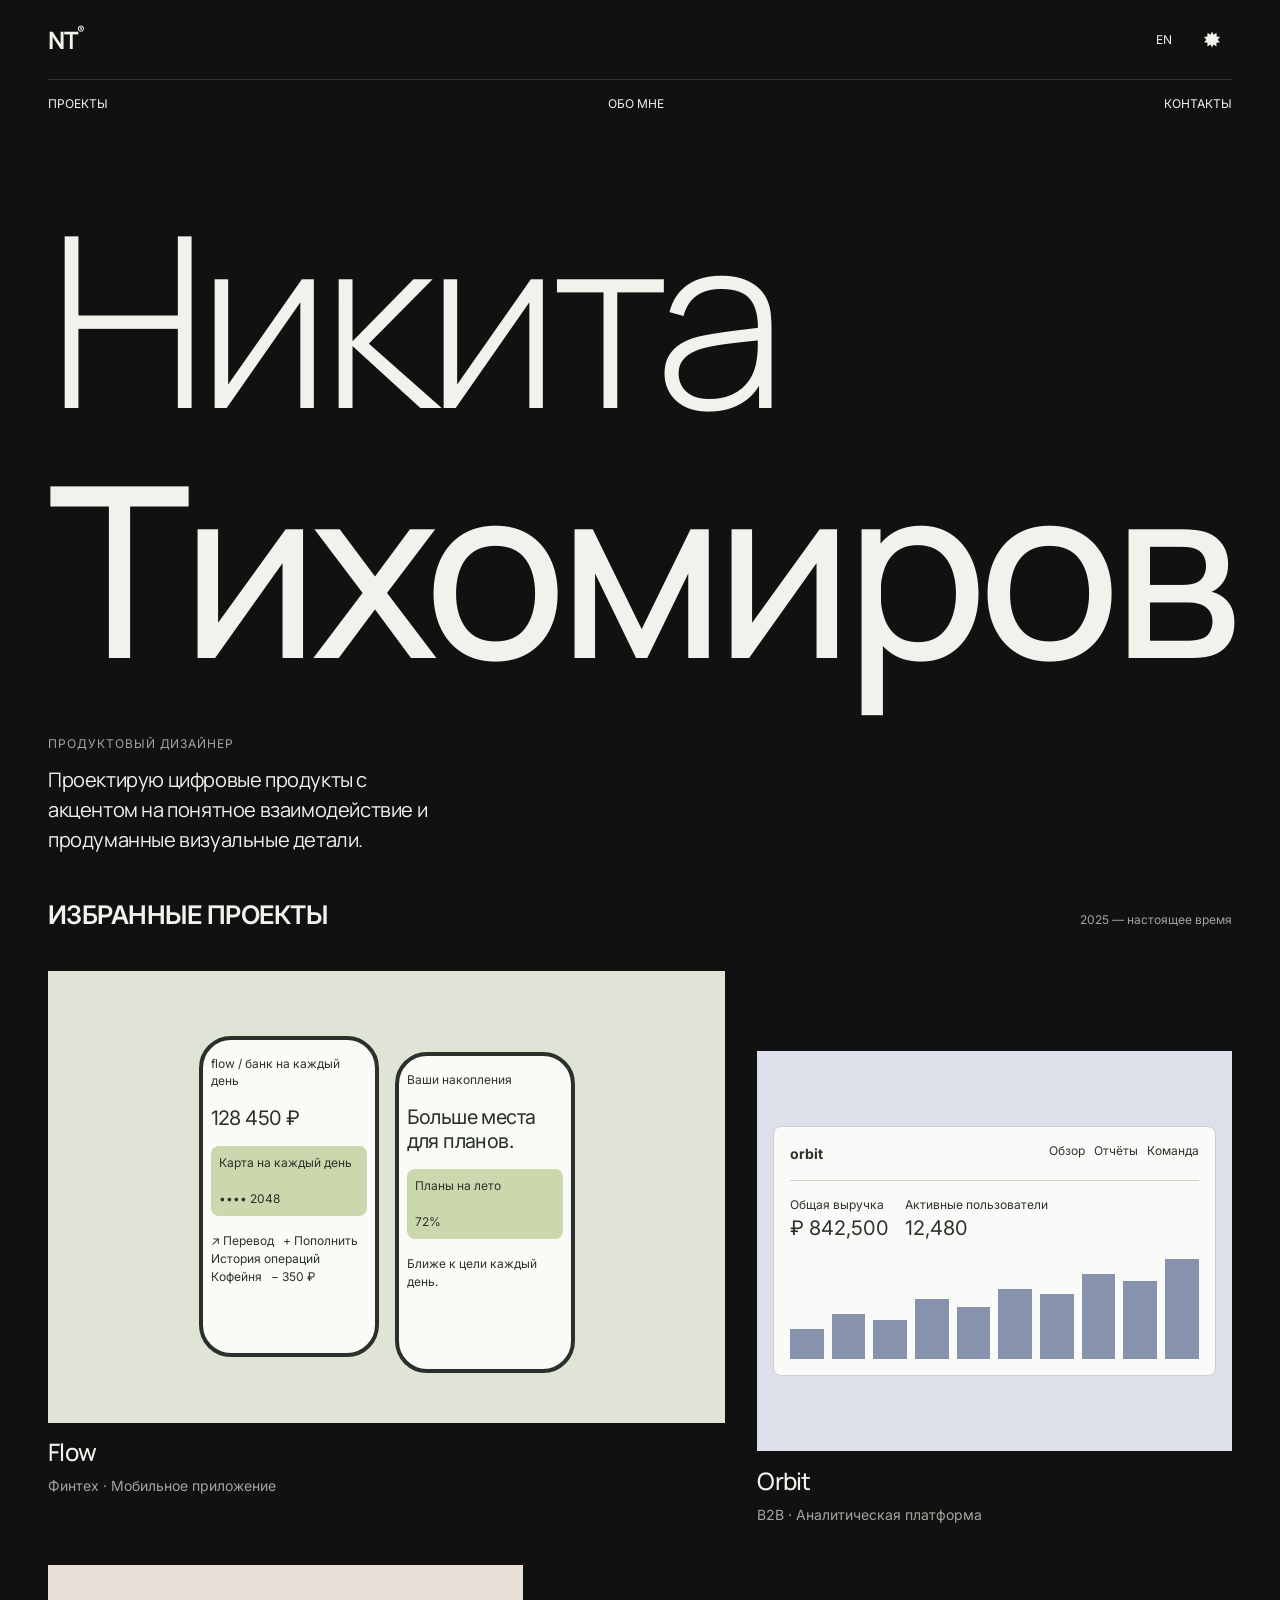
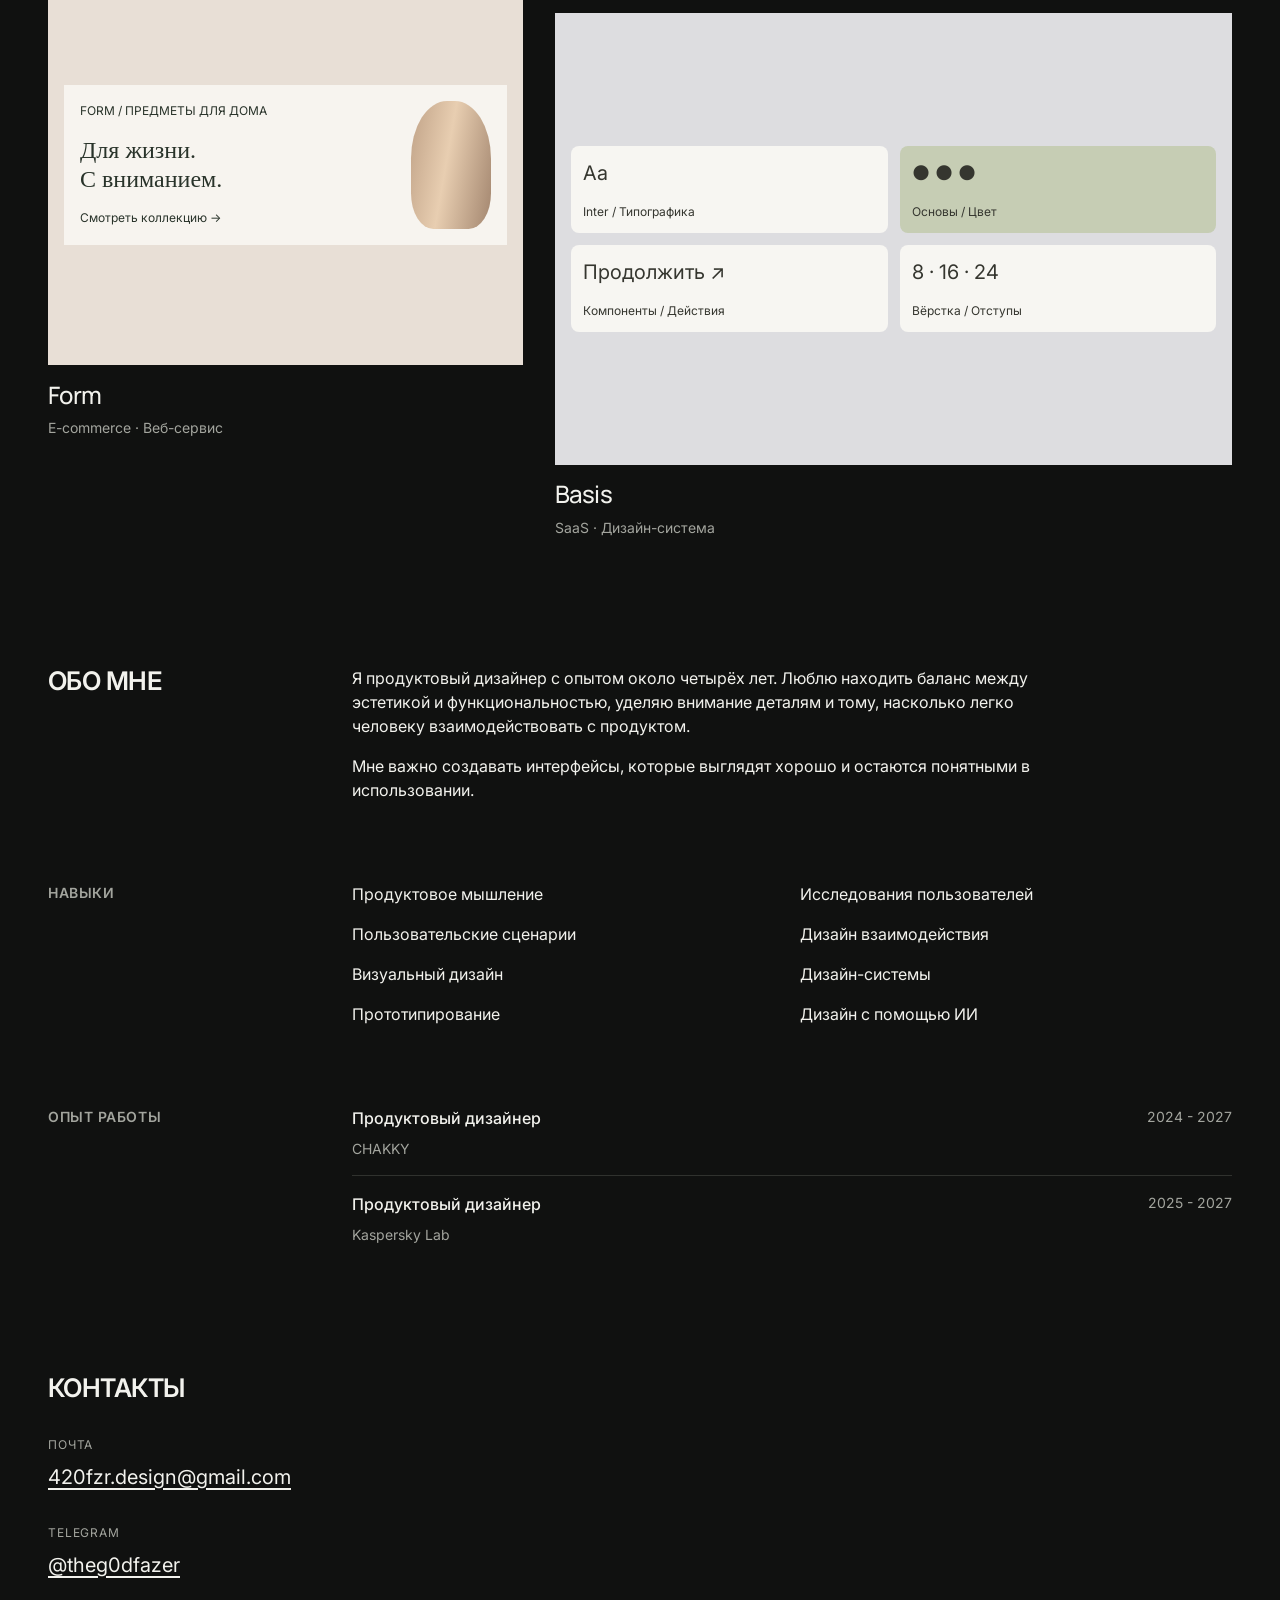
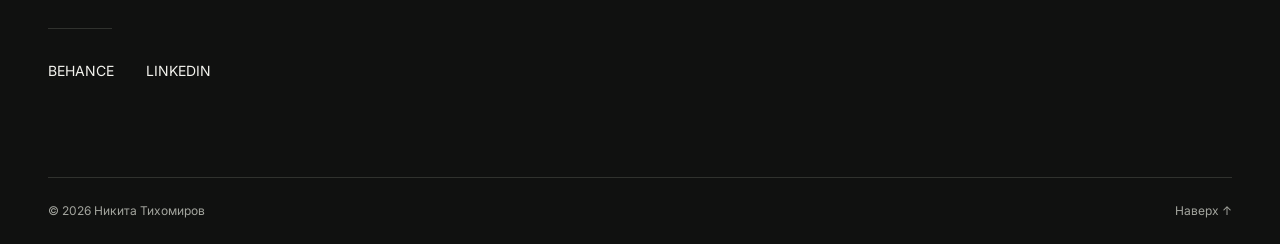
==== index.html @ 6fc98779 "Make portfolio hero fill first screen" ====
<!doctype html>
<html lang="ru" data-theme="dark"><head><meta charset="UTF-8"><meta name="viewport" content="width=device-width,initial-scale=1"><title>Никита Тихомиров — продуктовый дизайнер</title><link href="https://fonts.googleapis.com/css2?family=Inter:wght@400;500;600&family=Manrope:wght@300;400;500;600;700&display=swap" rel="stylesheet"><link rel="stylesheet" href="refinement.css"></head><body><div class="wrap"><header><div class="header-top"><a href="#" class="logo" aria-label="На главную">NT<sup>®</sup></a><div class="tools"><button id="language" aria-label="Switch language">EN</button><button id="theme" class="theme-toggle" type="button" aria-label="Включить светлую тему">
<span class="theme-icon theme-icon-sun" aria-hidden="true"></span>
<span class="theme-icon theme-icon-moon" aria-hidden="true"></span>
</button></div></div><nav aria-label="Navigation"><a href="#work" data-ru="Проекты" data-en="Work">Проекты</a><a href="#about" data-ru="Обо мне" data-en="About">Обо мне</a><a href="#contact" data-ru="Контакты" data-en="Contact">Контакты</a></nav></header>
<main><section class="hero"><h1><span class="hero-first-name" data-ru="Никита" data-en="Nikita">Никита</span><span class="hero-last-name" data-ru="Тихомиров" data-en="Tikhomirov">Тихомиров</span></h1><div class="intro"><span class="intro-label" data-ru="Продуктовый дизайнер" data-en="Product designer">Продуктовый дизайнер</span><p class="intro-desktop" data-ru="Проектирую цифровые продукты с акцентом на понятное взаимодействие и продуманные визуальные детали." data-en="I design digital products with a focus on clear interactions and thoughtful visual details.">Проектирую цифровые продукты с акцентом на понятное взаимодействие и продуманные визуальные детали.</p><p class="intro-mobile" data-ru="Создаю продуманный цифровой опыт." data-en="Designing thoughtful digital experiences.">Создаю продуманный цифровой опыт.</p></div></section>
<section id="work"><div class="section-head"><h2 data-ru="Избранные проекты" data-en="Selected work">Избранные проекты</h2><span class="work-count" data-ru="2025 — настоящее время" data-en="2025 - nowadays">2025 — настоящее время</span></div>
<article class="project"><div class="cover" aria-hidden="true"><div class="phone"><small data-ru="flow / банк на каждый день" data-en="flow / everyday banking">flow / банк на каждый день</small><div class="balance">128 450 ₽</div><div class="bank" data-ru="Карта на каждый день<br><br>•••• 2048" data-en="Your everyday card<br><br>•••• 2048">Карта на каждый день<br><br>•••• 2048</div><div class="rows" data-ru="↗ Перевод &nbsp; + Пополнить<br>История операций<br>Кофейня &nbsp; − 350 ₽" data-en="↗ Transfer &nbsp; + Add money<br>Recent activity<br>Coffee shop &nbsp; − 350 ₽">↗ Перевод &nbsp; + Пополнить<br>История операций<br>Кофейня &nbsp; − 350 ₽</div></div><div class="phone second"><small data-ru="Ваши накопления" data-en="Your savings">Ваши накопления</small><div class="balance" data-ru="Больше места<br>для планов." data-en="Make room<br>for more.">Больше места<br>для планов.</div><div class="bank" data-ru="Планы на лето<br><br>72%" data-en="Summer plans<br><br>72%">Планы на лето<br><br>72%</div><div class="rows" data-ru="Ближе к цели каждый день." data-en="A little closer, every day.">Ближе к цели каждый день.</div></div></div><div class="caption"><div><h3>Flow</h3><p data-ru="Финтех · Мобильное приложение" data-en="Fintech · Mobile app">Финтех · Мобильное приложение</p></div></div></article>
<article class="project"><div class="cover" aria-hidden="true"><div class="dashboard"><div class="dash-title"><b>orbit</b><small data-ru="Обзор &nbsp; Отчёты &nbsp; Команда" data-en="Overview &nbsp; Reports &nbsp; Workspace">Обзор &nbsp; Отчёты &nbsp; Команда</small></div><div class="stats"><div><small data-ru="Общая выручка" data-en="Total revenue">Общая выручка</small>₽ 842,500</div><div><small data-ru="Активные пользователи" data-en="Active users">Активные пользователи</small>12,480</div></div><div class="chart"><i style="height:30%"></i><i style="height:45%"></i><i style="height:39%"></i><i style="height:60%"></i><i style="height:52%"></i><i style="height:70%"></i><i style="height:65%"></i><i style="height:85%"></i><i style="height:78%"></i><i style="height:100%"></i></div></div></div><div class="caption"><div><h3>Orbit</h3><p data-ru="B2B · Аналитическая платформа" data-en="B2B · Analytics platform">B2B · Аналитическая платформа</p></div></div></article>
<article class="project"><div class="cover" aria-hidden="true"><div class="shop"><div><small data-ru="FORM / ПРЕДМЕТЫ ДЛЯ ДОМА" data-en="FORM / OBJECTS FOR LIVING">FORM / ПРЕДМЕТЫ ДЛЯ ДОМА</small><p><strong data-ru="Для жизни.<br>С вниманием." data-en="Everyday,<br>considered.">Для жизни.<br>С вниманием.</strong></p><small data-ru="Смотреть коллекцию →" data-en="Discover the collection →">Смотреть коллекцию →</small></div><div class="vase"></div></div></div><div class="caption"><div><h3>Form</h3><p data-ru="E-commerce · Веб-сервис" data-en="E-commerce · Web experience">E-commerce · Веб-сервис</p></div></div></article>
<article class="project"><div class="cover" aria-hidden="true"><div class="system"><div class="tile">Aa<small data-ru="Inter / Типографика" data-en="Inter / Typography">Inter / Типографика</small></div><div class="tile">● ● ●<small data-ru="Основы / Цвет" data-en="Foundation / Color">Основы / Цвет</small></div><div class="tile"><span data-ru="Продолжить ↗" data-en="Continue ↗">Продолжить ↗</span><small data-ru="Компоненты / Действия" data-en="Components / Actions">Компоненты / Действия</small></div><div class="tile">8 · 16 · 24<small data-ru="Вёрстка / Отступы" data-en="Layout / Spacing">Вёрстка / Отступы</small></div></div></div><div class="caption"><div><h3>Basis</h3><p data-ru="SaaS · Дизайн-система" data-en="SaaS · Design system">SaaS · Дизайн-система</p></div></div></article></section>
<section id="about" class="about"><h2 data-ru="Обо мне" data-en="About me">Обо мне</h2><div><p data-ru="Я продуктовый дизайнер с опытом около четырёх лет. Люблю находить баланс между эстетикой и функциональностью, уделяю внимание деталям и тому, насколько легко человеку взаимодействовать с продуктом." data-en="I’m a product designer with around four years of experience. I enjoy finding a balance between aesthetics and functionality, paying attention to details and how easily people can interact with a product.">Я продуктовый дизайнер с опытом около четырёх лет. Люблю находить баланс между эстетикой и функциональностью, уделяю внимание деталям и тому, насколько легко человеку взаимодействовать с продуктом.</p><p data-ru="Мне важно создавать интерфейсы, которые выглядят хорошо и остаются понятными в использовании." data-en="I care about creating interfaces that look good and remain easy to use.">Мне важно создавать интерфейсы, которые выглядят хорошо и остаются понятными в использовании.</p></div></section><section class="profile-section" id="skills">
  <h2 data-ru="Навыки" data-en="Skills">Навыки</h2>
  <div>
    
    <ul class="skills-list">
      <li data-ru="Продуктовое мышление" data-en="Product thinking">Продуктовое мышление</li>
      <li data-ru="Исследования пользователей" data-en="User research">Исследования пользователей</li>
      <li data-ru="Пользовательские сценарии" data-en="User flows">Пользовательские сценарии</li>
      <li data-ru="Дизайн взаимодействия" data-en="Interaction design">Дизайн взаимодействия</li>
      <li data-ru="Визуальный дизайн" data-en="Visual design">Визуальный дизайн</li>
      <li data-ru="Дизайн-системы" data-en="Design systems">Дизайн-системы</li>
      <li data-ru="Прототипирование" data-en="Prototyping">Прототипирование</li>
      <li data-ru="Дизайн с помощью ИИ" data-en="AI-assisted design">Дизайн с помощью ИИ</li>
    </ul>
  </div>
</section>
<section class="profile-section" id="experience">
  <h2 data-ru="Опыт работы" data-en="Experience">Опыт работы</h2>
  <div>
    
    <ul class="experience-list"><li class="experience-row">
      <div><h3 data-ru="Продуктовый дизайнер" data-en="Product designer">Продуктовый дизайнер</h3><p><a class="company-link" role="link" aria-disabled="true">CHAKKY</a></p></div>
      <span>2024 - 2027</span>
      
    </li>
    <li class="experience-row">
      <div><h3 data-ru="Продуктовый дизайнер" data-en="Product Designer">Продуктовый дизайнер</h3><p><a class="company-link" href="https://www.kaspersky.ru/" target="_blank" rel="noopener noreferrer">Kaspersky Lab</a></p></div>
      <span>2025 - 2027</span>
      
    </li></ul>
  </div>
</section>
<section class="contact" id="contact"><h2 data-ru="Контакты" data-en="Contacts">Контакты</h2><div class="contact-actions">
  <div class="copy-contacts">
    <button type="button" class="copy-contact" data-copy="420fzr.design@gmail.com"><span class="contact-value"><span class="contact-label" data-ru="Почта" data-en="Email">Почта</span><span class="contact-address">420fzr.design@gmail.com</span></span></button>
    <button type="button" class="copy-contact" data-copy="@theg0dfazer"><span class="contact-value"><span class="contact-label">Telegram</span><span class="contact-address">@theg0dfazer</span></span></button>
    <p id="copy-status" role="status" aria-live="polite"></p>
  </div>
  <div class="social-placeholders"><a href="https://www.behance.net/fb0db44a" target="_blank" rel="noopener noreferrer">BEHANCE</a><a href="https://www.linkedin.com/in/nikita-tikhomirov-3a6376386/" target="_blank" rel="noopener noreferrer">LINKEDIN</a></div>
</div></section></main><footer><span data-ru="© 2026 Никита Тихомиров" data-en="© 2026 Nikita Tikhomirov">© 2026 Никита Тихомиров</span><a href="#" data-ru="Наверх ↑" data-en="Back to top ↑">Наверх ↑</a></footer></div><script>const siteHeader = document.querySelector('header');
function updateHeaderSurface() { siteHeader.classList.toggle('is-scrolled', window.scrollY >= siteHeader.querySelector('.header-top').offsetHeight); }
window.addEventListener('scroll', updateHeaderSurface, { passive: true });
window.addEventListener('resize', updateHeaderSurface);
updateHeaderSurface();
const languageButton = document.getElementById('language');
const themeButton = document.getElementById('theme');
const heroName = document.querySelector('.hero h1');
const heroSurname = heroName.querySelector('.hero-last-name');
let language = 'ru';

function fitHeroName() {
  heroName.style.removeProperty('--hero-name-size');
  const surnameWidth = heroSurname.getBoundingClientRect().width;
  if (!surnameWidth) return;
  const fontSize = parseFloat(getComputedStyle(heroName).fontSize);
  const fittedSize = Math.floor(fontSize * heroName.clientWidth / surnameWidth * 100) / 100;
  heroName.style.setProperty('--hero-name-size', `${fittedSize}px`);
}
window.addEventListener('resize', fitHeroName);
document.fonts.ready.then(fitHeroName);

function readPreference(key, fallback) {
  try { return localStorage.getItem(key) || fallback; }
  catch { return fallback; }
}
function savePreference(key, value) {
  try { localStorage.setItem(key, value); }
  catch { /* Preferences remain usable for this visit. */ }
}
function updateThemeLabel() {
  const isDark = document.documentElement.dataset.theme === 'dark';
  const label = language === 'ru'
    ? (isDark ? 'Включить светлую тему' : 'Включить тёмную тему')
    : (isDark ? 'Switch to light theme' : 'Switch to dark theme');
  themeButton.setAttribute('aria-label', label);
  themeButton.title = label;
}
function setTheme(value) {
  document.documentElement.dataset.theme = value;
  updateThemeLabel();
  savePreference('portfolio-theme', value);
}

function updateCopyFeedback() {
  document.querySelectorAll('[data-copy]').forEach(button => {
    const address = button.querySelector('.contact-address');
    address.textContent = button.classList.contains('is-copied')
      ? (language === 'ru' ? 'скопировано' : 'copied')
      : button.dataset.copy;
    const action = language === 'ru' ? 'Скопировать' : 'Copy';
    button.setAttribute('aria-label', action + ' ' + button.dataset.copy);
  });
}

function setLanguage(value) {
  language = value;
  document.documentElement.lang = value;
  document.querySelectorAll('[data-ru]').forEach(element => {
    element.innerHTML = element.dataset[value];
  });
  fitHeroName();
  languageButton.textContent = value === 'ru' ? 'EN' : 'RU';
  languageButton.setAttribute('aria-label', value === 'ru' ? 'Switch to English' : 'Переключить на русский');
  document.title = value === 'ru' ? 'Никита Тихомиров — продуктовый дизайнер' : 'Nikita Tikhomirov — Product designer';
  updateThemeLabel();
  updateCopyFeedback();
  document.querySelector('header nav').setAttribute('aria-label', value === 'ru' ? 'Навигация' : 'Navigation');
  document.querySelector('.logo').setAttribute('aria-label', value === 'ru' ? 'На главную' : 'Home');
  savePreference('portfolio-language', value);
}
languageButton.addEventListener('click', () => setLanguage(language === 'ru' ? 'en' : 'ru'));
themeButton.addEventListener('click', () => {
  setTheme(document.documentElement.dataset.theme === 'dark' ? 'light' : 'dark');
});
setLanguage(readPreference('portfolio-language', 'ru') === 'en' ? 'en' : 'ru');
setTheme(readPreference('portfolio-theme', 'dark') === 'light' ? 'light' : 'dark');
const copyStatus = document.getElementById('copy-status');

async function copyContact(value) {
  try {
    await navigator.clipboard.writeText(value);
    return true;
  } catch {
    const field = document.createElement('textarea');
    field.value = value;
    field.readOnly = true;
    field.style.cssText = 'position:fixed;top:0;left:-9999px';
    document.body.append(field);
    field.select();
    let copied = false;
    try { copied = document.execCommand('copy'); }
    catch { copied = false; }
    field.remove();
    return copied;
  }
}
document.querySelectorAll('[data-copy]').forEach(button => {

  let resetTimer;
  button.addEventListener('click', async () => {
    const address = button.querySelector('.contact-address');
    if (!button.classList.contains('is-copied')) address.style.minWidth = address.getBoundingClientRect().width + 'px';
    button.disabled = true;
    const copied = await copyContact(button.dataset.copy);
    button.disabled = false;
    button.focus({ preventScroll: true });
    clearTimeout(resetTimer);
    button.classList.toggle('copy-failed', !copied);
    button.classList.toggle('is-copied', copied);
    updateCopyFeedback();
    button.title = copied
      ? (language === 'ru' ? 'скопировано' : 'copied')
      : (language === 'ru' ? 'Не удалось скопировать. Попробуйте ещё раз.' : 'Could not copy. Please try again.');
    copyStatus.textContent = button.title;
    resetTimer = setTimeout(() => {
      button.classList.remove('copy-failed');
      button.classList.remove('is-copied');
      updateCopyFeedback();
      address.style.minWidth = '';
      button.removeAttribute('title');
      copyStatus.textContent = '';
    }, 2200);
  });
});
// Reveal at the lower viewport edge and reverse only at that same edge.
const revealTargets = document.querySelectorAll(
  '#work > .section-head, .project, .about, .profile-section, .contact'
);
const reducedMotion = window.matchMedia('(prefers-reduced-motion: reduce)');
let revealObserver;

function configureScrollReveal() {
  revealObserver?.disconnect();
  revealTargets.forEach(element => {
    element.classList.remove('scroll-reveal', 'is-revealed');
  });
  if (reducedMotion.matches || !('IntersectionObserver' in window)) return;

  const revealBoundary = window.innerHeight - 36;
  revealTargets.forEach(element => {
    // Set initial state before enabling transitions, including restored scroll positions.
    element.classList.toggle('is-revealed', element.getBoundingClientRect().top < revealBoundary);
    element.classList.add('scroll-reveal');
  });

  revealObserver = new IntersectionObserver(entries => {
    entries.forEach(entry => {
      const boundary = entry.rootBounds?.bottom ?? window.innerHeight - 36;
      // An element above the viewport stays revealed even when no longer intersecting.
      entry.target.classList.toggle('is-revealed', entry.boundingClientRect.top < boundary);
    });
  }, { rootMargin: '0px 0px -36px 0px', threshold: 0 });

  revealTargets.forEach(element => revealObserver.observe(element));
}
configureScrollReveal();
reducedMotion.addEventListener('change', configureScrollReveal);
window.addEventListener('pageshow', configureScrollReveal);
// Smooth wheel input while leaving touch, keyboard and browser zoom native.
let scrollFrame = 0;
let scrollTarget = window.scrollY;
let previousScrollTime = 0;

function stopSmoothScroll() {
  cancelAnimationFrame(scrollFrame);
  scrollFrame = 0;
  previousScrollTime = 0;
  scrollTarget = window.scrollY;
}

function animateWheelScroll(time) {
  const elapsed = previousScrollTime ? Math.min(time - previousScrollTime, 50) : 16;
  previousScrollTime = time;
  const maximum = Math.max(0, document.documentElement.scrollHeight - window.innerHeight);
  scrollTarget = Math.max(0, Math.min(scrollTarget, maximum));
  const distance = scrollTarget - window.scrollY;
  if (Math.abs(distance) < 0.5) {
    window.scrollTo({ top: scrollTarget, behavior: 'instant' });
    stopSmoothScroll();
    return;
  }
  const easing = 1 - Math.exp(-elapsed / 85);
  window.scrollTo({ top: window.scrollY + distance * easing, behavior: 'instant' });
  scrollFrame = requestAnimationFrame(animateWheelScroll);
}

window.addEventListener('wheel', event => {
  if (event.defaultPrevented || !event.cancelable || reducedMotion.matches ||
      event.ctrlKey || event.metaKey || event.shiftKey ||
      Math.abs(event.deltaX) > Math.abs(event.deltaY)) return;

  // Preserve scrolling inside any independently scrollable control or panel.
  let element = event.target instanceof Element ? event.target : null;
  while (element && element !== document.body) {
    const overflow = getComputedStyle(element).overflowY;
    if (element.scrollHeight > element.clientHeight && /auto|scroll/.test(overflow)) return;
    element = element.parentElement;
  }

  const unit = event.deltaMode === 1 ? 18 : event.deltaMode === 2 ? window.innerHeight : 1;
  const delta = event.deltaY * unit;
  if (!delta) return;
  const maximum = Math.max(0, document.documentElement.scrollHeight - window.innerHeight);
  if (!scrollFrame) scrollTarget = window.scrollY;
  // Reverse direction immediately rather than completing the previous movement.
  if ((scrollTarget - window.scrollY) * delta < 0) scrollTarget = window.scrollY;
  const nextTarget = Math.max(0, Math.min(scrollTarget + delta, maximum));
  if (nextTarget === window.scrollY && !scrollFrame) return;
  event.preventDefault();
  scrollTarget = nextTarget;
  if (!scrollFrame) scrollFrame = requestAnimationFrame(animateWheelScroll);
}, { passive: false });

window.addEventListener('pointerdown', stopSmoothScroll, { passive: true });
window.addEventListener('touchstart', stopSmoothScroll, { passive: true });
window.addEventListener('keydown', event => {
  if (['ArrowUp', 'ArrowDown', 'PageUp', 'PageDown', 'Home', 'End', ' '].includes(event.key)) {
    stopSmoothScroll();
  }
});
window.addEventListener('resize', stopSmoothScroll);
window.addEventListener('pagehide', stopSmoothScroll);
reducedMotion.addEventListener('change', stopSmoothScroll);</script></body></html>
---- refinement.css ----
:root {
  --space-1: 4px;
  --space-2: 8px;
  --space-3: 12px;
  --space-4: 16px;
  --space-5: 20px;
  --space-6: 24px;
  --space-8: 32px;
  --space-10: 40px;
  --space-12: 48px;
  --space-16: 64px;
  --space-20: 80px;
  --space-24: 96px;
  --space-32: 128px;
  --gutter: var(--space-4);
  --columns: 4;
  --grid-gap: var(--space-4);
  --section-space: var(--space-12);
  --header-top-height: 64px;
  --header-nav-height: 48px;
  --caption-size: 12px;
  --small-size: 14px;
  --body-size: 16px;
  --large-size: 20px;
  --h3-size: 24px;
  --h2-size: clamp(32px, 3vw, 40px);
  --h1-size: clamp(48px, 5.5vw, 72px);
  --radius-small: 8px;
  --radius-medium: 16px;
  --radius-device: 32px;
  --bg: #f5f4f0;
  --fg: #242521;
  --muted: #66695f;
  --line: #d1d3ca;
  --panel: #e9eae4;
  color-scheme: light;
}
html[data-theme="dark"] {
  --bg: #101110;
  --fg: #f2f2ed;
  --muted: #a3a59e;
  --line: #30322e;
  --panel: #1c1e1b;
  color-scheme: dark;
}
* { box-sizing: border-box; }
html { scroll-behavior: smooth; scroll-padding-top: var(--space-20); }
body {
  margin: 0;
  background: var(--bg);
  color: var(--fg);
  font-family: Inter, Arial, sans-serif;
  font-size: var(--body-size);
  line-height: 1.5;
  transition: background-color 400ms ease, color 400ms ease;
}
a { color: inherit; text-decoration: none; }
button { font: inherit; color: inherit; background: none; border: 0; cursor: pointer; }
button:disabled { cursor: wait; }
a:focus-visible, button:focus-visible { outline: 2px solid currentColor; outline-offset: 4px; }
h1, h2, h3, p { margin: 0; }
h1, h2, h3, .logo, .intro p { font-family: Manrope, Inter, sans-serif; }
h1, h2, h3 { font-weight: 500; }
h1 { font-size: var(--h1-size); line-height: 1.05; letter-spacing: -.04em; }
.hero h1 { font-size: var(--hero-name-size, 16vw); }
.hero-first-name, .hero-last-name { display: block; width: max-content; white-space: nowrap; }
.hero-first-name { font-weight: 300; }
h2 { font-size: clamp(24px, 2vw, 28px); font-weight: 600; line-height: 1.15; letter-spacing: -.04em; text-transform: uppercase; }
h3 { font-size: var(--h3-size); line-height: 1.2; letter-spacing: -.03em; }
.wrap { width: calc(100% - 2 * var(--gutter)); margin-inline: auto; }
header {
  position: sticky;
  top: calc(-1 * var(--header-top-height));
  z-index: 20;
  color: var(--fg);
  pointer-events: none;
  text-transform: uppercase;
}
header a, header button { pointer-events: auto; }
.header-top {
  display: flex;
  align-items: center;
  justify-content: space-between;
  height: var(--header-top-height);
  border-bottom: 1px solid var(--line);
}
.logo { font-size: var(--h3-size); font-weight: 700; letter-spacing: -.06em; }
.logo sup { font-size: var(--caption-size); vertical-align: top; letter-spacing: 0; }
.tools { display: flex; align-items: center; gap: var(--space-2); }
#language, .theme-toggle { width: 40px; height: 40px; padding: 0; font-size: var(--caption-size); }
.theme-toggle { display: grid; place-items: center; }
.theme-icon { grid-area: 1 / 1; width: 16px; height: 16px; background: currentColor; }
.theme-icon-sun { clip-path: polygon(50% 0%,60% 20%,78% 8%,79% 31%,100% 35%,85% 51%,100% 67%,78% 71%,78% 94%,59% 82%,50% 100%,40% 82%,21% 94%,22% 71%,0% 67%,15% 51%,0% 35%,21% 31%,22% 8%,40% 20%); }
.theme-icon-moon { border-radius: 50%; mask-image: radial-gradient(circle at 75% 25%, transparent 0 7px, #000 7.5px); }
html[data-theme="dark"] .theme-icon-moon, html[data-theme="light"] .theme-icon-sun { display: none; }
header nav { display: flex; justify-content: space-between; align-items: center; gap: var(--space-4); min-height: var(--header-nav-height); font-size: var(--caption-size); }
header.is-scrolled { mix-blend-mode: difference; }
header.is-scrolled nav { color: #fff; }
header nav a { padding-block: var(--space-3); text-decoration: underline; text-decoration-color: transparent; text-underline-offset: 4px; }
header nav a:hover { text-decoration-color: currentColor; }
.hero, #work, .about, .profile-section {
  display: grid;
  grid-template-columns: repeat(var(--columns), minmax(0, 1fr));
  column-gap: var(--grid-gap);
}
.hero {
  min-height: calc(100vh - var(--header-top-height) - var(--header-nav-height));
  min-height: calc(100svh - var(--header-top-height) - var(--header-nav-height));
  padding-block: clamp(var(--space-6), 5svh, var(--space-12));
  grid-template-rows: 1fr auto;
  row-gap: var(--space-6);
}
.hero h1, .hero .intro { grid-column: 1 / -1; min-width: 0; }
.hero h1 { align-self: center; }
.intro p { font-size: var(--body-size); line-height: 1.5; letter-spacing: -.02em; }
.intro-desktop { display: none; }
.intro { max-width: 400px; align-self: end; }
.intro-label { display: block; margin-bottom: var(--space-3); font-size: var(--caption-size); color: var(--muted); letter-spacing: .08em; text-transform: uppercase; }
.about > div { max-width: 68ch; }
.about p + p { margin-top: var(--space-4); }
.intro br { display: none; }
#work { row-gap: var(--space-8); }
.project + .project { margin-top: var(--space-8); }
.section-head { grid-column: 1 / -1; display: flex; align-items: baseline; justify-content: space-between; flex-wrap: wrap; gap: var(--space-4); }
.work-count { font-size: var(--caption-size); color: var(--muted); }
.project { grid-column: 1 / -1; min-width: 0; align-self: start; }
.cover {
  width: 100%;
  display: flex;
  align-items: center;
  justify-content: center;
  gap: var(--space-4);
  min-height: 320px;
  padding: var(--space-4);
  overflow: hidden;
  background: #dfe4d6;
  color: #29332a;
  container-type: inline-size;
}
.project:nth-of-type(2) .cover { background: #dddfea; }
.project:nth-of-type(3) .cover { background: #e8dfd6; }
.project:nth-of-type(4) .cover { background: #dddde0; }
.cover > * { transition: transform 400ms ease; }
@media (hover: hover) {
  .cover:hover > * { transform: translateY(-4px); }
}
.caption { margin-top: var(--space-4); }
.caption h3 { margin-bottom: var(--space-2); }
.caption p { font-size: var(--small-size); color: var(--muted); line-height: 1.5; }
/* Demonstration product screens are flexible within each cover. */
.phone {
  width: 50%;
  max-width: clamp(180px, 26cqi, 300px);
  min-width: 0;
  min-height: 260px;
  aspect-ratio: 0.56;
  padding: var(--space-4) var(--space-2);
  border: 4px solid #29312a;
  border-radius: var(--radius-device);
  background: #fafbf6;
  font-size: var(--caption-size);
}
.phone.second { margin-top: var(--space-8); }
.phone small, .dashboard small, .shop small, .tile small { display: block; font-size: var(--caption-size); line-height: 1.4; }
.balance { font-size: var(--large-size); line-height: 1.2; margin-block: var(--space-4); letter-spacing: -.03em; overflow-wrap: anywhere; }
.bank { background: #cbd8ae; border-radius: var(--radius-small); padding: var(--space-2); }
.rows { font-size: var(--caption-size); margin-top: var(--space-4); line-height: 1.5; }
.dashboard { width: 100%; max-width: 880px; background: #fafbf9; border: 1px solid #ccd1cb; padding: var(--space-4); border-radius: var(--radius-small); }
.dash-title { display: flex; flex-wrap: wrap; gap: var(--space-2); justify-content: space-between; padding-bottom: var(--space-4); border-bottom: 1px solid #d1d3ca; font-size: var(--small-size); }
.stats { display: flex; flex-wrap: wrap; gap: var(--space-4); padding-block: var(--space-4); font-size: var(--large-size); }
.chart { height: 100px; display: flex; align-items: end; gap: var(--space-2); }
.chart i { flex: 1; min-width: 0; background: #8793ad; }
.shop { display: flex; flex-wrap: wrap; justify-content: center; align-items: center; gap: var(--space-4); width: 100%; padding: var(--space-4); background: #f7f4ef; }
.shop > div:first-child { flex: 1 1 128px; }
.shop p { margin-block: var(--space-4); }
.shop strong { font-family: Georgia, serif; font-size: var(--h3-size); line-height: 1.2; font-weight: 400; }
.vase { width: 80px; height: 128px; flex-shrink: 0; border-radius: 45% 45% 28% 28%; background: linear-gradient(100deg,#c0a287,#e8ceb1 45%,#a3866f); }
.system { width: 100%; display: grid; grid-template-columns: repeat(2, minmax(0, 1fr)); gap: var(--space-3); }
.tile { padding: var(--space-3); border-radius: var(--radius-small); background: #f7f6f2; color: #35362f; font-size: var(--large-size); overflow-wrap: anywhere; }
.tile:nth-child(2) { background: #c6cdb4; }
.tile small { margin-top: var(--space-4); }
.about, .contact { margin-top: var(--space-16); }
.about, .profile-section { row-gap: var(--space-6); }
.profile-section { margin-top: var(--space-10); }
.about > *, .profile-section > * { grid-column: 1 / -1; min-width: 0; }
.section-head > h2, .about > h2, .contact > h2 { font-family: Inter, sans-serif; color: var(--fg); font-size: clamp(24px, 2vw, 28px); font-weight: 600; line-height: 1.2; letter-spacing: -.02em; }
.profile-section > h2 { font-family: Inter, sans-serif; color: var(--muted); font-size: var(--small-size); font-weight: 600; line-height: 1.5; letter-spacing: .04em; }
.skills-list, .experience-list { list-style: none; padding: 0; margin: 0; }
.skills-list { display: grid; grid-template-columns: minmax(0, 1fr); gap: var(--space-4); }
.about p, .skills-list li, .experience-row h3 { font-family: Inter, sans-serif; font-size: var(--body-size); font-weight: 400; line-height: 1.5; letter-spacing: normal; }
.experience-row { display: grid; grid-template-columns: 1fr; gap: var(--space-2); padding-block: var(--space-4); }
.experience-row:first-child { padding-top: 0; }
.experience-row:last-child { padding-bottom: 0; }
.experience-row + .experience-row { border-top: 1px solid var(--line); }
.experience-row h3 { margin-bottom: var(--space-2); font-weight: 500; }
.experience-row p, .experience-row > span { color: var(--muted); font-size: var(--small-size); line-height: 1.5; }
.company-link, .social-placeholders a { text-decoration: underline; text-decoration-color: transparent; text-underline-offset: 4px; transition: color 180ms ease, text-decoration-color 180ms ease; }
.company-link:hover, .company-link:focus-visible, .social-placeholders a:hover, .social-placeholders a:focus-visible { color: var(--fg); text-decoration-color: currentColor; }
.contact { padding-bottom: var(--section-space); }
.contact-actions { display: flex; flex-direction: column; align-items: flex-start; gap: var(--space-10); margin-top: var(--space-6); }
.copy-contacts { display: grid; gap: var(--space-4); max-width: 100%; }
.copy-contact { padding: var(--space-2) 0; text-align: left; min-height: 48px; max-width: 100%; font-size: var(--large-size); }
.contact-value { display: flex; flex-direction: column; gap: var(--space-2); min-width: 0; }
.contact-label { font-size: var(--caption-size); color: var(--muted); line-height: 1.5; text-transform: uppercase; letter-spacing: .07em; }
.contact-address { display: inline-flex; align-items: center; min-height: 30px; max-width: 100%; overflow-wrap: anywhere; text-decoration: underline; text-decoration-color: currentColor; text-underline-offset: 4px; transition: color 180ms ease, background-color 180ms ease, box-shadow 180ms ease, text-decoration-color 180ms ease; }
.copy-contact:hover .contact-address, .copy-contact:focus-visible .contact-address { text-decoration-color: currentColor; }
.copy-contact.is-copied .contact-address { font-size: var(--body-size); justify-content: center; color: var(--bg); background: var(--fg); box-shadow: 0 0 0 4px var(--fg); text-decoration-color: transparent; }
.copy-contact.copy-failed .contact-address { text-decoration-style: wavy; text-decoration-color: currentColor; }
/* The live announcement is deliberately visually hidden, not a layout spacer. */
#copy-status { position: absolute; width: 1px; height: 1px; padding: 0; margin: 0; overflow: hidden; clip-path: inset(50%); white-space: nowrap; }
.social-placeholders { display: flex; flex-wrap: wrap; gap: var(--space-8); position: relative; padding-top: var(--space-8); font-size: var(--small-size); }
.social-placeholders::before { content: ''; position: absolute; top: 0; left: 0; width: 64px; height: 1px; background: var(--line); }
footer { display: flex; flex-wrap: wrap; justify-content: space-between; gap: var(--space-4); padding-block: var(--space-6); border-top: 1px solid var(--line); color: var(--muted); font-size: var(--caption-size); }
.scroll-reveal { opacity: 0; transform: translateY(24px); transition: opacity 520ms ease, transform 620ms cubic-bezier(.22,1,.36,1), border-color 400ms ease; }
.scroll-reveal.is-revealed, .scroll-reveal:focus-within { opacity: 1; transform: translateY(0); }
.caption p, .profile-section > h2, .work-count, .contact-label, .experience-row p, .experience-row > span, footer { transition: color 400ms ease; }

@media (min-width: 768px) {
  .intro p { font-size: var(--large-size); }
  .intro-desktop { display: block; }
  .intro-mobile { display: none; }
  :root { --gutter: var(--space-8); --columns: 8; --grid-gap: var(--space-6); --section-space: var(--space-20); }
  #work { row-gap: var(--space-10); }
  .project + .project { margin-top: 0; }
  .about, .contact { margin-top: var(--space-24); }
  .profile-section { margin-top: var(--space-16); }
  .skills-list { grid-template-columns: repeat(2, minmax(0, 1fr)); }
  .project:nth-of-type(odd) { grid-column: 1 / 5; }
  .project:nth-of-type(even) { grid-column: 5 / 9; margin-top: var(--space-12); }
  .cover { min-height: 360px; }
  .about > h2, .profile-section > h2 { grid-column: 1 / 3; }
  .about > div, .profile-section > div { grid-column: 3 / -1; }
  .experience-row { grid-template-columns: minmax(0, 1fr) auto; gap: var(--space-4); }
}
@media (min-width: 1024px) {
  :root { --gutter: var(--space-12); --columns: 12; --grid-gap: var(--space-8); --section-space: var(--space-24); --header-top-height: 80px; }
  .about, .contact { margin-top: var(--space-32); }
  .profile-section { margin-top: var(--space-20); }
  .project:nth-of-type(1) { grid-column: 1 / 8; }
  .project:nth-of-type(2) { grid-column: 8 / 13; margin-top: var(--space-20); }
  .project:nth-of-type(3) { grid-column: 1 / 6; }
  .project:nth-of-type(4) { grid-column: 6 / 13; margin-top: var(--space-12); }
  .cover { min-height: 400px; }
  .project:nth-of-type(1) .cover, .project:nth-of-type(4) .cover { aspect-ratio: 1.5; }
  .about > h2, .profile-section > h2 { grid-column: 1 / 4; }
  .about > div, .profile-section > div { grid-column: 4 / -1; }
}
@media (prefers-reduced-motion: reduce) {
  html { scroll-behavior: auto; }
  *, *::before, *::after { transition: none !important; }
  .scroll-reveal { opacity: 1; transform: none; }
}
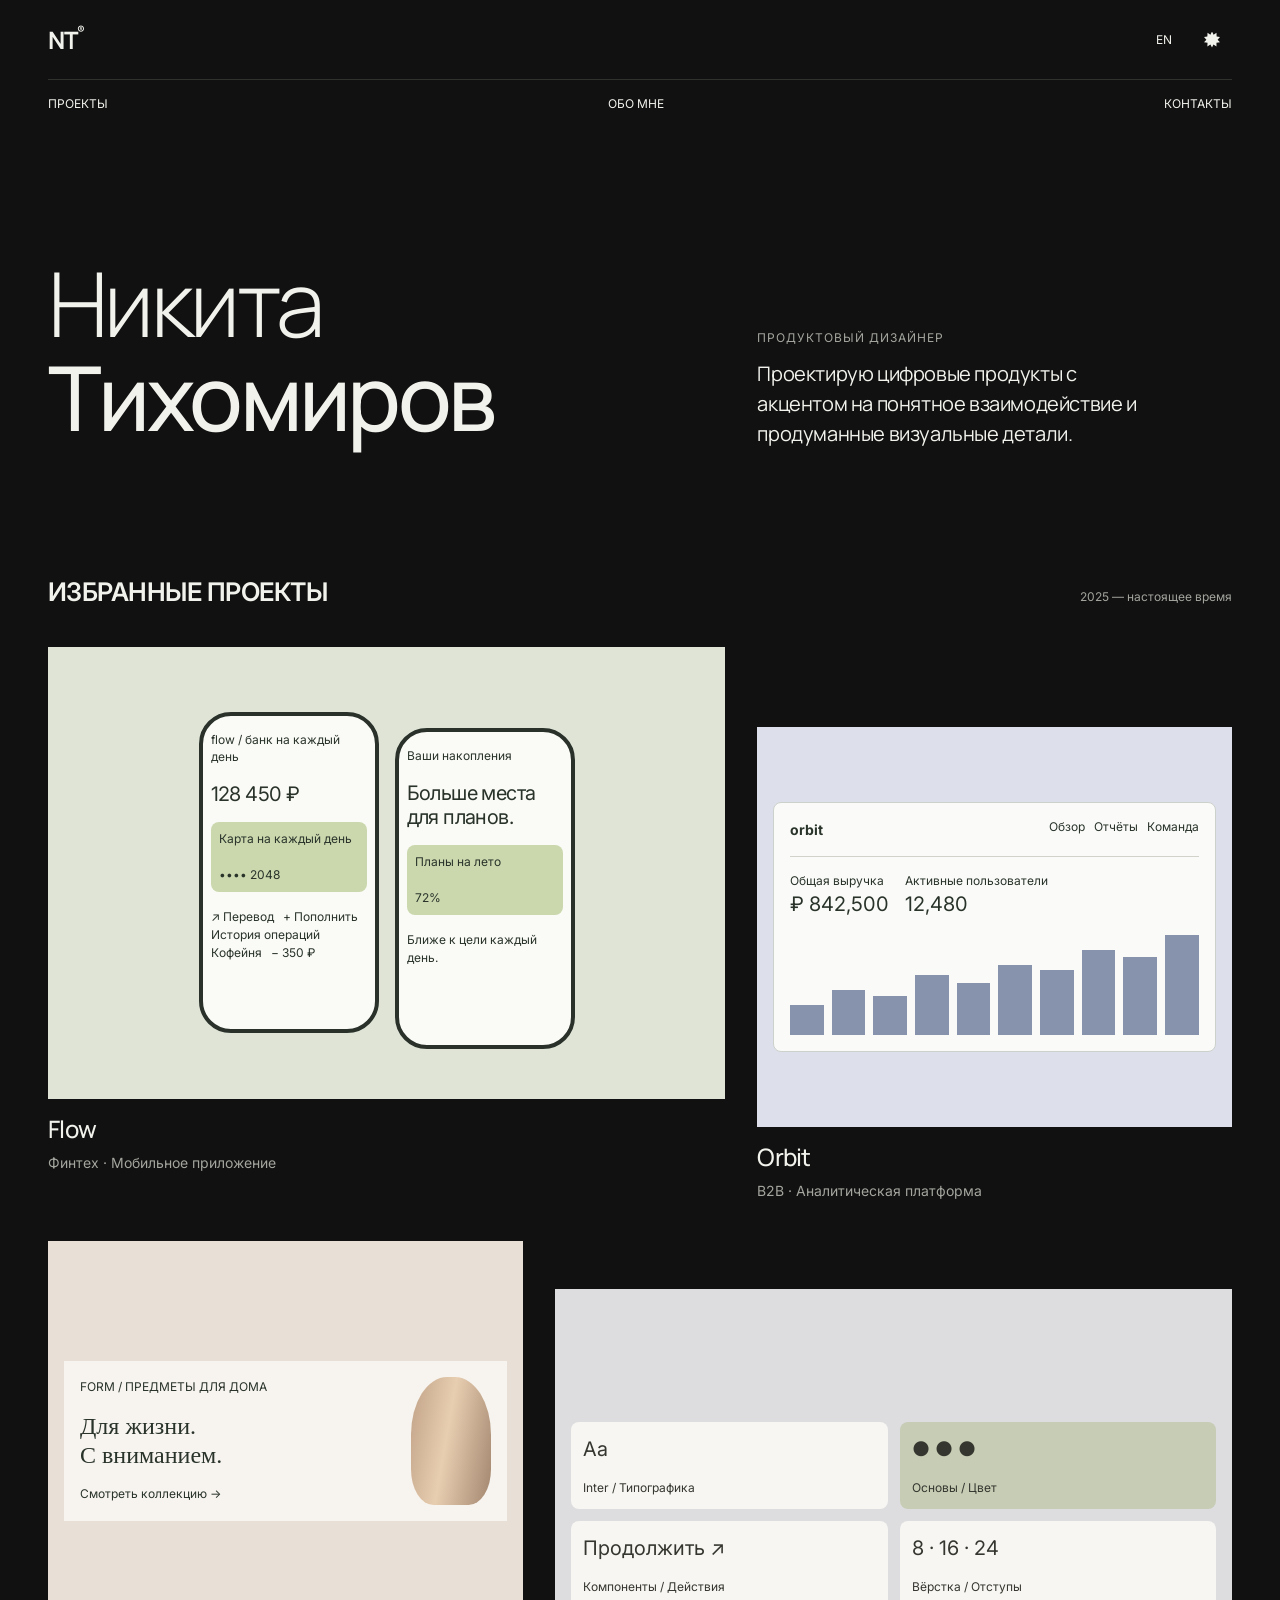
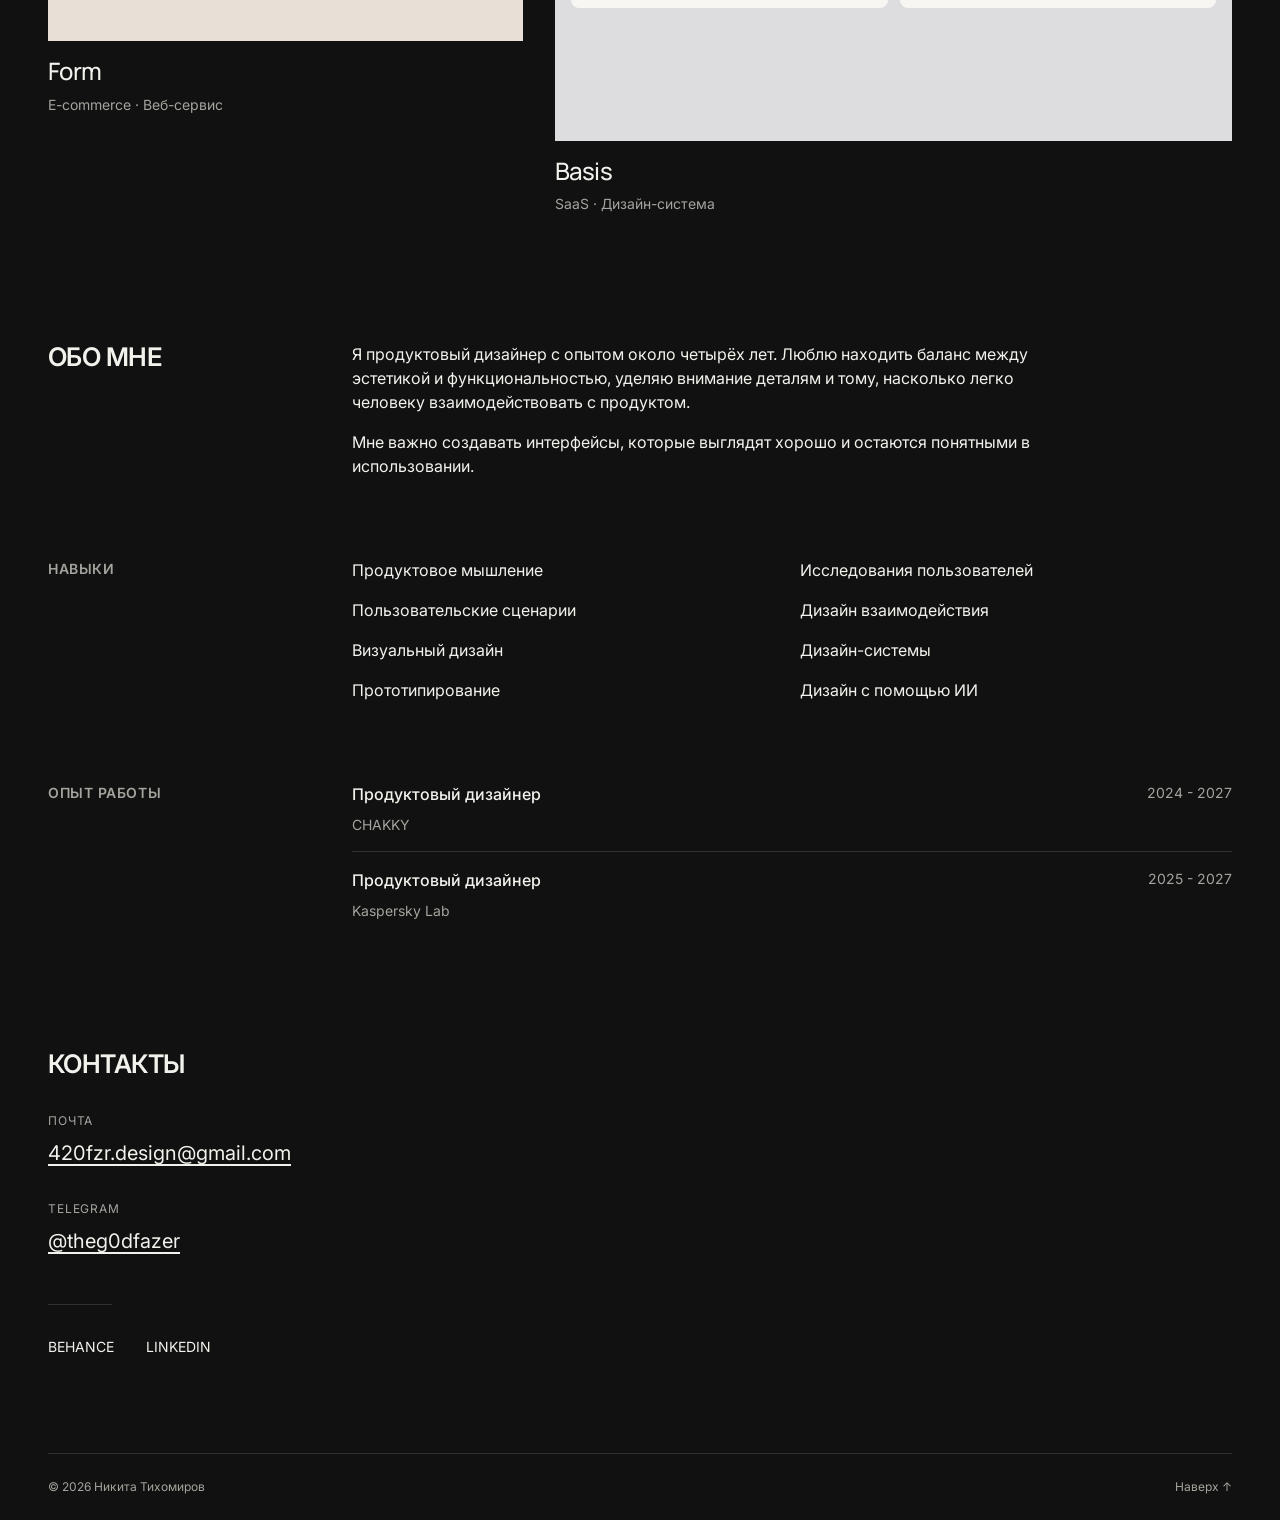
==== commit 2b77dd56: "Restore previous compact hero" ====
--- a/index.html
+++ b/index.html
@@ -55,20 +55,7 @@
 updateHeaderSurface();
 const languageButton = document.getElementById('language');
 const themeButton = document.getElementById('theme');
-const heroName = document.querySelector('.hero h1');
-const heroSurname = heroName.querySelector('.hero-last-name');
 let language = 'ru';
-
-function fitHeroName() {
-  heroName.style.removeProperty('--hero-name-size');
-  const surnameWidth = heroSurname.getBoundingClientRect().width;
-  if (!surnameWidth) return;
-  const fontSize = parseFloat(getComputedStyle(heroName).fontSize);
-  const fittedSize = Math.floor(fontSize * heroName.clientWidth / surnameWidth * 100) / 100;
-  heroName.style.setProperty('--hero-name-size', `${fittedSize}px`);
-}
-window.addEventListener('resize', fitHeroName);
-document.fonts.ready.then(fitHeroName);
 
 function readPreference(key, fallback) {
   try { return localStorage.getItem(key) || fallback; }
@@ -109,7 +96,6 @@
   document.querySelectorAll('[data-ru]').forEach(element => {
     element.innerHTML = element.dataset[value];
   });
-  fitHeroName();
   languageButton.textContent = value === 'ru' ? 'EN' : 'RU';
   languageButton.setAttribute('aria-label', value === 'ru' ? 'Switch to English' : 'Переключить на русский');
   document.title = value === 'ru' ? 'Никита Тихомиров — продуктовый дизайнер' : 'Nikita Tikhomirov — Product designer';
--- a/refinement.css
+++ b/refinement.css
@@ -17,7 +17,6 @@
   --grid-gap: var(--space-4);
   --section-space: var(--space-12);
   --header-top-height: 64px;
-  --header-nav-height: 48px;
   --caption-size: 12px;
   --small-size: 14px;
   --body-size: 16px;
@@ -62,9 +61,10 @@
 h1, h2, h3, .logo, .intro p { font-family: Manrope, Inter, sans-serif; }
 h1, h2, h3 { font-weight: 500; }
 h1 { font-size: var(--h1-size); line-height: 1.05; letter-spacing: -.04em; }
-.hero h1 { font-size: var(--hero-name-size, 16vw); }
-.hero-first-name, .hero-last-name { display: block; width: max-content; white-space: nowrap; }
+.hero h1 { font-size: clamp(40px, 9.5vw, 72px); }
+.hero-first-name, .hero-last-name { display: block; }
 .hero-first-name { font-weight: 300; }
+.hero-last-name { height: 1.1em; white-space: nowrap; }
 h2 { font-size: clamp(24px, 2vw, 28px); font-weight: 600; line-height: 1.15; letter-spacing: -.04em; text-transform: uppercase; }
 h3 { font-size: var(--h3-size); line-height: 1.2; letter-spacing: -.03em; }
 .wrap { width: calc(100% - 2 * var(--gutter)); margin-inline: auto; }
@@ -93,7 +93,7 @@
 .theme-icon-sun { clip-path: polygon(50% 0%,60% 20%,78% 8%,79% 31%,100% 35%,85% 51%,100% 67%,78% 71%,78% 94%,59% 82%,50% 100%,40% 82%,21% 94%,22% 71%,0% 67%,15% 51%,0% 35%,21% 31%,22% 8%,40% 20%); }
 .theme-icon-moon { border-radius: 50%; mask-image: radial-gradient(circle at 75% 25%, transparent 0 7px, #000 7.5px); }
 html[data-theme="dark"] .theme-icon-moon, html[data-theme="light"] .theme-icon-sun { display: none; }
-header nav { display: flex; justify-content: space-between; align-items: center; gap: var(--space-4); min-height: var(--header-nav-height); font-size: var(--caption-size); }
+header nav { display: flex; justify-content: space-between; align-items: center; gap: var(--space-4); min-height: 48px; font-size: var(--caption-size); }
 header.is-scrolled { mix-blend-mode: difference; }
 header.is-scrolled nav { color: #fff; }
 header nav a { padding-block: var(--space-3); text-decoration: underline; text-decoration-color: transparent; text-underline-offset: 4px; }
@@ -103,15 +103,8 @@
   grid-template-columns: repeat(var(--columns), minmax(0, 1fr));
   column-gap: var(--grid-gap);
 }
-.hero {
-  min-height: calc(100vh - var(--header-top-height) - var(--header-nav-height));
-  min-height: calc(100svh - var(--header-top-height) - var(--header-nav-height));
-  padding-block: clamp(var(--space-6), 5svh, var(--space-12));
-  grid-template-rows: 1fr auto;
-  row-gap: var(--space-6);
-}
+.hero { padding-top: var(--space-12); padding-bottom: var(--space-16); row-gap: var(--space-8); align-items: end; }
 .hero h1, .hero .intro { grid-column: 1 / -1; min-width: 0; }
-.hero h1 { align-self: center; }
 .intro p { font-size: var(--body-size); line-height: 1.5; letter-spacing: -.02em; }
 .intro-desktop { display: none; }
 .intro { max-width: 400px; align-self: end; }
@@ -124,7 +117,7 @@
 .section-head { grid-column: 1 / -1; display: flex; align-items: baseline; justify-content: space-between; flex-wrap: wrap; gap: var(--space-4); }
 .work-count { font-size: var(--caption-size); color: var(--muted); }
 .project { grid-column: 1 / -1; min-width: 0; align-self: start; }
-.cover {
+.cover {
   width: 100%;
   display: flex;
   align-items: center;
@@ -216,6 +209,7 @@
 .caption p, .profile-section > h2, .work-count, .contact-label, .experience-row p, .experience-row > span, footer { transition: color 400ms ease; }
 
 @media (min-width: 768px) {
+  .hero { padding-block: var(--section-space); row-gap: var(--space-6); }
   .intro p { font-size: var(--large-size); }
   .intro-desktop { display: block; }
   .intro-mobile { display: none; }
@@ -223,7 +217,7 @@
   #work { row-gap: var(--space-10); }
   .project + .project { margin-top: 0; }
   .about, .contact { margin-top: var(--space-24); }
-  .profile-section { margin-top: var(--space-16); }
+  .profile-section { margin-top: var(--space-16); }
   .skills-list { grid-template-columns: repeat(2, minmax(0, 1fr)); }
   .project:nth-of-type(odd) { grid-column: 1 / 5; }
   .project:nth-of-type(even) { grid-column: 5 / 9; margin-top: var(--space-12); }
@@ -234,8 +228,11 @@
 }
 @media (min-width: 1024px) {
   :root { --gutter: var(--space-12); --columns: 12; --grid-gap: var(--space-8); --section-space: var(--space-24); --header-top-height: 80px; }
+  .hero { padding-block: var(--space-32); }
   .about, .contact { margin-top: var(--space-32); }
   .profile-section { margin-top: var(--space-20); }
+  .hero h1 { grid-column: 1 / 8; font-size: clamp(72px, 7vw, 112px); }
+  .hero .intro { grid-column: 8 / 13; }
   .project:nth-of-type(1) { grid-column: 1 / 8; }
   .project:nth-of-type(2) { grid-column: 8 / 13; margin-top: var(--space-20); }
   .project:nth-of-type(3) { grid-column: 1 / 6; }
@@ -249,4 +246,4 @@
   html { scroll-behavior: auto; }
   *, *::before, *::after { transition: none !important; }
   .scroll-reveal { opacity: 1; transform: none; }
-}
+}
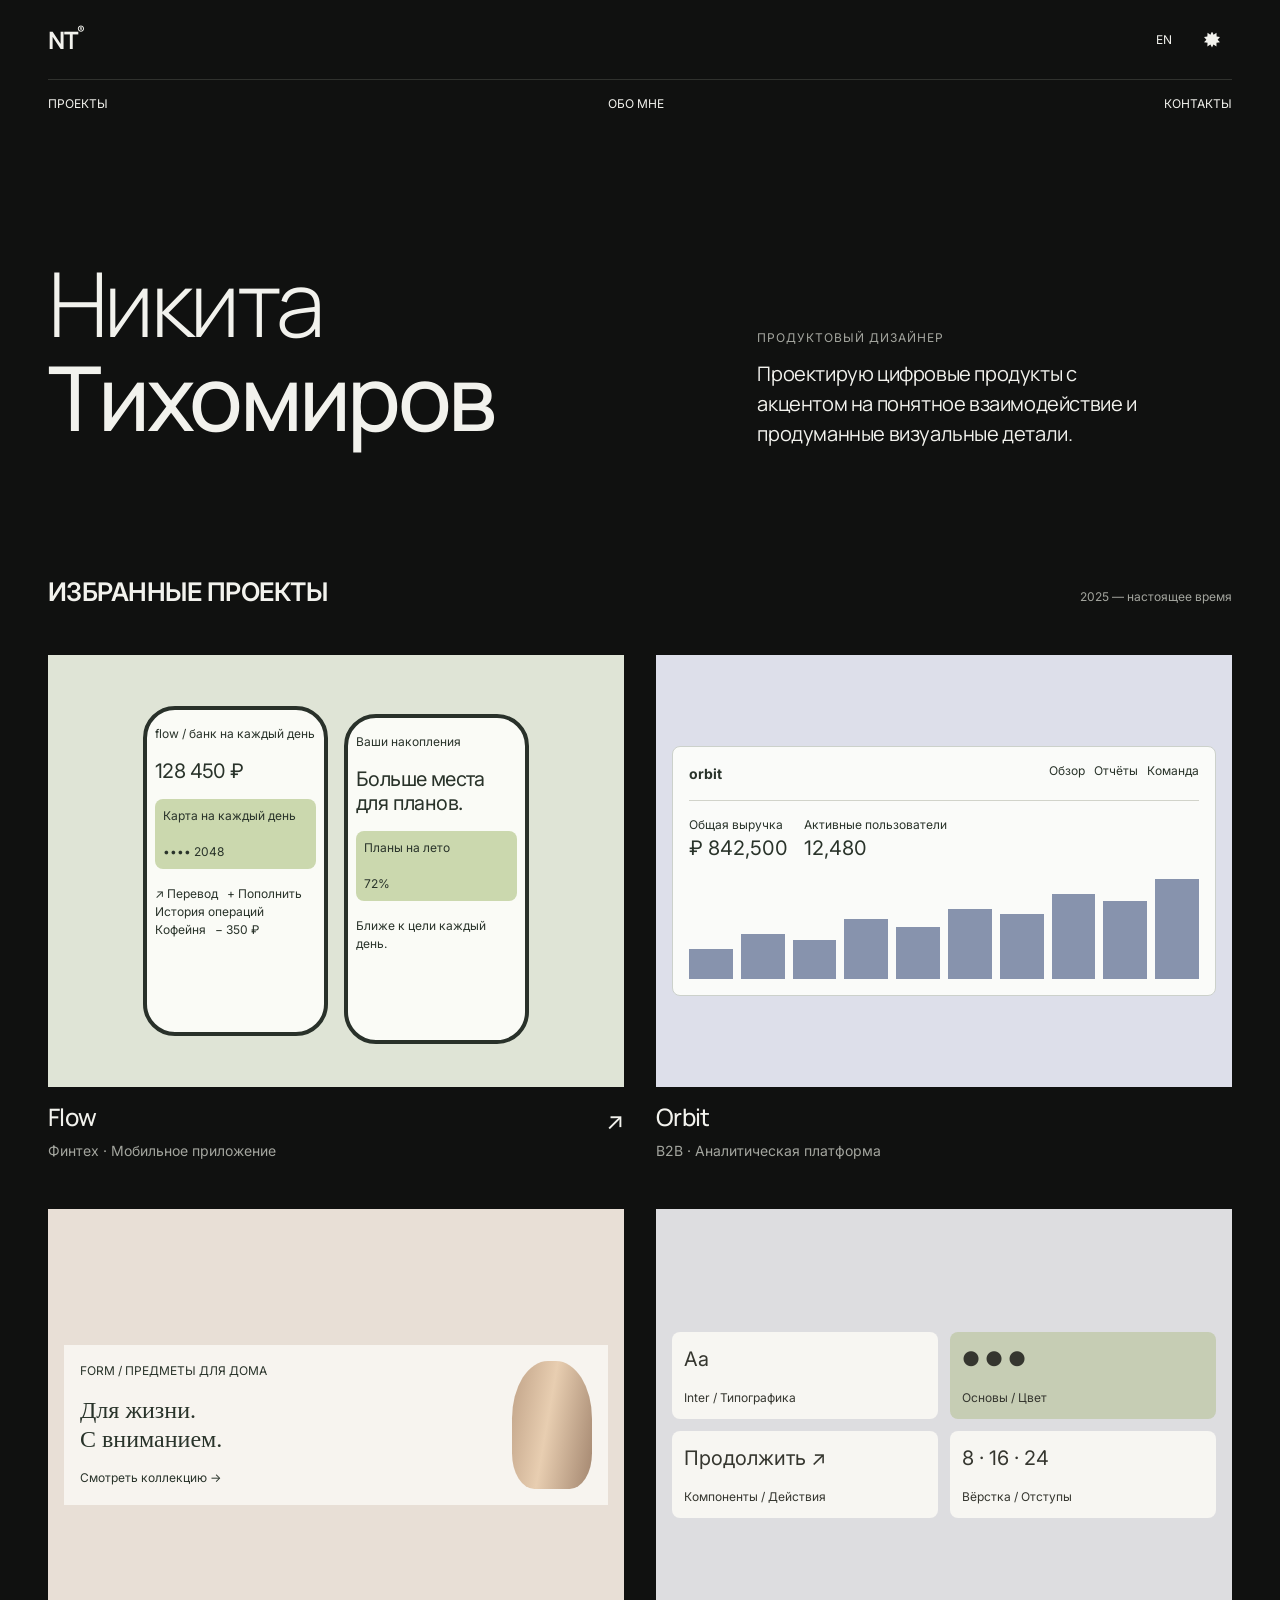
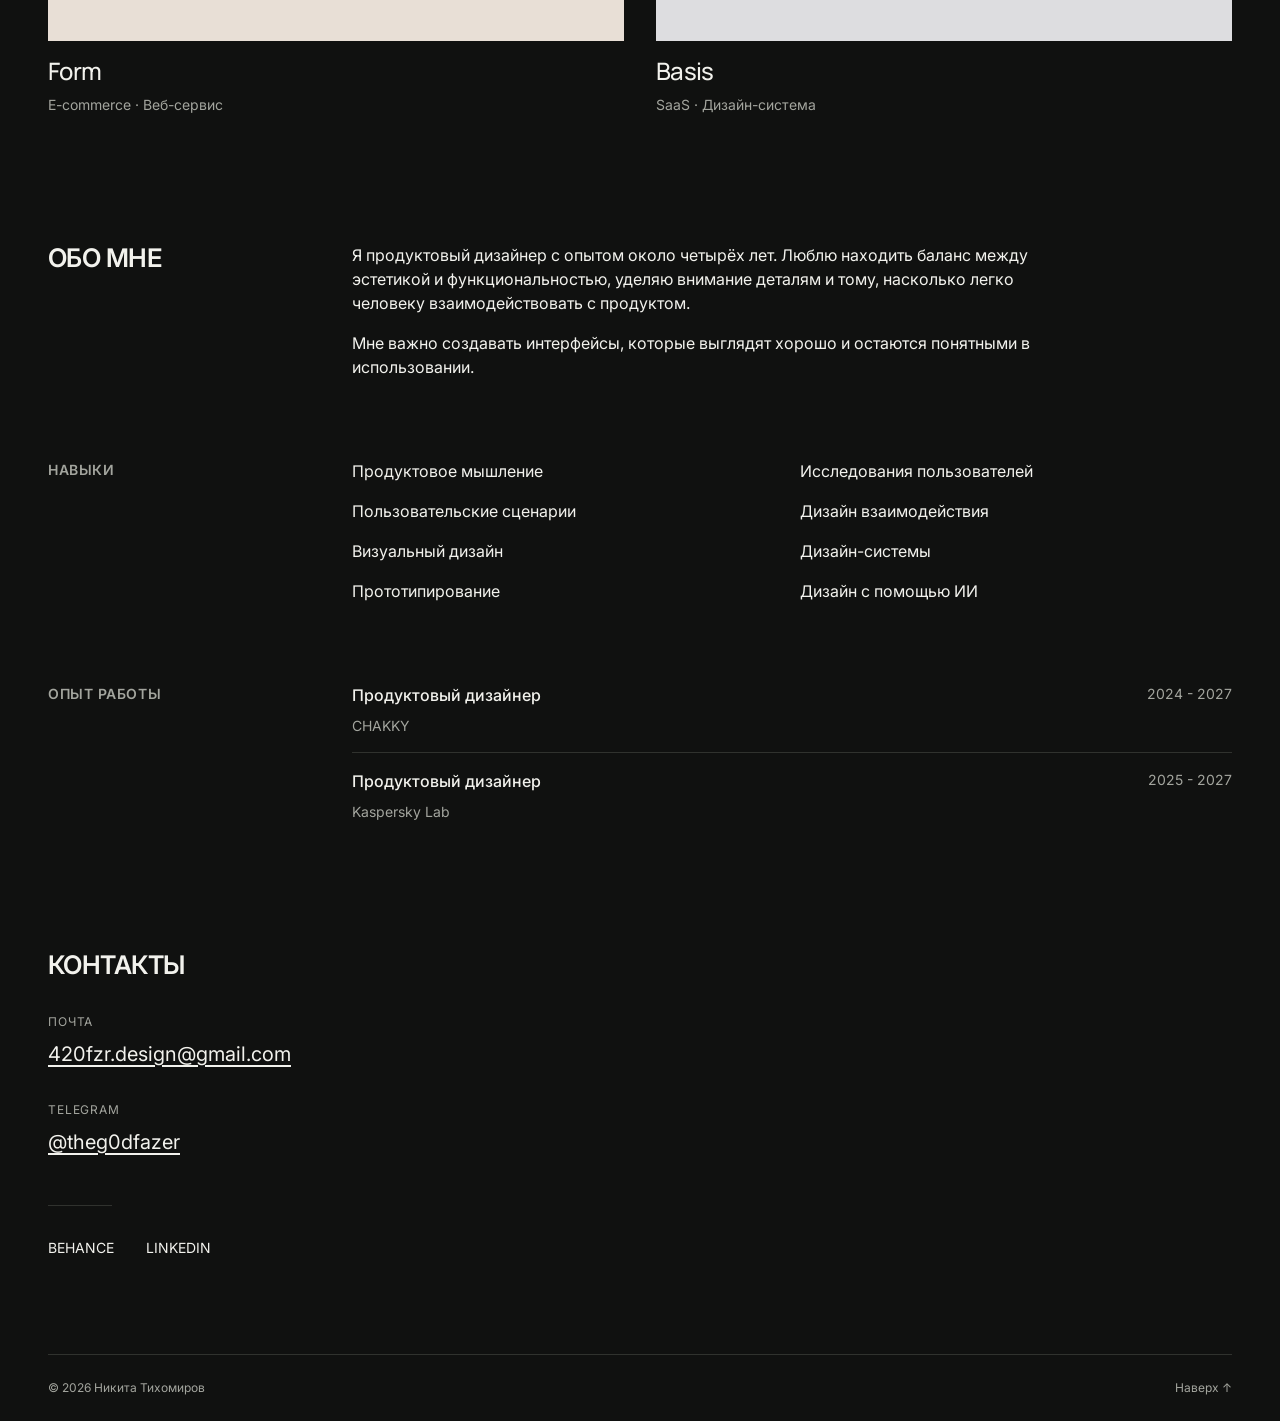
==== commit 507f21c5: "Add Flow case study template and project navigation" ====
--- a/index.html
+++ b/index.html
@@ -1,11 +1,11 @@
 <!doctype html>
-<html lang="ru" data-theme="dark"><head><meta charset="UTF-8"><meta name="viewport" content="width=device-width,initial-scale=1"><title>Никита Тихомиров — продуктовый дизайнер</title><link href="https://fonts.googleapis.com/css2?family=Inter:wght@400;500;600&family=Manrope:wght@300;400;500;600;700&display=swap" rel="stylesheet"><link rel="stylesheet" href="refinement.css"></head><body><div class="wrap"><header><div class="header-top"><a href="#" class="logo" aria-label="На главную">NT<sup>®</sup></a><div class="tools"><button id="language" aria-label="Switch language">EN</button><button id="theme" class="theme-toggle" type="button" aria-label="Включить светлую тему">
+<html lang="ru" data-theme="dark"><head><meta charset="UTF-8"><meta name="viewport" content="width=device-width,initial-scale=1"><title>Никита Тихомиров — продуктовый дизайнер</title><link href="https://fonts.googleapis.com/css2?family=Inter:wght@400;500;600&family=Manrope:wght@300;400;500;600;700&display=swap" rel="stylesheet"><link rel="stylesheet" href="style.css"><link rel="icon" type="image/svg+xml" href="favicon.svg"></head><body><div class="wrap"><header><div class="header-top"><a href="#" class="logo" aria-label="На главную">NT<sup>®</sup></a><div class="tools"><button id="language" aria-label="Switch language">EN</button><button id="theme" class="theme-toggle" type="button" aria-label="Включить светлую тему">
 <span class="theme-icon theme-icon-sun" aria-hidden="true"></span>
 <span class="theme-icon theme-icon-moon" aria-hidden="true"></span>
 </button></div></div><nav aria-label="Navigation"><a href="#work" data-ru="Проекты" data-en="Work">Проекты</a><a href="#about" data-ru="Обо мне" data-en="About">Обо мне</a><a href="#contact" data-ru="Контакты" data-en="Contact">Контакты</a></nav></header>
 <main><section class="hero"><h1><span class="hero-first-name" data-ru="Никита" data-en="Nikita">Никита</span><span class="hero-last-name" data-ru="Тихомиров" data-en="Tikhomirov">Тихомиров</span></h1><div class="intro"><span class="intro-label" data-ru="Продуктовый дизайнер" data-en="Product designer">Продуктовый дизайнер</span><p class="intro-desktop" data-ru="Проектирую цифровые продукты с акцентом на понятное взаимодействие и продуманные визуальные детали." data-en="I design digital products with a focus on clear interactions and thoughtful visual details.">Проектирую цифровые продукты с акцентом на понятное взаимодействие и продуманные визуальные детали.</p><p class="intro-mobile" data-ru="Создаю продуманный цифровой опыт." data-en="Designing thoughtful digital experiences.">Создаю продуманный цифровой опыт.</p></div></section>
 <section id="work"><div class="section-head"><h2 data-ru="Избранные проекты" data-en="Selected work">Избранные проекты</h2><span class="work-count" data-ru="2025 — настоящее время" data-en="2025 - nowadays">2025 — настоящее время</span></div>
-<article class="project"><div class="cover" aria-hidden="true"><div class="phone"><small data-ru="flow / банк на каждый день" data-en="flow / everyday banking">flow / банк на каждый день</small><div class="balance">128 450 ₽</div><div class="bank" data-ru="Карта на каждый день<br><br>•••• 2048" data-en="Your everyday card<br><br>•••• 2048">Карта на каждый день<br><br>•••• 2048</div><div class="rows" data-ru="↗ Перевод &nbsp; + Пополнить<br>История операций<br>Кофейня &nbsp; − 350 ₽" data-en="↗ Transfer &nbsp; + Add money<br>Recent activity<br>Coffee shop &nbsp; − 350 ₽">↗ Перевод &nbsp; + Пополнить<br>История операций<br>Кофейня &nbsp; − 350 ₽</div></div><div class="phone second"><small data-ru="Ваши накопления" data-en="Your savings">Ваши накопления</small><div class="balance" data-ru="Больше места<br>для планов." data-en="Make room<br>for more.">Больше места<br>для планов.</div><div class="bank" data-ru="Планы на лето<br><br>72%" data-en="Summer plans<br><br>72%">Планы на лето<br><br>72%</div><div class="rows" data-ru="Ближе к цели каждый день." data-en="A little closer, every day.">Ближе к цели каждый день.</div></div></div><div class="caption"><div><h3>Flow</h3><p data-ru="Финтех · Мобильное приложение" data-en="Fintech · Mobile app">Финтех · Мобильное приложение</p></div></div></article>
+<article class="project"><a class="project-link" href="projects/flow/" aria-label="Flow"><div class="cover" aria-hidden="true"><div class="phone"><small data-ru="flow / банк на каждый день" data-en="flow / everyday banking">flow / банк на каждый день</small><div class="balance">128 450 ₽</div><div class="bank" data-ru="Карта на каждый день<br><br>•••• 2048" data-en="Your everyday card<br><br>•••• 2048">Карта на каждый день<br><br>•••• 2048</div><div class="rows" data-ru="↗ Перевод &nbsp; + Пополнить<br>История операций<br>Кофейня &nbsp; − 350 ₽" data-en="↗ Transfer &nbsp; + Add money<br>Recent activity<br>Coffee shop &nbsp; − 350 ₽">↗ Перевод &nbsp; + Пополнить<br>История операций<br>Кофейня &nbsp; − 350 ₽</div></div><div class="phone second"><small data-ru="Ваши накопления" data-en="Your savings">Ваши накопления</small><div class="balance" data-ru="Больше места<br>для планов." data-en="Make room<br>for more.">Больше места<br>для планов.</div><div class="bank" data-ru="Планы на лето<br><br>72%" data-en="Summer plans<br><br>72%">Планы на лето<br><br>72%</div><div class="rows" data-ru="Ближе к цели каждый день." data-en="A little closer, every day.">Ближе к цели каждый день.</div></div></div><div class="caption"><div><h3>Flow</h3><p data-ru="Финтех · Мобильное приложение" data-en="Fintech · Mobile app">Финтех · Мобильное приложение</p></div><span class="project-arrow" aria-hidden="true">↗</span></div></a></article>
 <article class="project"><div class="cover" aria-hidden="true"><div class="dashboard"><div class="dash-title"><b>orbit</b><small data-ru="Обзор &nbsp; Отчёты &nbsp; Команда" data-en="Overview &nbsp; Reports &nbsp; Workspace">Обзор &nbsp; Отчёты &nbsp; Команда</small></div><div class="stats"><div><small data-ru="Общая выручка" data-en="Total revenue">Общая выручка</small>₽ 842,500</div><div><small data-ru="Активные пользователи" data-en="Active users">Активные пользователи</small>12,480</div></div><div class="chart"><i style="height:30%"></i><i style="height:45%"></i><i style="height:39%"></i><i style="height:60%"></i><i style="height:52%"></i><i style="height:70%"></i><i style="height:65%"></i><i style="height:85%"></i><i style="height:78%"></i><i style="height:100%"></i></div></div></div><div class="caption"><div><h3>Orbit</h3><p data-ru="B2B · Аналитическая платформа" data-en="B2B · Analytics platform">B2B · Аналитическая платформа</p></div></div></article>
 <article class="project"><div class="cover" aria-hidden="true"><div class="shop"><div><small data-ru="FORM / ПРЕДМЕТЫ ДЛЯ ДОМА" data-en="FORM / OBJECTS FOR LIVING">FORM / ПРЕДМЕТЫ ДЛЯ ДОМА</small><p><strong data-ru="Для жизни.<br>С вниманием." data-en="Everyday,<br>considered.">Для жизни.<br>С вниманием.</strong></p><small data-ru="Смотреть коллекцию →" data-en="Discover the collection →">Смотреть коллекцию →</small></div><div class="vase"></div></div></div><div class="caption"><div><h3>Form</h3><p data-ru="E-commerce · Веб-сервис" data-en="E-commerce · Web experience">E-commerce · Веб-сервис</p></div></div></article>
 <article class="project"><div class="cover" aria-hidden="true"><div class="system"><div class="tile">Aa<small data-ru="Inter / Типографика" data-en="Inter / Typography">Inter / Типографика</small></div><div class="tile">● ● ●<small data-ru="Основы / Цвет" data-en="Foundation / Color">Основы / Цвет</small></div><div class="tile"><span data-ru="Продолжить ↗" data-en="Continue ↗">Продолжить ↗</span><small data-ru="Компоненты / Действия" data-en="Components / Actions">Компоненты / Действия</small></div><div class="tile">8 · 16 · 24<small data-ru="Вёрстка / Отступы" data-en="Layout / Spacing">Вёрстка / Отступы</small></div></div></div><div class="caption"><div><h3>Basis</h3><p data-ru="SaaS · Дизайн-система" data-en="SaaS · Design system">SaaS · Дизайн-система</p></div></div></article></section>
@@ -48,213 +48,4 @@
     <p id="copy-status" role="status" aria-live="polite"></p>
   </div>
   <div class="social-placeholders"><a href="https://www.behance.net/fb0db44a" target="_blank" rel="noopener noreferrer">BEHANCE</a><a href="https://www.linkedin.com/in/nikita-tikhomirov-3a6376386/" target="_blank" rel="noopener noreferrer">LINKEDIN</a></div>
-</div></section></main><footer><span data-ru="© 2026 Никита Тихомиров" data-en="© 2026 Nikita Tikhomirov">© 2026 Никита Тихомиров</span><a href="#" data-ru="Наверх ↑" data-en="Back to top ↑">Наверх ↑</a></footer></div><script>const siteHeader = document.querySelector('header');
-function updateHeaderSurface() { siteHeader.classList.toggle('is-scrolled', window.scrollY >= siteHeader.querySelector('.header-top').offsetHeight); }
-window.addEventListener('scroll', updateHeaderSurface, { passive: true });
-window.addEventListener('resize', updateHeaderSurface);
-updateHeaderSurface();
-const languageButton = document.getElementById('language');
-const themeButton = document.getElementById('theme');
-let language = 'ru';
-
-function readPreference(key, fallback) {
-  try { return localStorage.getItem(key) || fallback; }
-  catch { return fallback; }
-}
-function savePreference(key, value) {
-  try { localStorage.setItem(key, value); }
-  catch { /* Preferences remain usable for this visit. */ }
-}
-function updateThemeLabel() {
-  const isDark = document.documentElement.dataset.theme === 'dark';
-  const label = language === 'ru'
-    ? (isDark ? 'Включить светлую тему' : 'Включить тёмную тему')
-    : (isDark ? 'Switch to light theme' : 'Switch to dark theme');
-  themeButton.setAttribute('aria-label', label);
-  themeButton.title = label;
-}
-function setTheme(value) {
-  document.documentElement.dataset.theme = value;
-  updateThemeLabel();
-  savePreference('portfolio-theme', value);
-}
-
-function updateCopyFeedback() {
-  document.querySelectorAll('[data-copy]').forEach(button => {
-    const address = button.querySelector('.contact-address');
-    address.textContent = button.classList.contains('is-copied')
-      ? (language === 'ru' ? 'скопировано' : 'copied')
-      : button.dataset.copy;
-    const action = language === 'ru' ? 'Скопировать' : 'Copy';
-    button.setAttribute('aria-label', action + ' ' + button.dataset.copy);
-  });
-}
-
-function setLanguage(value) {
-  language = value;
-  document.documentElement.lang = value;
-  document.querySelectorAll('[data-ru]').forEach(element => {
-    element.innerHTML = element.dataset[value];
-  });
-  languageButton.textContent = value === 'ru' ? 'EN' : 'RU';
-  languageButton.setAttribute('aria-label', value === 'ru' ? 'Switch to English' : 'Переключить на русский');
-  document.title = value === 'ru' ? 'Никита Тихомиров — продуктовый дизайнер' : 'Nikita Tikhomirov — Product designer';
-  updateThemeLabel();
-  updateCopyFeedback();
-  document.querySelector('header nav').setAttribute('aria-label', value === 'ru' ? 'Навигация' : 'Navigation');
-  document.querySelector('.logo').setAttribute('aria-label', value === 'ru' ? 'На главную' : 'Home');
-  savePreference('portfolio-language', value);
-}
-languageButton.addEventListener('click', () => setLanguage(language === 'ru' ? 'en' : 'ru'));
-themeButton.addEventListener('click', () => {
-  setTheme(document.documentElement.dataset.theme === 'dark' ? 'light' : 'dark');
-});
-setLanguage(readPreference('portfolio-language', 'ru') === 'en' ? 'en' : 'ru');
-setTheme(readPreference('portfolio-theme', 'dark') === 'light' ? 'light' : 'dark');
-const copyStatus = document.getElementById('copy-status');
-
-async function copyContact(value) {
-  try {
-    await navigator.clipboard.writeText(value);
-    return true;
-  } catch {
-    const field = document.createElement('textarea');
-    field.value = value;
-    field.readOnly = true;
-    field.style.cssText = 'position:fixed;top:0;left:-9999px';
-    document.body.append(field);
-    field.select();
-    let copied = false;
-    try { copied = document.execCommand('copy'); }
-    catch { copied = false; }
-    field.remove();
-    return copied;
-  }
-}
-document.querySelectorAll('[data-copy]').forEach(button => {
-
-  let resetTimer;
-  button.addEventListener('click', async () => {
-    const address = button.querySelector('.contact-address');
-    if (!button.classList.contains('is-copied')) address.style.minWidth = address.getBoundingClientRect().width + 'px';
-    button.disabled = true;
-    const copied = await copyContact(button.dataset.copy);
-    button.disabled = false;
-    button.focus({ preventScroll: true });
-    clearTimeout(resetTimer);
-    button.classList.toggle('copy-failed', !copied);
-    button.classList.toggle('is-copied', copied);
-    updateCopyFeedback();
-    button.title = copied
-      ? (language === 'ru' ? 'скопировано' : 'copied')
-      : (language === 'ru' ? 'Не удалось скопировать. Попробуйте ещё раз.' : 'Could not copy. Please try again.');
-    copyStatus.textContent = button.title;
-    resetTimer = setTimeout(() => {
-      button.classList.remove('copy-failed');
-      button.classList.remove('is-copied');
-      updateCopyFeedback();
-      address.style.minWidth = '';
-      button.removeAttribute('title');
-      copyStatus.textContent = '';
-    }, 2200);
-  });
-});
-// Reveal at the lower viewport edge and reverse only at that same edge.
-const revealTargets = document.querySelectorAll(
-  '#work > .section-head, .project, .about, .profile-section, .contact'
-);
-const reducedMotion = window.matchMedia('(prefers-reduced-motion: reduce)');
-let revealObserver;
-
-function configureScrollReveal() {
-  revealObserver?.disconnect();
-  revealTargets.forEach(element => {
-    element.classList.remove('scroll-reveal', 'is-revealed');
-  });
-  if (reducedMotion.matches || !('IntersectionObserver' in window)) return;
-
-  const revealBoundary = window.innerHeight - 36;
-  revealTargets.forEach(element => {
-    // Set initial state before enabling transitions, including restored scroll positions.
-    element.classList.toggle('is-revealed', element.getBoundingClientRect().top < revealBoundary);
-    element.classList.add('scroll-reveal');
-  });
-
-  revealObserver = new IntersectionObserver(entries => {
-    entries.forEach(entry => {
-      const boundary = entry.rootBounds?.bottom ?? window.innerHeight - 36;
-      // An element above the viewport stays revealed even when no longer intersecting.
-      entry.target.classList.toggle('is-revealed', entry.boundingClientRect.top < boundary);
-    });
-  }, { rootMargin: '0px 0px -36px 0px', threshold: 0 });
-
-  revealTargets.forEach(element => revealObserver.observe(element));
-}
-configureScrollReveal();
-reducedMotion.addEventListener('change', configureScrollReveal);
-window.addEventListener('pageshow', configureScrollReveal);
-// Smooth wheel input while leaving touch, keyboard and browser zoom native.
-let scrollFrame = 0;
-let scrollTarget = window.scrollY;
-let previousScrollTime = 0;
-
-function stopSmoothScroll() {
-  cancelAnimationFrame(scrollFrame);
-  scrollFrame = 0;
-  previousScrollTime = 0;
-  scrollTarget = window.scrollY;
-}
-
-function animateWheelScroll(time) {
-  const elapsed = previousScrollTime ? Math.min(time - previousScrollTime, 50) : 16;
-  previousScrollTime = time;
-  const maximum = Math.max(0, document.documentElement.scrollHeight - window.innerHeight);
-  scrollTarget = Math.max(0, Math.min(scrollTarget, maximum));
-  const distance = scrollTarget - window.scrollY;
-  if (Math.abs(distance) < 0.5) {
-    window.scrollTo({ top: scrollTarget, behavior: 'instant' });
-    stopSmoothScroll();
-    return;
-  }
-  const easing = 1 - Math.exp(-elapsed / 85);
-  window.scrollTo({ top: window.scrollY + distance * easing, behavior: 'instant' });
-  scrollFrame = requestAnimationFrame(animateWheelScroll);
-}
-
-window.addEventListener('wheel', event => {
-  if (event.defaultPrevented || !event.cancelable || reducedMotion.matches ||
-      event.ctrlKey || event.metaKey || event.shiftKey ||
-      Math.abs(event.deltaX) > Math.abs(event.deltaY)) return;
-
-  // Preserve scrolling inside any independently scrollable control or panel.
-  let element = event.target instanceof Element ? event.target : null;
-  while (element && element !== document.body) {
-    const overflow = getComputedStyle(element).overflowY;
-    if (element.scrollHeight > element.clientHeight && /auto|scroll/.test(overflow)) return;
-    element = element.parentElement;
-  }
-
-  const unit = event.deltaMode === 1 ? 18 : event.deltaMode === 2 ? window.innerHeight : 1;
-  const delta = event.deltaY * unit;
-  if (!delta) return;
-  const maximum = Math.max(0, document.documentElement.scrollHeight - window.innerHeight);
-  if (!scrollFrame) scrollTarget = window.scrollY;
-  // Reverse direction immediately rather than completing the previous movement.
-  if ((scrollTarget - window.scrollY) * delta < 0) scrollTarget = window.scrollY;
-  const nextTarget = Math.max(0, Math.min(scrollTarget + delta, maximum));
-  if (nextTarget === window.scrollY && !scrollFrame) return;
-  event.preventDefault();
-  scrollTarget = nextTarget;
-  if (!scrollFrame) scrollFrame = requestAnimationFrame(animateWheelScroll);
-}, { passive: false });
-
-window.addEventListener('pointerdown', stopSmoothScroll, { passive: true });
-window.addEventListener('touchstart', stopSmoothScroll, { passive: true });
-window.addEventListener('keydown', event => {
-  if (['ArrowUp', 'ArrowDown', 'PageUp', 'PageDown', 'Home', 'End', ' '].includes(event.key)) {
-    stopSmoothScroll();
-  }
-});
-window.addEventListener('resize', stopSmoothScroll);
-window.addEventListener('pagehide', stopSmoothScroll);
-reducedMotion.addEventListener('change', stopSmoothScroll);</script></body></html>
+</div></section></main><footer><span data-ru="© 2026 Никита Тихомиров" data-en="© 2026 Nikita Tikhomirov">© 2026 Никита Тихомиров</span><a href="#" data-ru="Наверх ↑" data-en="Back to top ↑">Наверх ↑</a></footer></div><script src="script.js"></script></body></html>
--- a/style.css
+++ b/style.css
@@ -0,0 +1,280 @@
+:root {
+  --space-1: 4px;
+  --space-2: 8px;
+  --space-3: 12px;
+  --space-4: 16px;
+  --space-5: 20px;
+  --space-6: 24px;
+  --space-8: 32px;
+  --space-10: 40px;
+  --space-12: 48px;
+  --space-16: 64px;
+  --space-20: 80px;
+  --space-24: 96px;
+  --space-32: 128px;
+  --gutter: var(--space-4);
+  --columns: 4;
+  --grid-gap: var(--space-4);
+  --section-space: var(--space-12);
+  --header-top-height: 64px;
+  --caption-size: 12px;
+  --small-size: 14px;
+  --body-size: 16px;
+  --large-size: 20px;
+  --h3-size: 24px;
+  --h2-size: clamp(32px, 3vw, 40px);
+  --h1-size: clamp(48px, 5.5vw, 72px);
+  --radius-small: 8px;
+  --radius-medium: 16px;
+  --radius-device: 32px;
+  --bg: #f5f4f0;
+  --fg: #242521;
+  --muted: #66695f;
+  --line: #d1d3ca;
+  --panel: #e9eae4;
+  color-scheme: light;
+}
+html[data-theme="dark"] {
+  --bg: #101110;
+  --fg: #f2f2ed;
+  --muted: #a3a59e;
+  --line: #30322e;
+  --panel: #1c1e1b;
+  color-scheme: dark;
+}
+* { box-sizing: border-box; }
+html { scroll-behavior: smooth; scroll-padding-top: var(--space-20); }
+body {
+  margin: 0;
+  background: var(--bg);
+  color: var(--fg);
+  font-family: Inter, Arial, sans-serif;
+  font-size: var(--body-size);
+  line-height: 1.5;
+  transition: background-color 400ms ease, color 400ms ease;
+}
+a { color: inherit; text-decoration: none; }
+button { font: inherit; color: inherit; background: none; border: 0; cursor: pointer; }
+button:disabled { cursor: wait; }
+a:focus-visible, button:focus-visible { outline: 2px solid currentColor; outline-offset: 4px; }
+h1, h2, h3, p { margin: 0; }
+h1, h2, h3, .logo, .intro p { font-family: Manrope, Inter, sans-serif; }
+h1, h2, h3 { font-weight: 500; }
+h1 { font-size: var(--h1-size); line-height: 1.05; letter-spacing: -.04em; }
+.hero h1 { font-size: clamp(40px, 9.5vw, 72px); }
+.hero-first-name, .hero-last-name { display: block; }
+.hero-first-name { font-weight: 300; }
+.hero-last-name { height: 1.1em; white-space: nowrap; }
+h2 { font-size: clamp(24px, 2vw, 28px); font-weight: 600; line-height: 1.15; letter-spacing: -.04em; text-transform: uppercase; }
+h3 { font-size: var(--h3-size); line-height: 1.2; letter-spacing: -.03em; }
+.wrap { width: calc(100% - 2 * var(--gutter)); margin-inline: auto; }
+header {
+  position: sticky;
+  top: calc(-1 * var(--header-top-height));
+  z-index: 20;
+  color: var(--fg);
+  pointer-events: none;
+  text-transform: uppercase;
+}
+header a, header button { pointer-events: auto; }
+.header-top {
+  display: flex;
+  align-items: center;
+  justify-content: space-between;
+  height: var(--header-top-height);
+  border-bottom: 1px solid var(--line);
+}
+.logo { font-size: var(--h3-size); font-weight: 700; letter-spacing: -.06em; }
+.logo sup { font-size: var(--caption-size); vertical-align: top; letter-spacing: 0; }
+.tools { display: flex; align-items: center; gap: var(--space-2); }
+#language, .theme-toggle { width: 40px; height: 40px; padding: 0; font-size: var(--caption-size); }
+.theme-toggle { display: grid; place-items: center; }
+.theme-icon { grid-area: 1 / 1; width: 16px; height: 16px; background: currentColor; }
+.theme-icon-sun { clip-path: polygon(50% 0%,60% 20%,78% 8%,79% 31%,100% 35%,85% 51%,100% 67%,78% 71%,78% 94%,59% 82%,50% 100%,40% 82%,21% 94%,22% 71%,0% 67%,15% 51%,0% 35%,21% 31%,22% 8%,40% 20%); }
+.theme-icon-moon { border-radius: 50%; mask-image: radial-gradient(circle at 75% 25%, transparent 0 7px, #000 7.5px); }
+html[data-theme="dark"] .theme-icon-moon, html[data-theme="light"] .theme-icon-sun { display: none; }
+header nav { display: flex; justify-content: space-between; align-items: center; gap: var(--space-4); min-height: 48px; font-size: var(--caption-size); }
+header.is-scrolled { mix-blend-mode: difference; }
+header.is-scrolled nav { color: #fff; }
+header nav a { padding-block: var(--space-3); text-decoration: underline; text-decoration-color: transparent; text-underline-offset: 4px; }
+header nav a:hover { text-decoration-color: currentColor; }
+.hero, #work, .about, .profile-section {
+  display: grid;
+  grid-template-columns: repeat(var(--columns), minmax(0, 1fr));
+  column-gap: var(--grid-gap);
+}
+.hero { padding-top: var(--space-12); padding-bottom: var(--space-16); row-gap: var(--space-8); align-items: end; }
+.hero h1, .hero .intro { grid-column: 1 / -1; min-width: 0; }
+.intro p { font-size: var(--body-size); line-height: 1.5; letter-spacing: -.02em; }
+.intro-desktop { display: none; }
+.intro { max-width: 400px; align-self: end; }
+.intro-label { display: block; margin-bottom: var(--space-3); font-size: var(--caption-size); color: var(--muted); letter-spacing: .08em; text-transform: uppercase; }
+.about > div { max-width: 68ch; }
+.about p + p { margin-top: var(--space-4); }
+.intro br { display: none; }
+#work { row-gap: var(--space-12); }
+.section-head { grid-column: 1 / -1; display: flex; align-items: baseline; justify-content: space-between; flex-wrap: wrap; gap: var(--space-4); }
+.work-count { font-size: var(--caption-size); color: var(--muted); }
+.project { grid-column: 1 / -1; min-width: 0; align-self: start; }
+.cover {
+  width: 100%;
+  display: flex;
+  align-items: center;
+  justify-content: center;
+  gap: var(--space-4);
+  aspect-ratio: 4 / 3;
+  padding: var(--space-4);
+  overflow: hidden;
+  background: #dfe4d6;
+  color: #29332a;
+  container-type: inline-size;
+}
+.project:nth-of-type(2) .cover { background: #dddfea; }
+.project:nth-of-type(3) .cover { background: #e8dfd6; }
+.project:nth-of-type(4) .cover { background: #dddde0; }
+.cover > * { transition: transform 400ms ease; }
+@media (hover: hover) {
+  .cover:hover > * { transform: translateY(-4px); }
+}
+.caption { margin-top: var(--space-4); }
+.caption h3 { margin-bottom: var(--space-2); }
+.caption p { font-size: var(--small-size); color: var(--muted); line-height: 1.5; }
+/* Demonstration product screens are flexible within each cover. */
+.phone {
+  width: 50%;
+  max-width: min(34cqi, 240px);
+  min-width: 0;
+  min-height: 0;
+  aspect-ratio: 0.56;
+  padding: var(--space-4) var(--space-2);
+  border: 4px solid #29312a;
+  border-radius: var(--radius-device);
+  background: #fafbf6;
+  font-size: var(--caption-size);
+}
+.phone.second { margin-top: var(--space-4); }
+@media (max-width: 767px) {
+  .phone { max-width: 40cqi; font-size: 10px; padding: 8px 6px; border-width: 2px; border-radius: 20px; }
+  .phone small, .phone .rows { font-size: 10px; }
+  .phone .balance { font-size: 14px; margin-block: 8px; }
+  .phone .rows { margin-top: 8px; }
+  .phone .bank { padding: 4px; }
+}
+.phone small, .dashboard small, .shop small, .tile small { display: block; font-size: var(--caption-size); line-height: 1.4; }
+.balance { font-size: var(--large-size); line-height: 1.2; margin-block: var(--space-4); letter-spacing: -.03em; overflow-wrap: anywhere; }
+.bank { background: #cbd8ae; border-radius: var(--radius-small); padding: var(--space-2); }
+.rows { font-size: var(--caption-size); margin-top: var(--space-4); line-height: 1.5; }
+.dashboard { width: 100%; max-width: 880px; background: #fafbf9; border: 1px solid #ccd1cb; padding: var(--space-4); border-radius: var(--radius-small); }
+.dash-title { display: flex; flex-wrap: wrap; gap: var(--space-2); justify-content: space-between; padding-bottom: var(--space-4); border-bottom: 1px solid #d1d3ca; font-size: var(--small-size); }
+.stats { display: flex; flex-wrap: wrap; gap: var(--space-4); padding-block: var(--space-4); font-size: var(--large-size); }
+.chart { height: 100px; display: flex; align-items: end; gap: var(--space-2); }
+.chart i { flex: 1; min-width: 0; background: #8793ad; }
+.shop { display: flex; flex-wrap: wrap; justify-content: center; align-items: center; gap: var(--space-4); width: 100%; padding: var(--space-4); background: #f7f4ef; }
+.shop > div:first-child { flex: 1 1 128px; }
+.shop p { margin-block: var(--space-4); }
+.shop strong { font-family: Georgia, serif; font-size: var(--h3-size); line-height: 1.2; font-weight: 400; }
+.vase { width: 80px; height: 128px; flex-shrink: 0; border-radius: 45% 45% 28% 28%; background: linear-gradient(100deg,#c0a287,#e8ceb1 45%,#a3866f); }
+.system { width: 100%; display: grid; grid-template-columns: repeat(2, minmax(0, 1fr)); gap: var(--space-3); }
+.tile { padding: var(--space-3); border-radius: var(--radius-small); background: #f7f6f2; color: #35362f; font-size: var(--large-size); overflow-wrap: anywhere; }
+.tile:nth-child(2) { background: #c6cdb4; }
+.tile small { margin-top: var(--space-4); }
+.about, .contact { margin-top: var(--space-16); }
+.about, .profile-section { row-gap: var(--space-6); }
+.profile-section { margin-top: var(--space-10); }
+.about > *, .profile-section > * { grid-column: 1 / -1; min-width: 0; }
+.section-head > h2, .about > h2, .contact > h2 { font-family: Inter, sans-serif; color: var(--fg); font-size: clamp(24px, 2vw, 28px); font-weight: 600; line-height: 1.2; letter-spacing: -.02em; }
+.profile-section > h2 { font-family: Inter, sans-serif; color: var(--muted); font-size: var(--small-size); font-weight: 600; line-height: 1.5; letter-spacing: .04em; }
+.skills-list, .experience-list { list-style: none; padding: 0; margin: 0; }
+.skills-list { display: grid; grid-template-columns: minmax(0, 1fr); gap: var(--space-4); }
+.about p, .skills-list li, .experience-row h3 { font-family: Inter, sans-serif; font-size: var(--body-size); font-weight: 400; line-height: 1.5; letter-spacing: normal; }
+.experience-row { display: grid; grid-template-columns: 1fr; gap: var(--space-2); padding-block: var(--space-4); }
+.experience-row:first-child { padding-top: 0; }
+.experience-row:last-child { padding-bottom: 0; }
+.experience-row + .experience-row { border-top: 1px solid var(--line); }
+.experience-row h3 { margin-bottom: var(--space-2); font-weight: 500; }
+.experience-row p, .experience-row > span { color: var(--muted); font-size: var(--small-size); line-height: 1.5; }
+.company-link, .social-placeholders a { text-decoration: underline; text-decoration-color: transparent; text-underline-offset: 4px; transition: color 180ms ease, text-decoration-color 180ms ease; }
+.company-link:hover, .company-link:focus-visible, .social-placeholders a:hover, .social-placeholders a:focus-visible { color: var(--fg); text-decoration-color: currentColor; }
+.contact { padding-bottom: var(--section-space); }
+.contact-actions { display: flex; flex-direction: column; align-items: flex-start; gap: var(--space-10); margin-top: var(--space-6); }
+.copy-contacts { display: grid; gap: var(--space-4); max-width: 100%; }
+.copy-contact { padding: var(--space-2) 0; text-align: left; min-height: 48px; max-width: 100%; font-size: var(--large-size); }
+.contact-value { display: flex; flex-direction: column; gap: var(--space-2); min-width: 0; }
+.contact-label { font-size: var(--caption-size); color: var(--muted); line-height: 1.5; text-transform: uppercase; letter-spacing: .07em; }
+.contact-address { display: inline-flex; align-items: center; min-height: 30px; max-width: 100%; overflow-wrap: anywhere; text-decoration: underline; text-decoration-color: currentColor; text-underline-offset: 4px; transition: color 180ms ease, background-color 180ms ease, box-shadow 180ms ease, text-decoration-color 180ms ease; }
+.copy-contact:hover .contact-address, .copy-contact:focus-visible .contact-address { text-decoration-color: currentColor; }
+.copy-contact.is-copied .contact-address { font-size: var(--body-size); justify-content: center; color: var(--bg); background: var(--fg); box-shadow: 0 0 0 4px var(--fg); text-decoration-color: transparent; }
+.copy-contact.copy-failed .contact-address { text-decoration-style: wavy; text-decoration-color: currentColor; }
+/* The live announcement is deliberately visually hidden, not a layout spacer. */
+#copy-status { position: absolute; width: 1px; height: 1px; padding: 0; margin: 0; overflow: hidden; clip-path: inset(50%); white-space: nowrap; }
+.social-placeholders { display: flex; flex-wrap: wrap; gap: var(--space-8); position: relative; padding-top: var(--space-8); font-size: var(--small-size); }
+.social-placeholders::before { content: ''; position: absolute; top: 0; left: 0; width: 64px; height: 1px; background: var(--line); }
+footer { display: flex; flex-wrap: wrap; justify-content: space-between; gap: var(--space-4); padding-block: var(--space-6); border-top: 1px solid var(--line); color: var(--muted); font-size: var(--caption-size); }
+.scroll-reveal { opacity: 0; transform: translateY(24px); transition: opacity 520ms ease, transform 620ms cubic-bezier(.22,1,.36,1), border-color 400ms ease; }
+.scroll-reveal.is-revealed, .scroll-reveal:focus-within { opacity: 1; transform: translateY(0); }
+.caption p, .profile-section > h2, .work-count, .contact-label, .experience-row p, .experience-row > span, footer { transition: color 400ms ease; }
+
+@media (min-width: 768px) {
+  .hero { padding-block: var(--section-space); row-gap: var(--space-6); }
+  .intro p { font-size: var(--large-size); }
+  .intro-desktop { display: block; }
+  .intro-mobile { display: none; }
+  :root { --gutter: var(--space-8); --columns: 8; --grid-gap: var(--space-6); --section-space: var(--space-20); }
+  #work { row-gap: var(--space-12); column-gap: var(--space-8); }
+  .about, .contact { margin-top: var(--space-24); }
+  .profile-section { margin-top: var(--space-16); }
+  .skills-list { grid-template-columns: repeat(2, minmax(0, 1fr)); }
+  .project:nth-of-type(odd) { grid-column: 1 / 5; }
+  .project:nth-of-type(even) { grid-column: 5 / 9; }
+  .about > h2, .profile-section > h2 { grid-column: 1 / 3; }
+  .about > div, .profile-section > div { grid-column: 3 / -1; }
+  .experience-row { grid-template-columns: minmax(0, 1fr) auto; gap: var(--space-4); }
+}
+@media (min-width: 1024px) {
+  :root { --gutter: var(--space-12); --columns: 12; --grid-gap: var(--space-8); --section-space: var(--space-24); --header-top-height: 80px; }
+  .hero { padding-block: var(--space-32); }
+  .about, .contact { margin-top: var(--space-32); }
+  .profile-section { margin-top: var(--space-20); }
+  .hero h1 { grid-column: 1 / 8; font-size: clamp(72px, 7vw, 112px); }
+  .hero .intro { grid-column: 8 / 13; }
+  .project:nth-of-type(odd) { grid-column: 1 / 7; }
+  .project:nth-of-type(even) { grid-column: 7 / 13; }
+  .about > h2, .profile-section > h2 { grid-column: 1 / 4; }
+  .about > div, .profile-section > div { grid-column: 4 / -1; }
+}
+@media (prefers-reduced-motion: reduce) {
+  html { scroll-behavior: auto; }
+  *, *::before, *::after { transition: none !important; }
+  .scroll-reveal { opacity: 1; transform: none; }
+}
+
+/* Case study and linked project card */
+.project-link { display: block; }
+.project-link .caption { display: flex; justify-content: space-between; gap: var(--space-4); }
+.project-arrow { font-size: var(--h3-size); }
+.project-link:hover h3 { text-decoration: underline; text-underline-offset: 4px; }
+.case-hero { padding-block: var(--section-space); }
+.case-kicker, .case-meta dt { color: var(--muted); font-size: var(--caption-size); text-transform: uppercase; letter-spacing: .07em; }
+.case-hero h1 { font-size: clamp(80px, 14vw, 200px); margin-block: var(--space-4); }
+.case-lead { font-family: Manrope, Inter, sans-serif; font-size: clamp(24px, 4vw, 48px); letter-spacing: -.035em; }
+.case-meta { display: grid; grid-template-columns: repeat(3,minmax(0,1fr)); gap: var(--space-6); border-top: 1px solid var(--line); padding-top: var(--space-6); margin: var(--space-12) 0 0; }
+.case-meta dd { margin: var(--space-2) 0 0; }
+.case-visual { margin: 0; }
+.case-visual .cover { aspect-ratio: 16 / 9; min-height: 280px; gap: clamp(16px, 5vw, 80px); }
+.case-visual .phone { max-width: min(34cqi, 280px); }
+.case-visual figcaption { color: var(--muted); font-size: var(--small-size); margin-top: var(--space-3); }
+.case-section { display: grid; grid-template-columns: minmax(0,1fr); gap: var(--space-6); padding-block: var(--section-space); border-bottom: 1px solid var(--line); }
+.case-section h2 { font-size: var(--small-size); color: var(--muted); letter-spacing: .03em; }
+.case-copy { max-width: 68ch; }
+.case-copy h3 { font-size: clamp(28px,4vw,48px); margin-bottom: var(--space-6); }
+.case-copy p { font-size: var(--large-size); }
+.case-principles { display: grid; grid-template-columns: repeat(3,minmax(0,1fr)); gap: var(--space-8); padding-block: var(--section-space); }
+.case-principles > div { border-top: 1px solid var(--line); padding-top: var(--space-4); }
+.case-principles span { color: var(--muted); font-size: var(--caption-size); }
+.case-principles h3 { margin-block: var(--space-4); }
+.case-detail-grid { display: flex; justify-content: center; align-items: center; gap: clamp(12px,6vw,96px); background: #e9eae4; color: #29332a; padding: clamp(16px,5vw,80px); container-type: inline-size; }
+.case-next { padding-block: var(--section-space); }
+.case-next a { display: inline-block; font-family: Manrope, Inter, sans-serif; font-size: clamp(32px,6vw,80px); letter-spacing: -.04em; margin-top: var(--space-3); }
+.case-next a:hover { text-decoration: underline; }
+@media (min-width: 768px) { .case-section { grid-template-columns: 1fr 2fr; } }
+@media (max-width: 767px) { .case-meta, .case-principles { grid-template-columns: 1fr; } .case-visual .cover { aspect-ratio: 4 / 3; } }
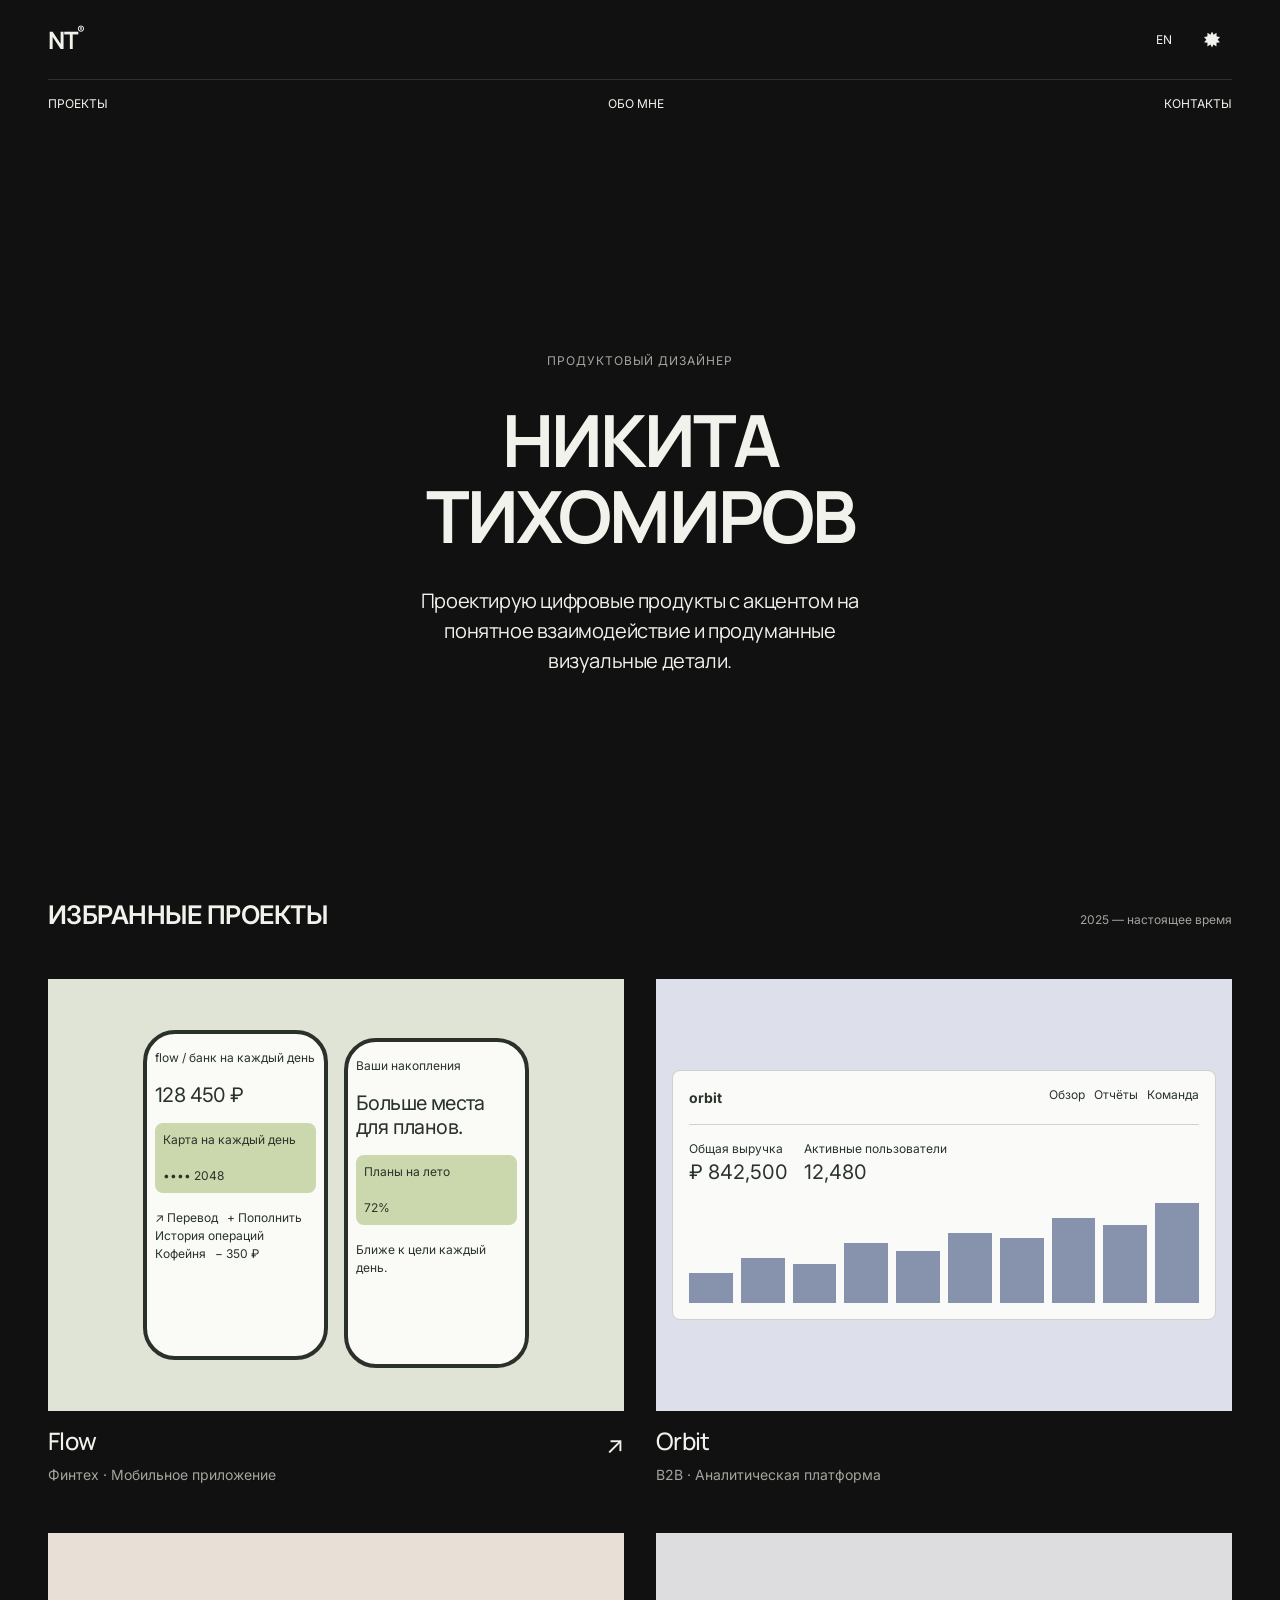
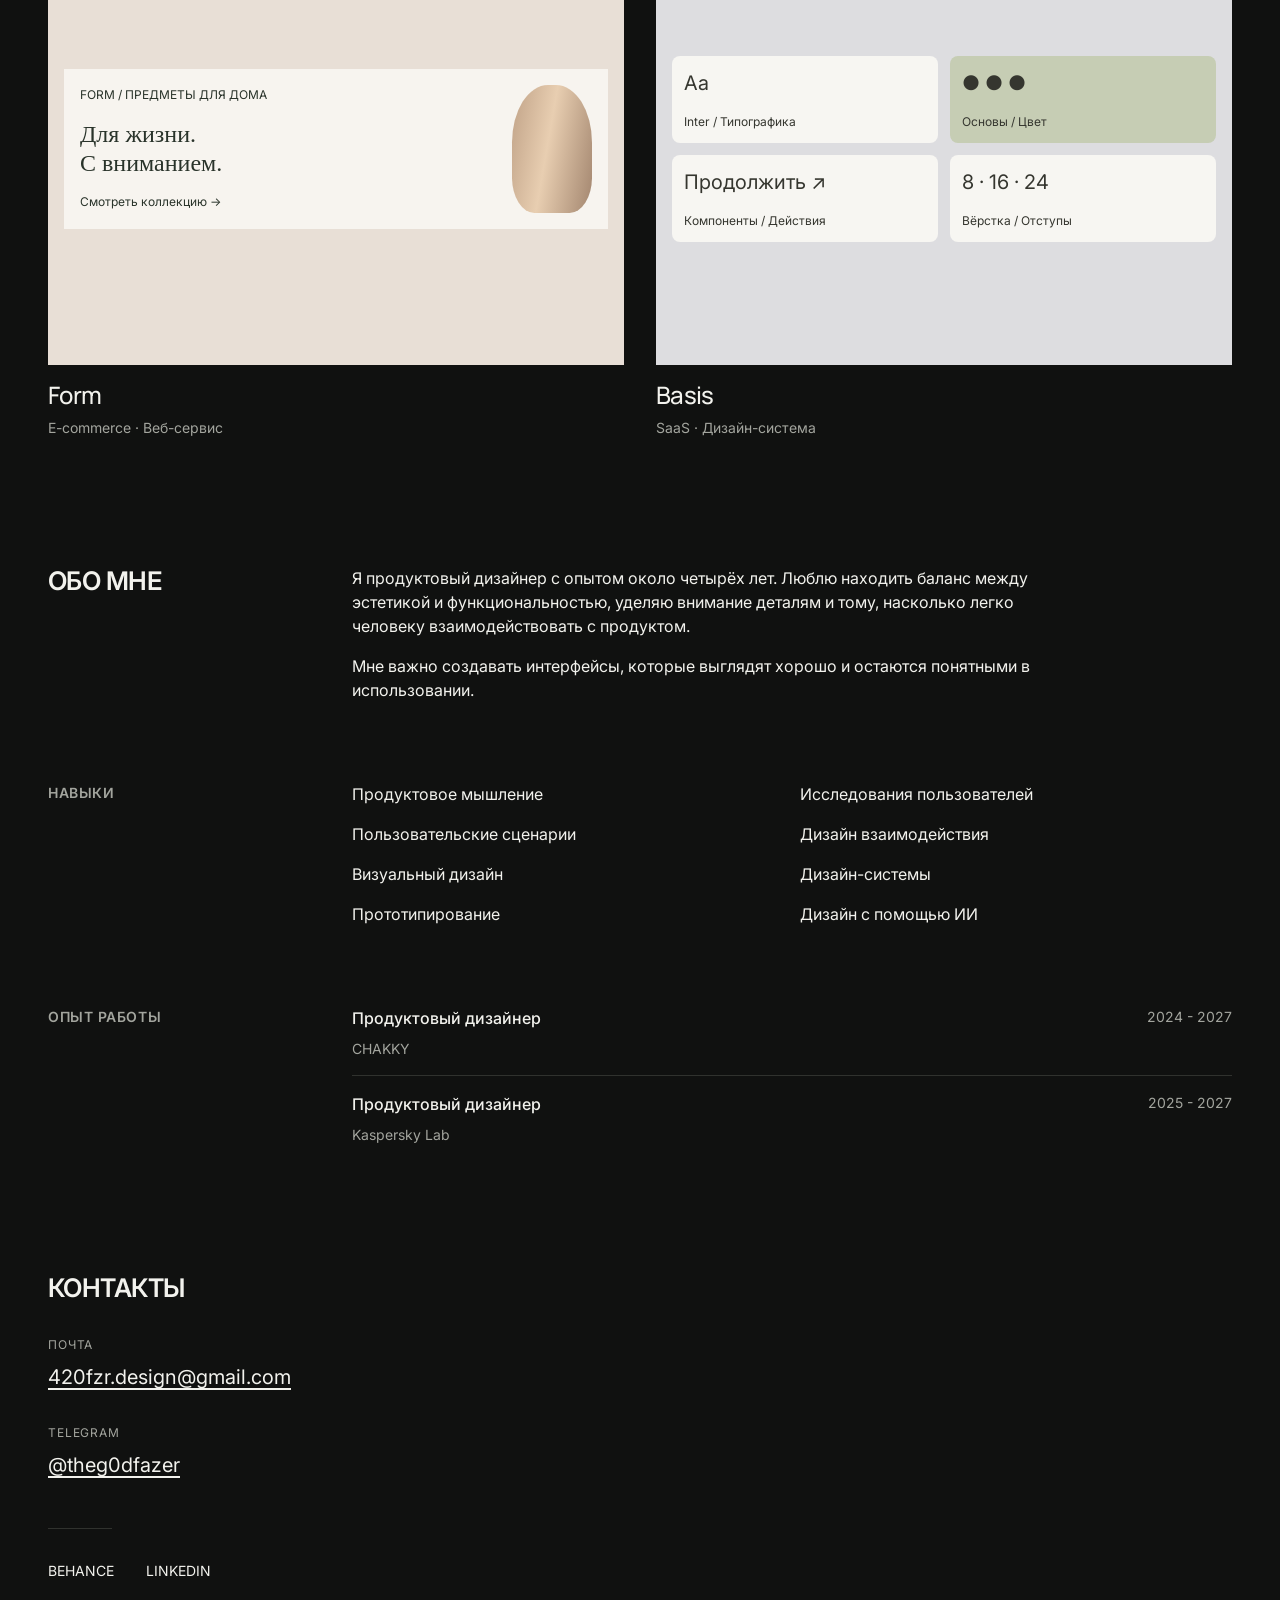
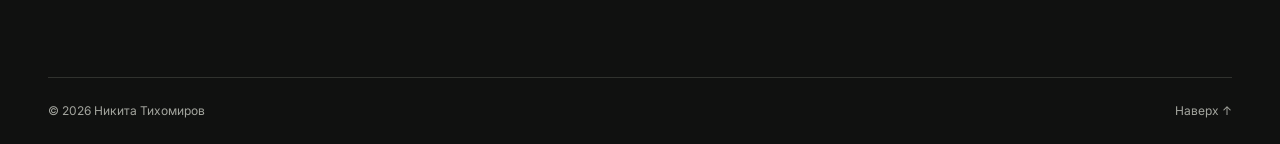
==== commit ab78a17e: "Use centered compact homepage hero" ====
--- a/index.html
+++ b/index.html
@@ -3,7 +3,7 @@
 <span class="theme-icon theme-icon-sun" aria-hidden="true"></span>
 <span class="theme-icon theme-icon-moon" aria-hidden="true"></span>
 </button></div></div><nav aria-label="Navigation"><a href="#work" data-ru="Проекты" data-en="Work">Проекты</a><a href="#about" data-ru="Обо мне" data-en="About">Обо мне</a><a href="#contact" data-ru="Контакты" data-en="Contact">Контакты</a></nav></header>
-<main><section class="hero"><h1><span class="hero-first-name" data-ru="Никита" data-en="Nikita">Никита</span><span class="hero-last-name" data-ru="Тихомиров" data-en="Tikhomirov">Тихомиров</span></h1><div class="intro"><span class="intro-label" data-ru="Продуктовый дизайнер" data-en="Product designer">Продуктовый дизайнер</span><p class="intro-desktop" data-ru="Проектирую цифровые продукты с акцентом на понятное взаимодействие и продуманные визуальные детали." data-en="I design digital products with a focus on clear interactions and thoughtful visual details.">Проектирую цифровые продукты с акцентом на понятное взаимодействие и продуманные визуальные детали.</p><p class="intro-mobile" data-ru="Создаю продуманный цифровой опыт." data-en="Designing thoughtful digital experiences.">Создаю продуманный цифровой опыт.</p></div></section>
+<main><section class="hero"><span class="intro-label" data-ru="Продуктовый дизайнер" data-en="Product designer">Продуктовый дизайнер</span><h1><span class="hero-first-name" data-ru="Никита" data-en="Nikita">Никита</span><span class="hero-last-name" data-ru="Тихомиров" data-en="Tikhomirov">Тихомиров</span></h1><div class="intro"><p class="intro-desktop" data-ru="Проектирую цифровые продукты с акцентом на понятное взаимодействие и продуманные визуальные детали." data-en="I design digital products with a focus on clear interactions and thoughtful visual details.">Проектирую цифровые продукты с акцентом на понятное взаимодействие и продуманные визуальные детали.</p><p class="intro-mobile" data-ru="Создаю продуманный цифровой опыт." data-en="Designing thoughtful digital experiences.">Создаю продуманный цифровой опыт.</p></div></section>
 <section id="work"><div class="section-head"><h2 data-ru="Избранные проекты" data-en="Selected work">Избранные проекты</h2><span class="work-count" data-ru="2025 — настоящее время" data-en="2025 - nowadays">2025 — настоящее время</span></div>
 <article class="project"><a class="project-link" href="projects/flow/" aria-label="Flow"><div class="cover" aria-hidden="true"><div class="phone"><small data-ru="flow / банк на каждый день" data-en="flow / everyday banking">flow / банк на каждый день</small><div class="balance">128 450 ₽</div><div class="bank" data-ru="Карта на каждый день<br><br>•••• 2048" data-en="Your everyday card<br><br>•••• 2048">Карта на каждый день<br><br>•••• 2048</div><div class="rows" data-ru="↗ Перевод &nbsp; + Пополнить<br>История операций<br>Кофейня &nbsp; − 350 ₽" data-en="↗ Transfer &nbsp; + Add money<br>Recent activity<br>Coffee shop &nbsp; − 350 ₽">↗ Перевод &nbsp; + Пополнить<br>История операций<br>Кофейня &nbsp; − 350 ₽</div></div><div class="phone second"><small data-ru="Ваши накопления" data-en="Your savings">Ваши накопления</small><div class="balance" data-ru="Больше места<br>для планов." data-en="Make room<br>for more.">Больше места<br>для планов.</div><div class="bank" data-ru="Планы на лето<br><br>72%" data-en="Summer plans<br><br>72%">Планы на лето<br><br>72%</div><div class="rows" data-ru="Ближе к цели каждый день." data-en="A little closer, every day.">Ближе к цели каждый день.</div></div></div><div class="caption"><div><h3>Flow</h3><p data-ru="Финтех · Мобильное приложение" data-en="Fintech · Mobile app">Финтех · Мобильное приложение</p></div><span class="project-arrow" aria-hidden="true">↗</span></div></a></article>
 <article class="project"><div class="cover" aria-hidden="true"><div class="dashboard"><div class="dash-title"><b>orbit</b><small data-ru="Обзор &nbsp; Отчёты &nbsp; Команда" data-en="Overview &nbsp; Reports &nbsp; Workspace">Обзор &nbsp; Отчёты &nbsp; Команда</small></div><div class="stats"><div><small data-ru="Общая выручка" data-en="Total revenue">Общая выручка</small>₽ 842,500</div><div><small data-ru="Активные пользователи" data-en="Active users">Активные пользователи</small>12,480</div></div><div class="chart"><i style="height:30%"></i><i style="height:45%"></i><i style="height:39%"></i><i style="height:60%"></i><i style="height:52%"></i><i style="height:70%"></i><i style="height:65%"></i><i style="height:85%"></i><i style="height:78%"></i><i style="height:100%"></i></div></div></div><div class="caption"><div><h3>Orbit</h3><p data-ru="B2B · Аналитическая платформа" data-en="B2B · Analytics platform">B2B · Аналитическая платформа</p></div></div></article>
--- a/style.css
+++ b/style.css
@@ -58,13 +58,14 @@
 button:disabled { cursor: wait; }
 a:focus-visible, button:focus-visible { outline: 2px solid currentColor; outline-offset: 4px; }
 h1, h2, h3, p { margin: 0; }
-h1, h2, h3, .logo, .intro p { font-family: Manrope, Inter, sans-serif; }
+h1, h2, h3, .logo, .intro p, .case-lead { font-family: Manrope, Inter, sans-serif; }
 h1, h2, h3 { font-weight: 500; }
 h1 { font-size: var(--h1-size); line-height: 1.05; letter-spacing: -.04em; }
-.hero h1 { font-size: clamp(40px, 9.5vw, 72px); }
+.case-hero h1 { font-size: clamp(40px, 9.5vw, 72px); }
 .hero-first-name, .hero-last-name { display: block; }
-.hero-first-name { font-weight: 300; }
-.hero-last-name { height: 1.1em; white-space: nowrap; }
+.hero h1 { font-weight: 700; text-transform: uppercase; }
+.hero-last-name { overflow-wrap: anywhere; }
+.hero h1 { font-size: clamp(32px, 9vw, 72px); }
 h2 { font-size: clamp(24px, 2vw, 28px); font-weight: 600; line-height: 1.15; letter-spacing: -.04em; text-transform: uppercase; }
 h3 { font-size: var(--h3-size); line-height: 1.2; letter-spacing: -.03em; }
 .wrap { width: calc(100% - 2 * var(--gutter)); margin-inline: auto; }
@@ -103,9 +104,11 @@
   grid-template-columns: repeat(var(--columns), minmax(0, 1fr));
   column-gap: var(--grid-gap);
 }
-.hero { padding-top: var(--space-12); padding-bottom: var(--space-16); row-gap: var(--space-8); align-items: end; }
-.hero h1, .hero .intro { grid-column: 1 / -1; min-width: 0; }
-.intro p { font-size: var(--body-size); line-height: 1.5; letter-spacing: -.02em; }
+.hero { min-height: calc(100vh - var(--header-top-height) - var(--space-12)); min-height: calc(100svh - var(--header-top-height) - var(--space-12)); padding-block: var(--space-8); row-gap: var(--space-6); align-items: center; align-content: center; text-align: center; }
+.hero h1, .hero .intro, .hero > .intro-label { grid-column: 1 / -1; min-width: 0; }
+.hero > .intro-label { margin-bottom: 0; }
+.hero .intro { justify-self: center; max-width: 48ch; }
+.intro p, .case-lead { font-size: var(--body-size); line-height: 1.5; letter-spacing: -.02em; }
 .intro-desktop { display: none; }
 .intro { max-width: 400px; align-self: end; }
 .intro-label { display: block; margin-bottom: var(--space-3); font-size: var(--caption-size); color: var(--muted); letter-spacing: .08em; text-transform: uppercase; }
@@ -182,11 +185,11 @@
 .about, .profile-section { row-gap: var(--space-6); }
 .profile-section { margin-top: var(--space-10); }
 .about > *, .profile-section > * { grid-column: 1 / -1; min-width: 0; }
-.section-head > h2, .about > h2, .contact > h2 { font-family: Inter, sans-serif; color: var(--fg); font-size: clamp(24px, 2vw, 28px); font-weight: 600; line-height: 1.2; letter-spacing: -.02em; }
+.section-head > h2, .about > h2, .contact > h2, .case-section h2 { font-family: Inter, sans-serif; color: var(--fg); font-size: clamp(24px, 2vw, 28px); font-weight: 600; line-height: 1.2; letter-spacing: -.02em; }
 .profile-section > h2 { font-family: Inter, sans-serif; color: var(--muted); font-size: var(--small-size); font-weight: 600; line-height: 1.5; letter-spacing: .04em; }
 .skills-list, .experience-list { list-style: none; padding: 0; margin: 0; }
 .skills-list { display: grid; grid-template-columns: minmax(0, 1fr); gap: var(--space-4); }
-.about p, .skills-list li, .experience-row h3 { font-family: Inter, sans-serif; font-size: var(--body-size); font-weight: 400; line-height: 1.5; letter-spacing: normal; }
+.about p, .skills-list li, .experience-row h3, .case-copy p { font-family: Inter, sans-serif; font-size: var(--body-size); font-weight: 400; line-height: 1.5; letter-spacing: normal; }
 .experience-row { display: grid; grid-template-columns: 1fr; gap: var(--space-2); padding-block: var(--space-4); }
 .experience-row:first-child { padding-top: 0; }
 .experience-row:last-child { padding-bottom: 0; }
@@ -215,8 +218,8 @@
 .caption p, .profile-section > h2, .work-count, .contact-label, .experience-row p, .experience-row > span, footer { transition: color 400ms ease; }
 
 @media (min-width: 768px) {
-  .hero { padding-block: var(--section-space); row-gap: var(--space-6); }
-  .intro p { font-size: var(--large-size); }
+  .hero { padding-block: var(--space-12); row-gap: var(--space-8); }
+  .intro p, .case-lead { font-size: var(--large-size); }
   .intro-desktop { display: block; }
   .intro-mobile { display: none; }
   :root { --gutter: var(--space-8); --columns: 8; --grid-gap: var(--space-6); --section-space: var(--space-20); }
@@ -232,11 +235,9 @@
 }
 @media (min-width: 1024px) {
   :root { --gutter: var(--space-12); --columns: 12; --grid-gap: var(--space-8); --section-space: var(--space-24); --header-top-height: 80px; }
-  .hero { padding-block: var(--space-32); }
   .about, .contact { margin-top: var(--space-32); }
   .profile-section { margin-top: var(--space-20); }
-  .hero h1 { grid-column: 1 / 8; font-size: clamp(72px, 7vw, 112px); }
-  .hero .intro { grid-column: 8 / 13; }
+  .case-hero h1 { font-size: clamp(72px, 7vw, 112px); }
   .project:nth-of-type(odd) { grid-column: 1 / 7; }
   .project:nth-of-type(even) { grid-column: 7 / 13; }
   .about > h2, .profile-section > h2 { grid-column: 1 / 4; }
@@ -255,8 +256,7 @@
 .project-link:hover h3 { text-decoration: underline; text-underline-offset: 4px; }
 .case-hero { padding-block: var(--section-space); }
 .case-kicker, .case-meta dt { color: var(--muted); font-size: var(--caption-size); text-transform: uppercase; letter-spacing: .07em; }
-.case-hero h1 { font-size: clamp(80px, 14vw, 200px); margin-block: var(--space-4); }
-.case-lead { font-family: Manrope, Inter, sans-serif; font-size: clamp(24px, 4vw, 48px); letter-spacing: -.035em; }
+.case-hero h1 { margin-block: var(--space-4); }
 .case-meta { display: grid; grid-template-columns: repeat(3,minmax(0,1fr)); gap: var(--space-6); border-top: 1px solid var(--line); padding-top: var(--space-6); margin: var(--space-12) 0 0; }
 .case-meta dd { margin: var(--space-2) 0 0; }
 .case-visual { margin: 0; }
@@ -264,17 +264,16 @@
 .case-visual .phone { max-width: min(34cqi, 280px); }
 .case-visual figcaption { color: var(--muted); font-size: var(--small-size); margin-top: var(--space-3); }
 .case-section { display: grid; grid-template-columns: minmax(0,1fr); gap: var(--space-6); padding-block: var(--section-space); border-bottom: 1px solid var(--line); }
-.case-section h2 { font-size: var(--small-size); color: var(--muted); letter-spacing: .03em; }
 .case-copy { max-width: 68ch; }
-.case-copy h3 { font-size: clamp(28px,4vw,48px); margin-bottom: var(--space-6); }
-.case-copy p { font-size: var(--large-size); }
-.case-principles { display: grid; grid-template-columns: repeat(3,minmax(0,1fr)); gap: var(--space-8); padding-block: var(--section-space); }
+.case-copy h3 { margin-bottom: var(--space-6); }
+.case-principles { grid-column: 1 / -1; display: grid; grid-template-columns: repeat(3,minmax(0,1fr)); gap: var(--space-8); margin-top: calc(var(--space-12) - var(--space-6)); }
+@media (max-width: 767px) { .case-principles { margin-top: calc(var(--space-8) - var(--space-6)); } }
 .case-principles > div { border-top: 1px solid var(--line); padding-top: var(--space-4); }
 .case-principles span { color: var(--muted); font-size: var(--caption-size); }
 .case-principles h3 { margin-block: var(--space-4); }
 .case-detail-grid { display: flex; justify-content: center; align-items: center; gap: clamp(12px,6vw,96px); background: #e9eae4; color: #29332a; padding: clamp(16px,5vw,80px); container-type: inline-size; }
 .case-next { padding-block: var(--section-space); }
-.case-next a { display: inline-block; font-family: Manrope, Inter, sans-serif; font-size: clamp(32px,6vw,80px); letter-spacing: -.04em; margin-top: var(--space-3); }
-.case-next a:hover { text-decoration: underline; }
+.navigation-cta { display: inline-block; font-family: Manrope, Inter, sans-serif; font-size: clamp(32px,6vw,80px); letter-spacing: -.04em; margin-top: var(--space-3); }
+.navigation-cta:hover { text-decoration: underline; }
 @media (min-width: 768px) { .case-section { grid-template-columns: 1fr 2fr; } }
 @media (max-width: 767px) { .case-meta, .case-principles { grid-template-columns: 1fr; } .case-visual .cover { aspect-ratio: 4 / 3; } }
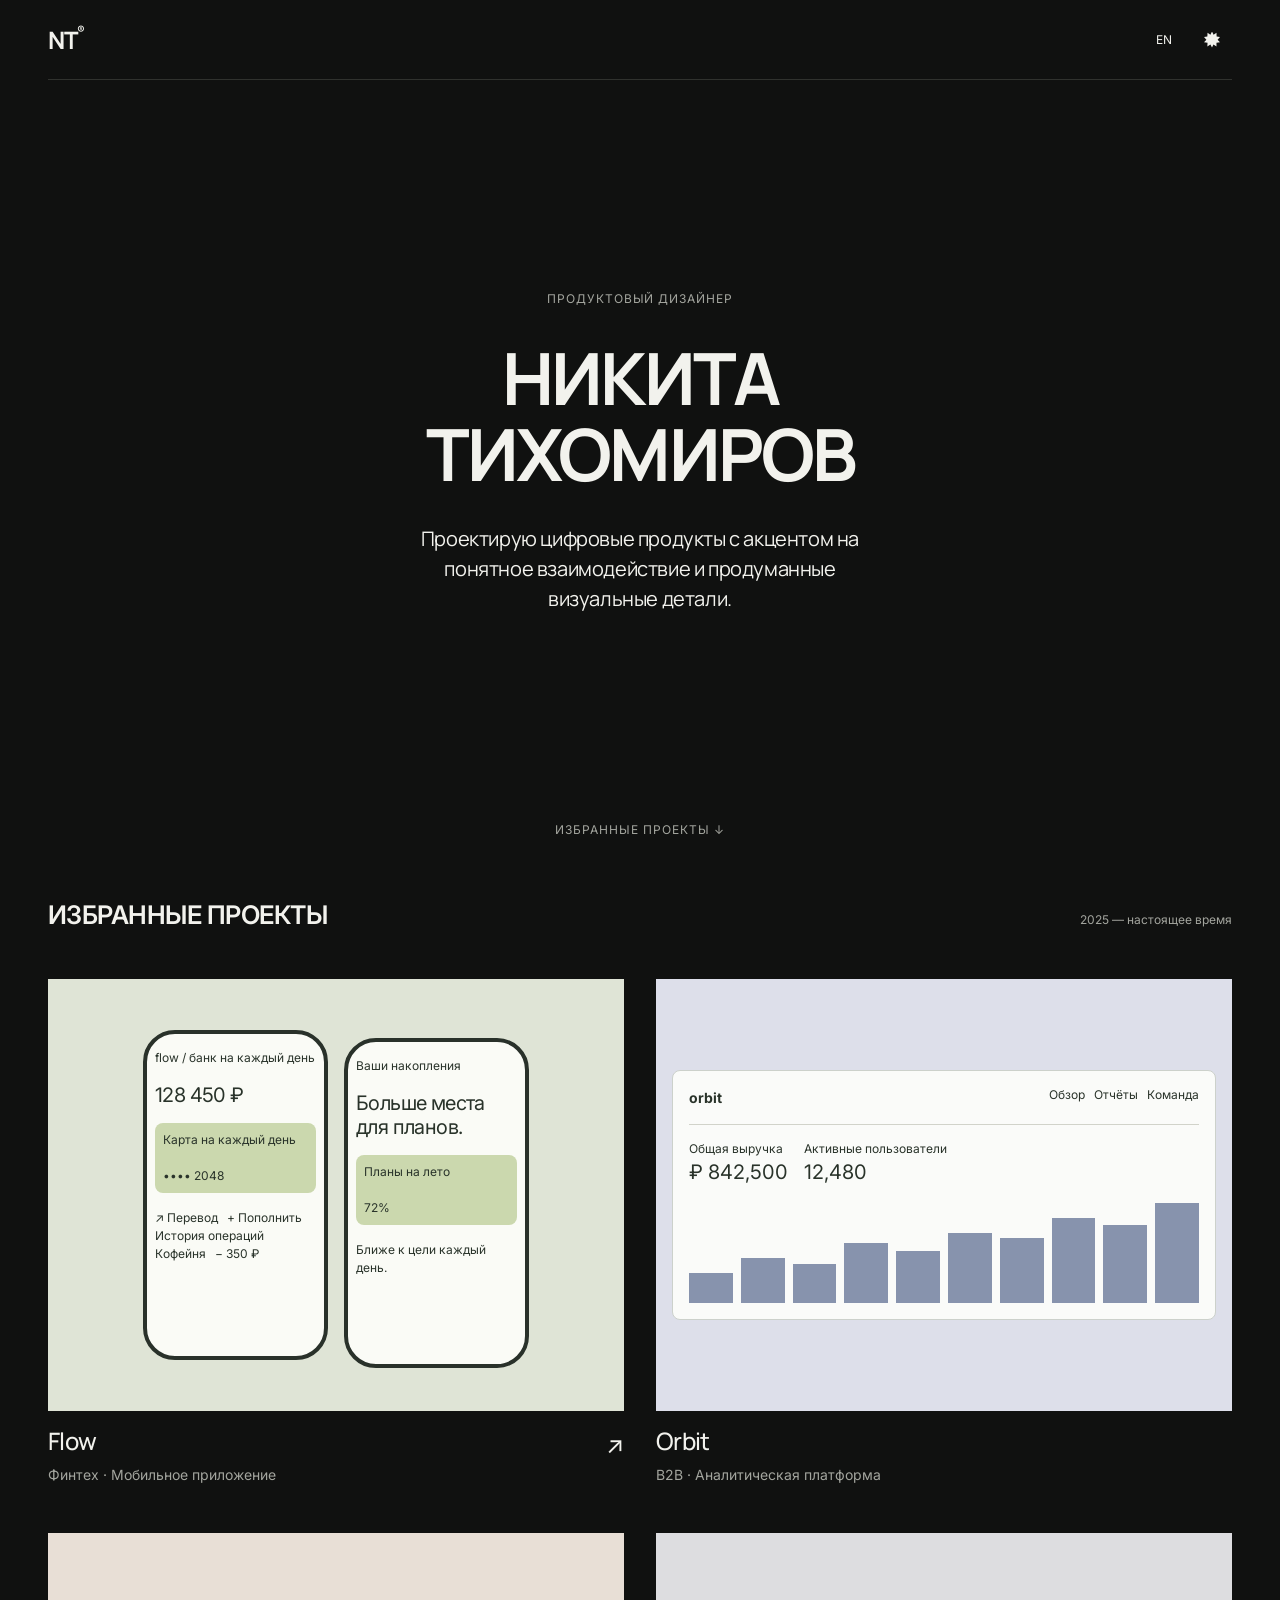
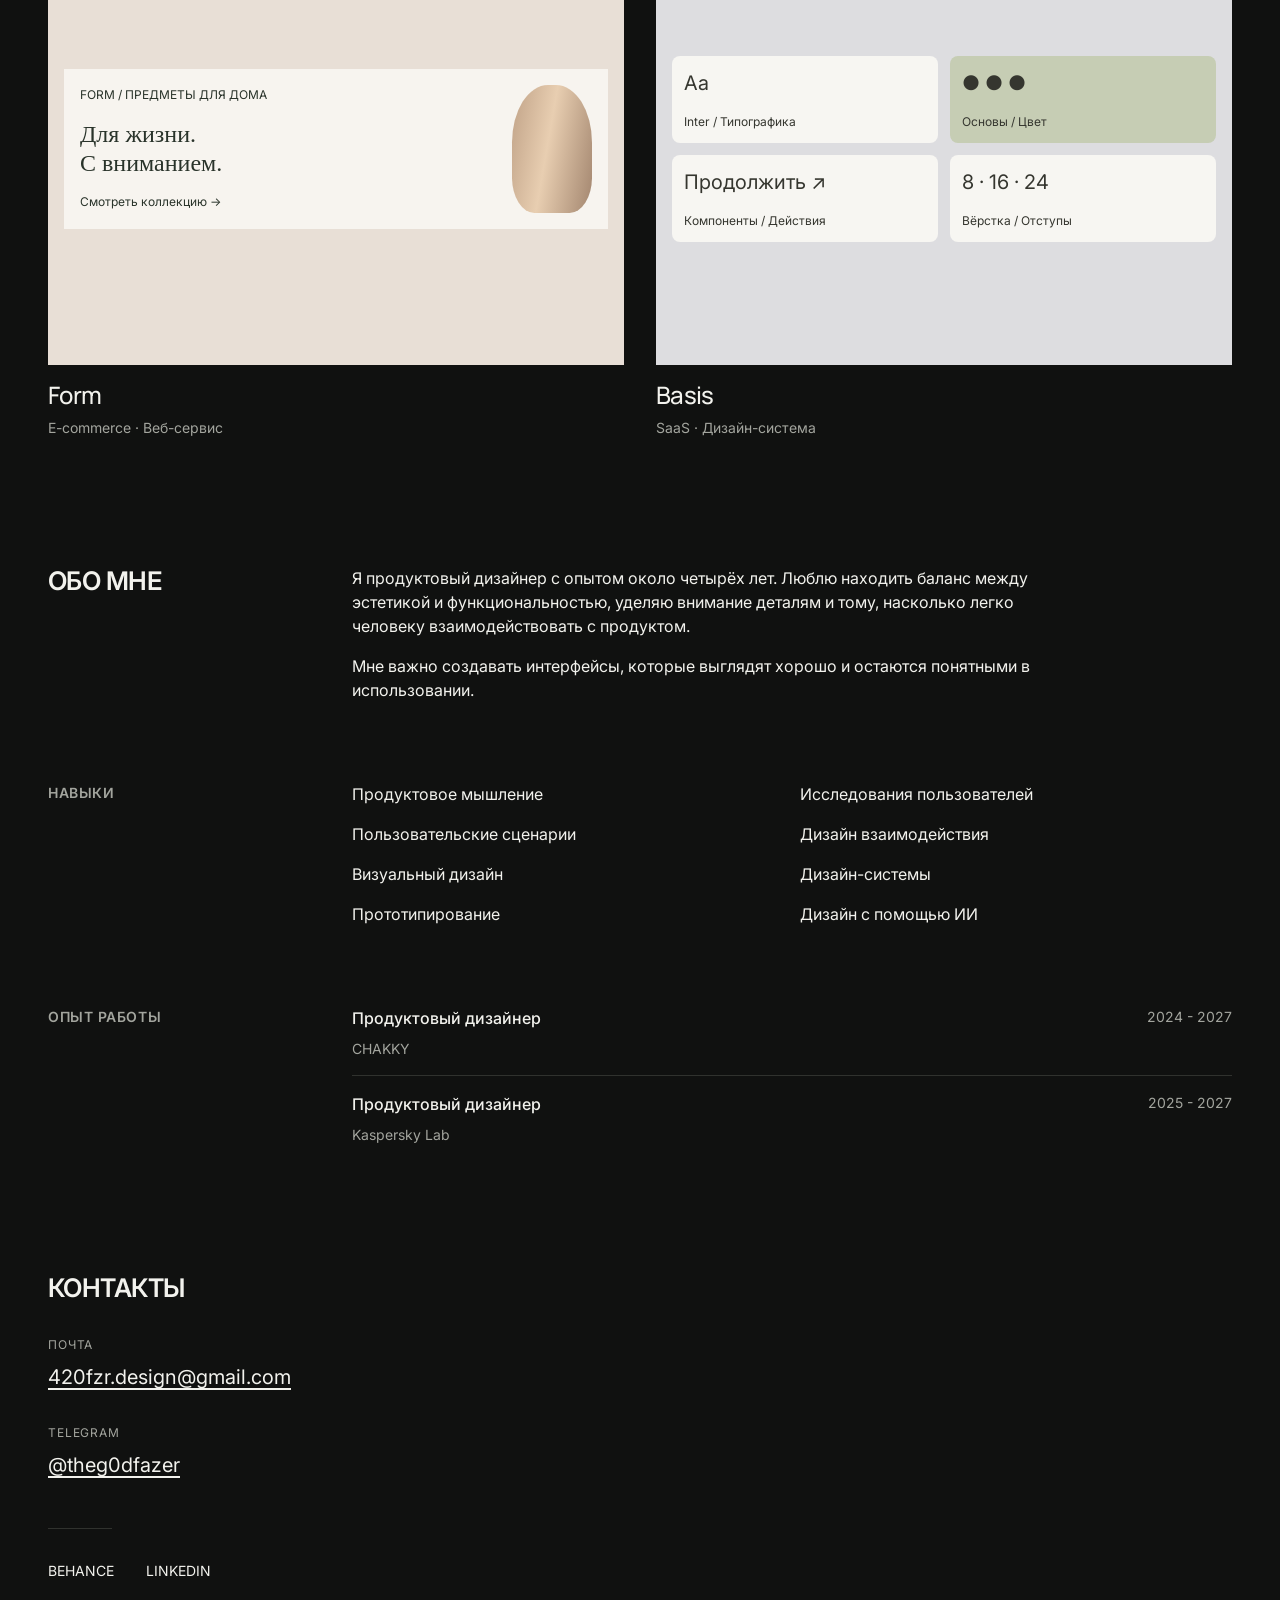
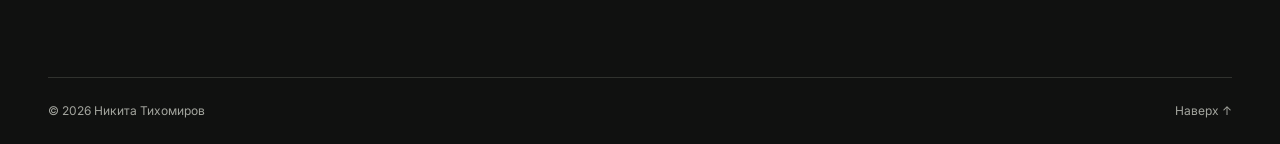
==== commit 48268780: "Reveal homepage navigation on scroll and add work cue" ====
--- a/index.html
+++ b/index.html
@@ -1,9 +1,9 @@
 <!doctype html>
-<html lang="ru" data-theme="dark"><head><meta charset="UTF-8"><meta name="viewport" content="width=device-width,initial-scale=1"><title>Никита Тихомиров — продуктовый дизайнер</title><link href="https://fonts.googleapis.com/css2?family=Inter:wght@400;500;600&family=Manrope:wght@300;400;500;600;700&display=swap" rel="stylesheet"><link rel="stylesheet" href="style.css"><link rel="icon" type="image/svg+xml" href="favicon.svg"></head><body><div class="wrap"><header><div class="header-top"><a href="#" class="logo" aria-label="На главную">NT<sup>®</sup></a><div class="tools"><button id="language" aria-label="Switch language">EN</button><button id="theme" class="theme-toggle" type="button" aria-label="Включить светлую тему">
+<html lang="ru" data-theme="dark"><head><meta charset="UTF-8"><meta name="viewport" content="width=device-width,initial-scale=1"><title>Никита Тихомиров — продуктовый дизайнер</title><link href="https://fonts.googleapis.com/css2?family=Inter:wght@400;500;600&family=Manrope:wght@300;400;500;600;700&display=swap" rel="stylesheet"><link rel="stylesheet" href="style.css"><link rel="icon" type="image/svg+xml" href="favicon.svg"></head><body class="home-page"><div class="wrap"><header><div class="header-top"><a href="#" class="logo" aria-label="На главную">NT<sup>®</sup></a><div class="tools"><button id="language" aria-label="Switch language">EN</button><button id="theme" class="theme-toggle" type="button" aria-label="Включить светлую тему">
 <span class="theme-icon theme-icon-sun" aria-hidden="true"></span>
 <span class="theme-icon theme-icon-moon" aria-hidden="true"></span>
 </button></div></div><nav aria-label="Navigation"><a href="#work" data-ru="Проекты" data-en="Work">Проекты</a><a href="#about" data-ru="Обо мне" data-en="About">Обо мне</a><a href="#contact" data-ru="Контакты" data-en="Contact">Контакты</a></nav></header>
-<main><section class="hero"><span class="intro-label" data-ru="Продуктовый дизайнер" data-en="Product designer">Продуктовый дизайнер</span><h1><span class="hero-first-name" data-ru="Никита" data-en="Nikita">Никита</span><span class="hero-last-name" data-ru="Тихомиров" data-en="Tikhomirov">Тихомиров</span></h1><div class="intro"><p class="intro-desktop" data-ru="Проектирую цифровые продукты с акцентом на понятное взаимодействие и продуманные визуальные детали." data-en="I design digital products with a focus on clear interactions and thoughtful visual details.">Проектирую цифровые продукты с акцентом на понятное взаимодействие и продуманные визуальные детали.</p><p class="intro-mobile" data-ru="Создаю продуманный цифровой опыт." data-en="Designing thoughtful digital experiences.">Создаю продуманный цифровой опыт.</p></div></section>
+<main><section class="hero"><span class="intro-label" data-ru="Продуктовый дизайнер" data-en="Product designer">Продуктовый дизайнер</span><h1><span class="hero-first-name" data-ru="Никита" data-en="Nikita">Никита</span><span class="hero-last-name" data-ru="Тихомиров" data-en="Tikhomirov">Тихомиров</span></h1><div class="intro"><p class="intro-desktop" data-ru="Проектирую цифровые продукты с акцентом на понятное взаимодействие и продуманные визуальные детали." data-en="I design digital products with a focus on clear interactions and thoughtful visual details.">Проектирую цифровые продукты с акцентом на понятное взаимодействие и продуманные визуальные детали.</p><p class="intro-mobile" data-ru="Создаю продуманный цифровой опыт." data-en="Designing thoughtful digital experiences.">Создаю продуманный цифровой опыт.</p></div><a class="hero-scroll" href="#work" data-ru="Избранные проекты ↓" data-en="Selected work ↓">Избранные проекты ↓</a></section>
 <section id="work"><div class="section-head"><h2 data-ru="Избранные проекты" data-en="Selected work">Избранные проекты</h2><span class="work-count" data-ru="2025 — настоящее время" data-en="2025 - nowadays">2025 — настоящее время</span></div>
 <article class="project"><a class="project-link" href="projects/flow/" aria-label="Flow"><div class="cover" aria-hidden="true"><div class="phone"><small data-ru="flow / банк на каждый день" data-en="flow / everyday banking">flow / банк на каждый день</small><div class="balance">128 450 ₽</div><div class="bank" data-ru="Карта на каждый день<br><br>•••• 2048" data-en="Your everyday card<br><br>•••• 2048">Карта на каждый день<br><br>•••• 2048</div><div class="rows" data-ru="↗ Перевод &nbsp; + Пополнить<br>История операций<br>Кофейня &nbsp; − 350 ₽" data-en="↗ Transfer &nbsp; + Add money<br>Recent activity<br>Coffee shop &nbsp; − 350 ₽">↗ Перевод &nbsp; + Пополнить<br>История операций<br>Кофейня &nbsp; − 350 ₽</div></div><div class="phone second"><small data-ru="Ваши накопления" data-en="Your savings">Ваши накопления</small><div class="balance" data-ru="Больше места<br>для планов." data-en="Make room<br>for more.">Больше места<br>для планов.</div><div class="bank" data-ru="Планы на лето<br><br>72%" data-en="Summer plans<br><br>72%">Планы на лето<br><br>72%</div><div class="rows" data-ru="Ближе к цели каждый день." data-en="A little closer, every day.">Ближе к цели каждый день.</div></div></div><div class="caption"><div><h3>Flow</h3><p data-ru="Финтех · Мобильное приложение" data-en="Fintech · Mobile app">Финтех · Мобильное приложение</p></div><span class="project-arrow" aria-hidden="true">↗</span></div></a></article>
 <article class="project"><div class="cover" aria-hidden="true"><div class="dashboard"><div class="dash-title"><b>orbit</b><small data-ru="Обзор &nbsp; Отчёты &nbsp; Команда" data-en="Overview &nbsp; Reports &nbsp; Workspace">Обзор &nbsp; Отчёты &nbsp; Команда</small></div><div class="stats"><div><small data-ru="Общая выручка" data-en="Total revenue">Общая выручка</small>₽ 842,500</div><div><small data-ru="Активные пользователи" data-en="Active users">Активные пользователи</small>12,480</div></div><div class="chart"><i style="height:30%"></i><i style="height:45%"></i><i style="height:39%"></i><i style="height:60%"></i><i style="height:52%"></i><i style="height:70%"></i><i style="height:65%"></i><i style="height:85%"></i><i style="height:78%"></i><i style="height:100%"></i></div></div></div><div class="caption"><div><h3>Orbit</h3><p data-ru="B2B · Аналитическая платформа" data-en="B2B · Analytics platform">B2B · Аналитическая платформа</p></div></div></article>
--- a/style.css
+++ b/style.css
@@ -277,3 +277,14 @@
 .navigation-cta:hover { text-decoration: underline; }
 @media (min-width: 768px) { .case-section { grid-template-columns: 1fr 2fr; } }
 @media (max-width: 767px) { .case-meta, .case-principles { grid-template-columns: 1fr; } .case-visual .cover { aspect-ratio: 4 / 3; } }
+
+/* Homepage: overlay navigation avoids consuming space in the first screen. */
+.home-page header.nav-enhanced nav { position: absolute; top: 100%; left: 0; right: 0; opacity: 0; visibility: hidden; }
+.home-page header.nav-enhanced.nav-ready nav { opacity: 1; visibility: visible; }
+.home-page:has(header.nav-enhanced) .hero { min-height: calc(100vh - var(--header-top-height)); min-height: calc(100svh - var(--header-top-height)); }
+.home-page .hero { grid-template-rows: 1fr auto auto auto 1fr auto; align-content: stretch; }
+.home-page .hero > .intro-label { grid-row: 2; }
+.home-page .hero h1 { grid-row: 3; }
+.home-page .hero .intro { grid-row: 4; }
+.hero-scroll { grid-column: 1 / -1; grid-row: 6; justify-self: center; display: inline-flex; align-items: center; min-height: 44px; font-size: var(--caption-size); text-transform: uppercase; letter-spacing: .08em; color: var(--muted); text-underline-offset: 4px; }
+.hero-scroll:hover { text-decoration: underline; }
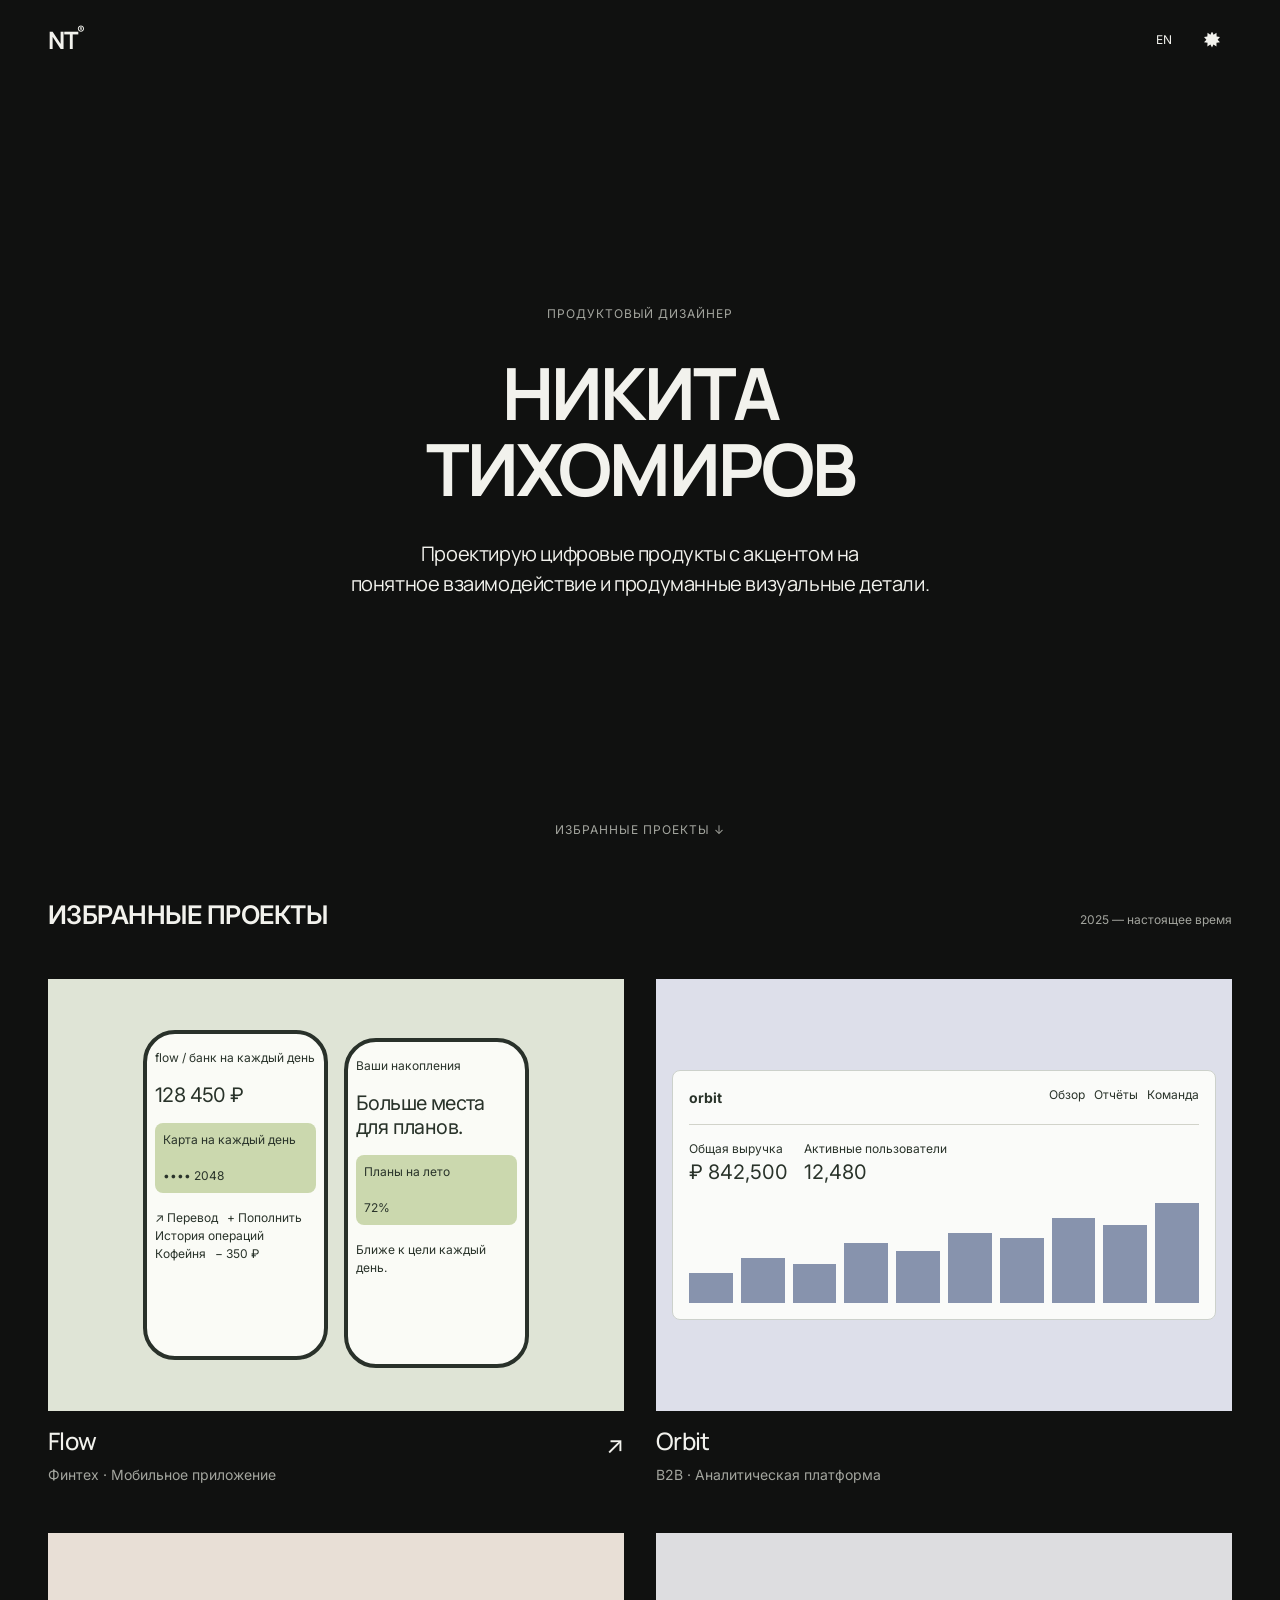
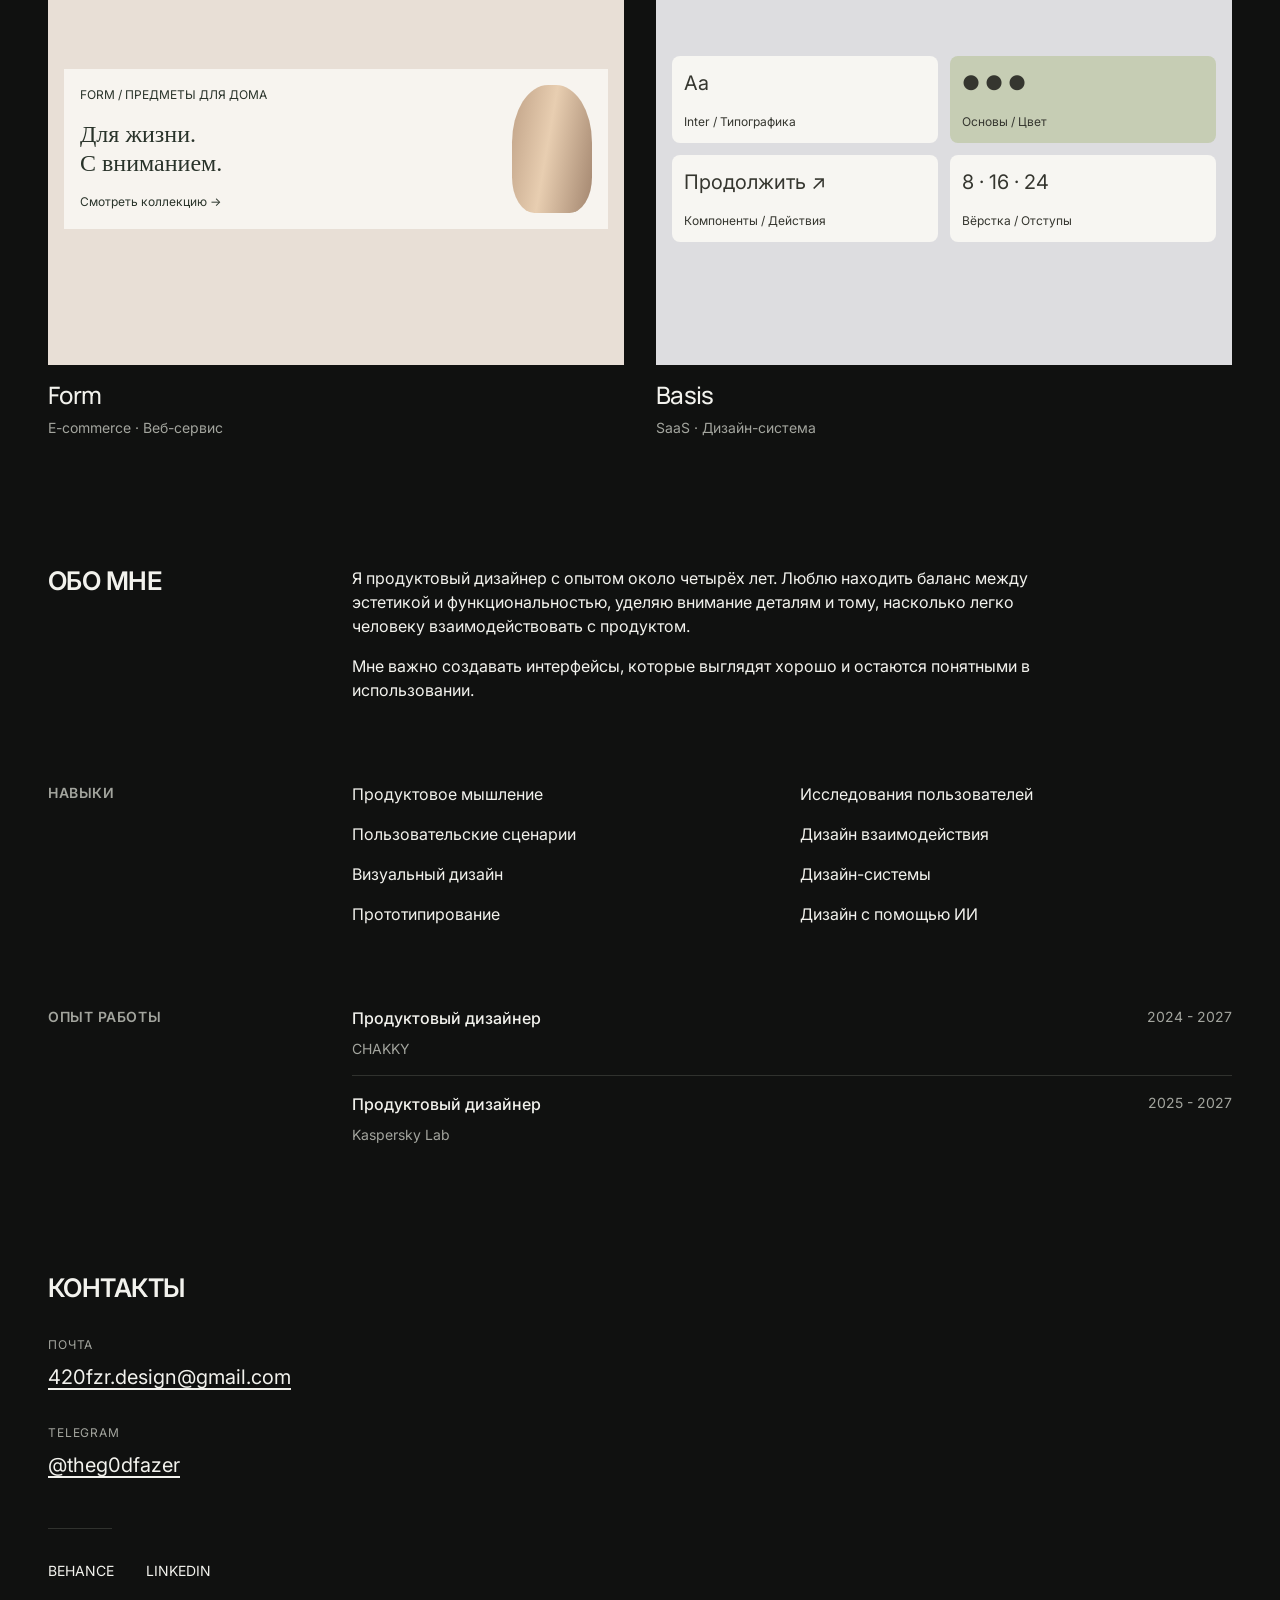
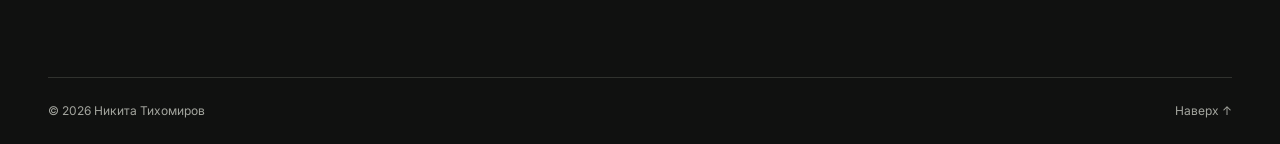
==== commit 7ac946aa: "Keep bilingual hero two lines and restore scroll fade-in" ====
--- a/index.html
+++ b/index.html
@@ -3,7 +3,7 @@
 <span class="theme-icon theme-icon-sun" aria-hidden="true"></span>
 <span class="theme-icon theme-icon-moon" aria-hidden="true"></span>
 </button></div></div><nav aria-label="Navigation"><a href="#work" data-ru="Проекты" data-en="Work">Проекты</a><a href="#about" data-ru="Обо мне" data-en="About">Обо мне</a><a href="#contact" data-ru="Контакты" data-en="Contact">Контакты</a></nav></header>
-<main><section class="hero"><span class="intro-label" data-ru="Продуктовый дизайнер" data-en="Product designer">Продуктовый дизайнер</span><h1><span class="hero-first-name" data-ru="Никита" data-en="Nikita">Никита</span><span class="hero-last-name" data-ru="Тихомиров" data-en="Tikhomirov">Тихомиров</span></h1><div class="intro"><p class="intro-desktop" data-ru="Проектирую цифровые продукты с акцентом на понятное взаимодействие и продуманные визуальные детали." data-en="I design digital products with a focus on clear interactions and thoughtful visual details.">Проектирую цифровые продукты с акцентом на понятное взаимодействие и продуманные визуальные детали.</p><p class="intro-mobile" data-ru="Создаю продуманный цифровой опыт." data-en="Designing thoughtful digital experiences.">Создаю продуманный цифровой опыт.</p></div><a class="hero-scroll" href="#work" data-ru="Избранные проекты ↓" data-en="Selected work ↓">Избранные проекты ↓</a></section>
+<main><section class="hero"><span class="intro-label" data-ru="Продуктовый дизайнер" data-en="Product designer">Продуктовый дизайнер</span><h1><span class="hero-first-name" data-ru="Никита" data-en="Nikita">Никита</span><span class="hero-last-name" data-ru="Тихомиров" data-en="Tikhomirov">Тихомиров</span></h1><div class="intro"><p class="intro-desktop" data-ru="Проектирую цифровые продукты с акцентом на<br>понятное взаимодействие и продуманные визуальные детали." data-en="I design digital products with a focus on<br>clear interactions and thoughtful visual details.">Проектирую цифровые продукты с акцентом на<br>понятное взаимодействие и продуманные визуальные детали.</p><p class="intro-mobile" data-ru="Создаю продуманный<br>цифровой опыт." data-en="Designing thoughtful<br>digital experiences.">Создаю продуманный<br>цифровой опыт.</p></div><a class="hero-scroll" href="#work" data-ru="Избранные проекты ↓" data-en="Selected work ↓">Избранные проекты ↓</a></section>
 <section id="work"><div class="section-head"><h2 data-ru="Избранные проекты" data-en="Selected work">Избранные проекты</h2><span class="work-count" data-ru="2025 — настоящее время" data-en="2025 - nowadays">2025 — настоящее время</span></div>
 <article class="project"><a class="project-link" href="projects/flow/" aria-label="Flow"><div class="cover" aria-hidden="true"><div class="phone"><small data-ru="flow / банк на каждый день" data-en="flow / everyday banking">flow / банк на каждый день</small><div class="balance">128 450 ₽</div><div class="bank" data-ru="Карта на каждый день<br><br>•••• 2048" data-en="Your everyday card<br><br>•••• 2048">Карта на каждый день<br><br>•••• 2048</div><div class="rows" data-ru="↗ Перевод &nbsp; + Пополнить<br>История операций<br>Кофейня &nbsp; − 350 ₽" data-en="↗ Transfer &nbsp; + Add money<br>Recent activity<br>Coffee shop &nbsp; − 350 ₽">↗ Перевод &nbsp; + Пополнить<br>История операций<br>Кофейня &nbsp; − 350 ₽</div></div><div class="phone second"><small data-ru="Ваши накопления" data-en="Your savings">Ваши накопления</small><div class="balance" data-ru="Больше места<br>для планов." data-en="Make room<br>for more.">Больше места<br>для планов.</div><div class="bank" data-ru="Планы на лето<br><br>72%" data-en="Summer plans<br><br>72%">Планы на лето<br><br>72%</div><div class="rows" data-ru="Ближе к цели каждый день." data-en="A little closer, every day.">Ближе к цели каждый день.</div></div></div><div class="caption"><div><h3>Flow</h3><p data-ru="Финтех · Мобильное приложение" data-en="Fintech · Mobile app">Финтех · Мобильное приложение</p></div><span class="project-arrow" aria-hidden="true">↗</span></div></a></article>
 <article class="project"><div class="cover" aria-hidden="true"><div class="dashboard"><div class="dash-title"><b>orbit</b><small data-ru="Обзор &nbsp; Отчёты &nbsp; Команда" data-en="Overview &nbsp; Reports &nbsp; Workspace">Обзор &nbsp; Отчёты &nbsp; Команда</small></div><div class="stats"><div><small data-ru="Общая выручка" data-en="Total revenue">Общая выручка</small>₽ 842,500</div><div><small data-ru="Активные пользователи" data-en="Active users">Активные пользователи</small>12,480</div></div><div class="chart"><i style="height:30%"></i><i style="height:45%"></i><i style="height:39%"></i><i style="height:60%"></i><i style="height:52%"></i><i style="height:70%"></i><i style="height:65%"></i><i style="height:85%"></i><i style="height:78%"></i><i style="height:100%"></i></div></div></div><div class="caption"><div><h3>Orbit</h3><p data-ru="B2B · Аналитическая платформа" data-en="B2B · Analytics platform">B2B · Аналитическая платформа</p></div></div></article>
--- a/style.css
+++ b/style.css
@@ -64,8 +64,9 @@
 .case-hero h1 { font-size: clamp(40px, 9.5vw, 72px); }
 .hero-first-name, .hero-last-name { display: block; }
 .hero h1 { font-weight: 700; text-transform: uppercase; }
-.hero-last-name { overflow-wrap: anywhere; }
-.hero h1 { font-size: clamp(32px, 9vw, 72px); }
+.hero-last-name { white-space: nowrap; }
+.hero-first-name { white-space: nowrap; }
+.hero h1 { font-size: min(clamp(32px, 9vw, 72px), calc((100vw - 2 * var(--gutter)) * .14)); }
 h2 { font-size: clamp(24px, 2vw, 28px); font-weight: 600; line-height: 1.15; letter-spacing: -.04em; text-transform: uppercase; }
 h3 { font-size: var(--h3-size); line-height: 1.2; letter-spacing: -.03em; }
 .wrap { width: calc(100% - 2 * var(--gutter)); margin-inline: auto; }
@@ -107,14 +108,15 @@
 .hero { min-height: calc(100vh - var(--header-top-height) - var(--space-12)); min-height: calc(100svh - var(--header-top-height) - var(--space-12)); padding-block: var(--space-8); row-gap: var(--space-6); align-items: center; align-content: center; text-align: center; }
 .hero h1, .hero .intro, .hero > .intro-label { grid-column: 1 / -1; min-width: 0; }
 .hero > .intro-label { margin-bottom: 0; }
-.hero .intro { justify-self: center; max-width: 48ch; }
+.hero .intro { justify-self: center; width: 100%; max-width: 68ch; }
 .intro p, .case-lead { font-size: var(--body-size); line-height: 1.5; letter-spacing: -.02em; }
+.hero .intro p { text-wrap: balance; min-height: 3em; }
 .intro-desktop { display: none; }
 .intro { max-width: 400px; align-self: end; }
 .intro-label { display: block; margin-bottom: var(--space-3); font-size: var(--caption-size); color: var(--muted); letter-spacing: .08em; text-transform: uppercase; }
 .about > div { max-width: 68ch; }
 .about p + p { margin-top: var(--space-4); }
-.intro br { display: none; }
+.hero .intro br { display: initial; }
 #work { row-gap: var(--space-12); }
 .section-head { grid-column: 1 / -1; display: flex; align-items: baseline; justify-content: space-between; flex-wrap: wrap; gap: var(--space-4); }
 .work-count { font-size: var(--caption-size); color: var(--muted); }
@@ -213,13 +215,15 @@
 .social-placeholders { display: flex; flex-wrap: wrap; gap: var(--space-8); position: relative; padding-top: var(--space-8); font-size: var(--small-size); }
 .social-placeholders::before { content: ''; position: absolute; top: 0; left: 0; width: 64px; height: 1px; background: var(--line); }
 footer { display: flex; flex-wrap: wrap; justify-content: space-between; gap: var(--space-4); padding-block: var(--space-6); border-top: 1px solid var(--line); color: var(--muted); font-size: var(--caption-size); }
-.scroll-reveal { opacity: 0; transform: translateY(24px); transition: opacity 520ms ease, transform 620ms cubic-bezier(.22,1,.36,1), border-color 400ms ease; }
-.scroll-reveal.is-revealed, .scroll-reveal:focus-within { opacity: 1; transform: translateY(0); }
+.scroll-reveal.is-revealed { animation: reveal-content 620ms cubic-bezier(.22,1,.36,1) both; }
+@keyframes reveal-content { from { opacity: 0; transform: translateY(24px); } to { opacity: 1; transform: translateY(0); } }
+.scroll-reveal:focus-within { animation: none; }
 .caption p, .profile-section > h2, .work-count, .contact-label, .experience-row p, .experience-row > span, footer { transition: color 400ms ease; }
 
 @media (min-width: 768px) {
   .hero { padding-block: var(--space-12); row-gap: var(--space-8); }
   .intro p, .case-lead { font-size: var(--large-size); }
+  .hero .intro { font-size: var(--large-size); max-width: 68ch; }
   .intro-desktop { display: block; }
   .intro-mobile { display: none; }
   :root { --gutter: var(--space-8); --columns: 8; --grid-gap: var(--space-6); --section-space: var(--space-20); }
@@ -246,7 +250,7 @@
 @media (prefers-reduced-motion: reduce) {
   html { scroll-behavior: auto; }
   *, *::before, *::after { transition: none !important; }
-  .scroll-reveal { opacity: 1; transform: none; }
+  .scroll-reveal, .scroll-reveal.is-revealed { animation: none; opacity: 1; transform: none; }
 }
 
 /* Case study and linked project card */
@@ -279,8 +283,10 @@
 @media (max-width: 767px) { .case-meta, .case-principles { grid-template-columns: 1fr; } .case-visual .cover { aspect-ratio: 4 / 3; } }
 
 /* Homepage: overlay navigation avoids consuming space in the first screen. */
-.home-page header.nav-enhanced nav { position: absolute; top: 100%; left: 0; right: 0; opacity: 0; visibility: hidden; }
-.home-page header.nav-enhanced.nav-ready nav { opacity: 1; visibility: visible; }
+.home-page header.nav-enhanced nav { position: absolute; top: 100%; left: 0; right: 0; opacity: 0; visibility: hidden; transition: opacity 240ms ease, visibility 0s linear 240ms; }
+.home-page header.nav-enhanced:not(.nav-ready) nav a { pointer-events: none; }
+.home-page header.nav-enhanced.nav-ready nav { opacity: 1; visibility: visible; transition-delay: 0s; }
+.home-page header.nav-enhanced nav:focus-within { opacity: 1; visibility: visible; transition-delay: 0s; }
 .home-page:has(header.nav-enhanced) .hero { min-height: calc(100vh - var(--header-top-height)); min-height: calc(100svh - var(--header-top-height)); }
 .home-page .hero { grid-template-rows: 1fr auto auto auto 1fr auto; align-content: stretch; }
 .home-page .hero > .intro-label { grid-row: 2; }
@@ -288,3 +294,7 @@
 .home-page .hero .intro { grid-row: 4; }
 .hero-scroll { grid-column: 1 / -1; grid-row: 6; justify-self: center; display: inline-flex; align-items: center; min-height: 44px; font-size: var(--caption-size); text-transform: uppercase; letter-spacing: .08em; color: var(--muted); text-underline-offset: 4px; }
 .hero-scroll:hover { text-decoration: underline; }
+
+/* First-screen details, scoped to the homepage. */
+.home-page .header-top { border-bottom-color: transparent; }
+.home-page.has-left-top .hero-scroll:not(:focus-visible) { visibility: hidden; }
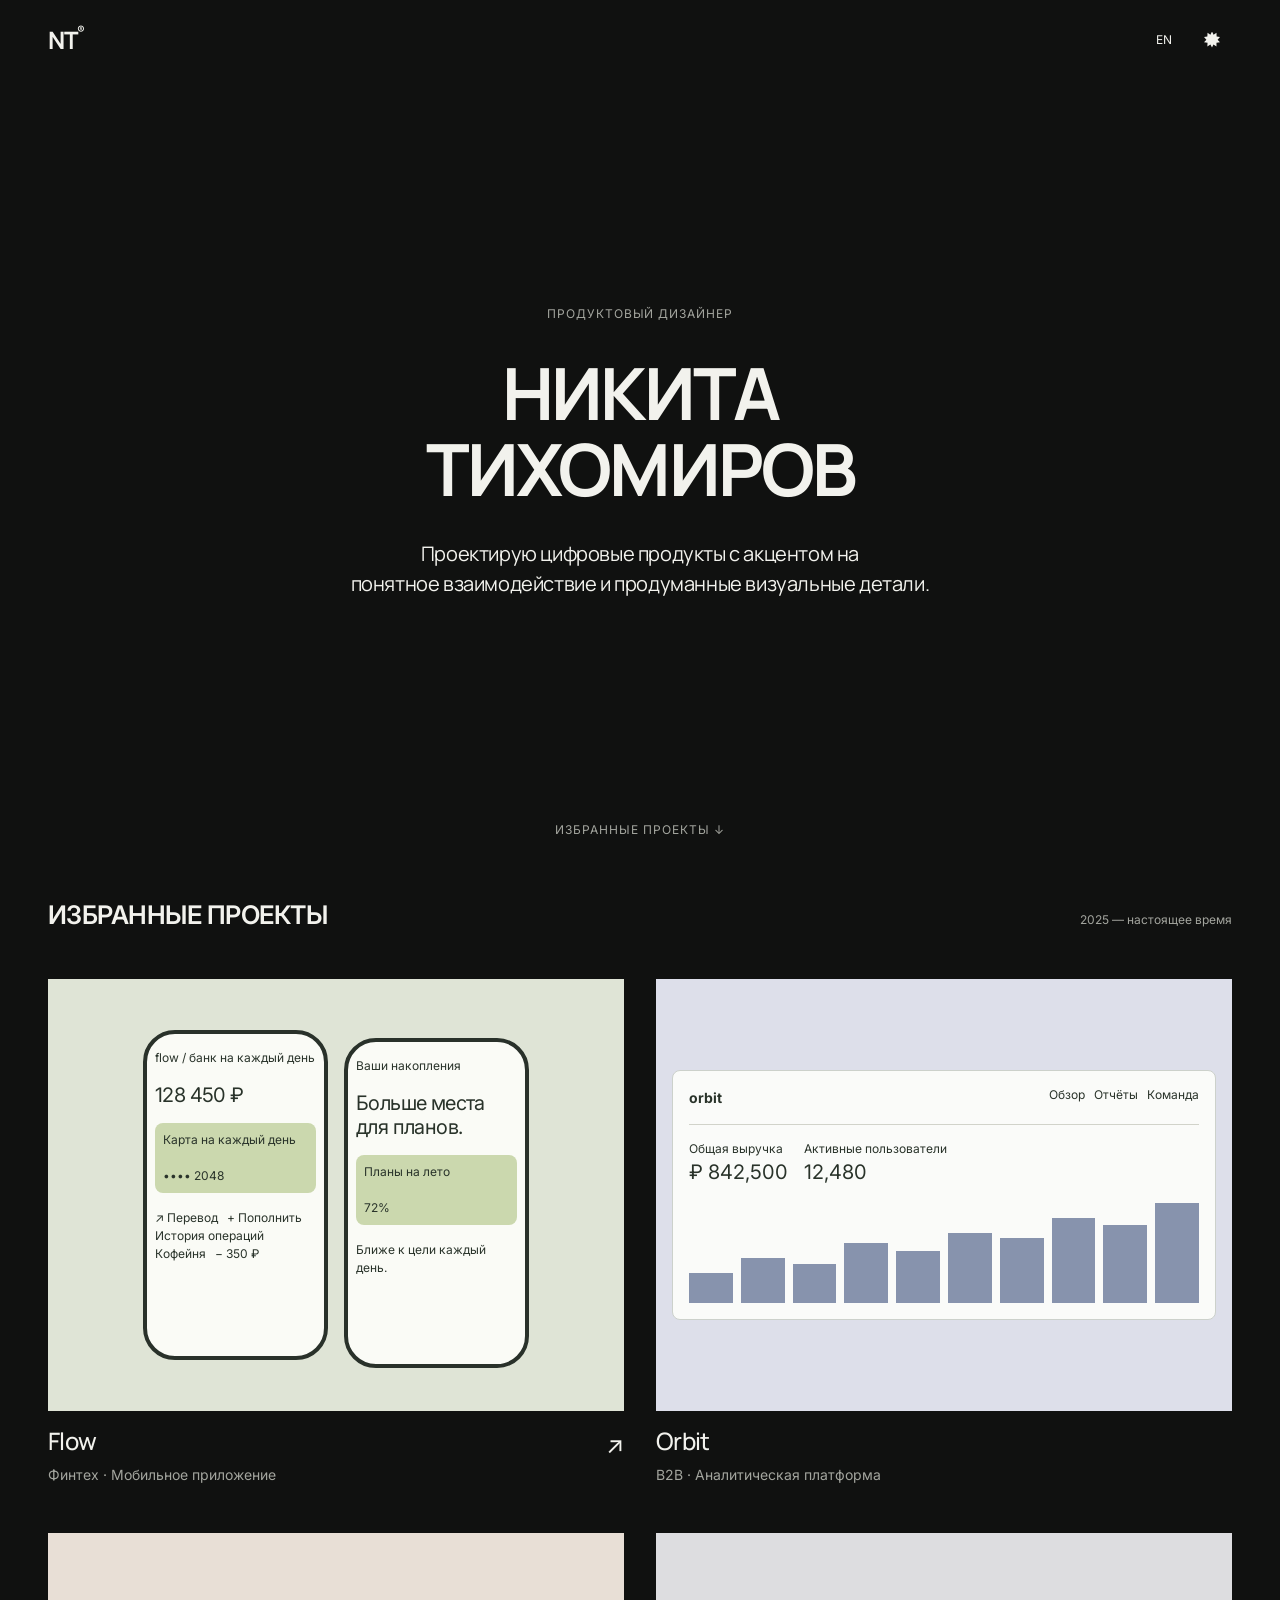
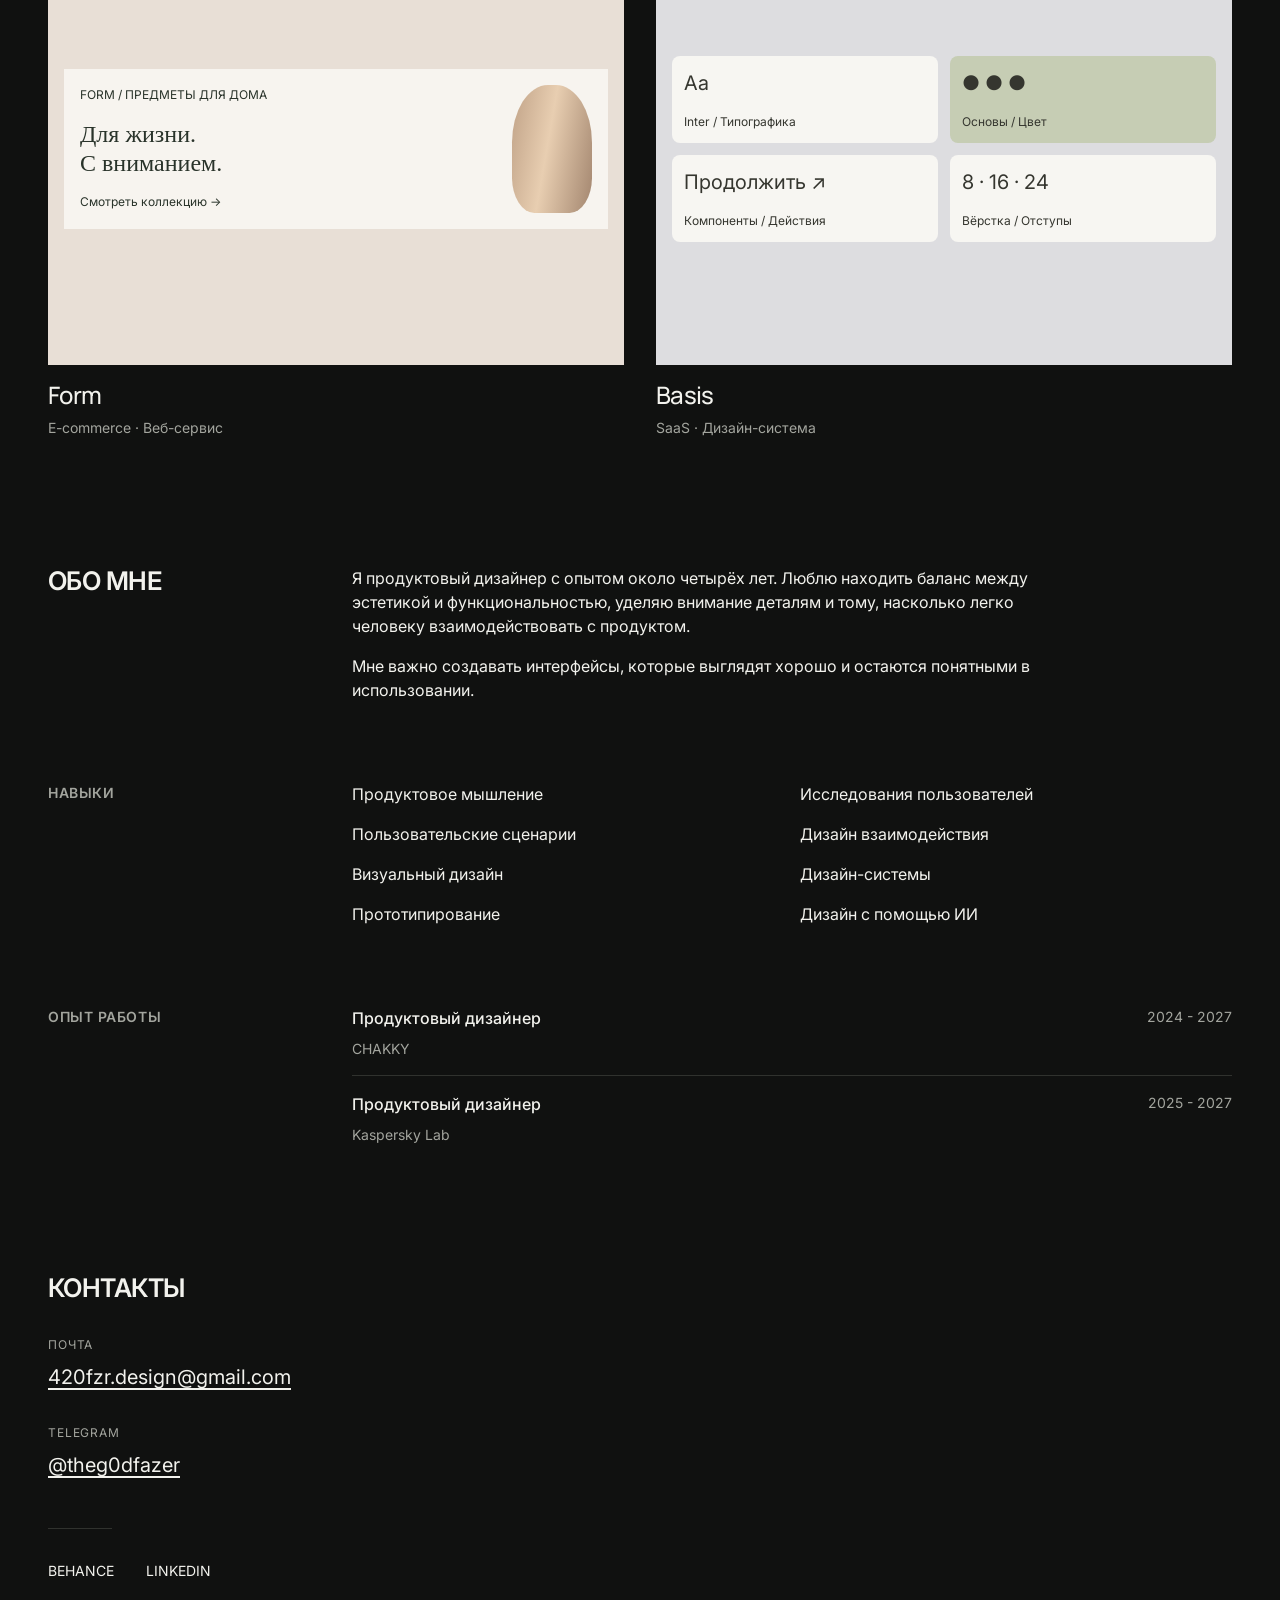
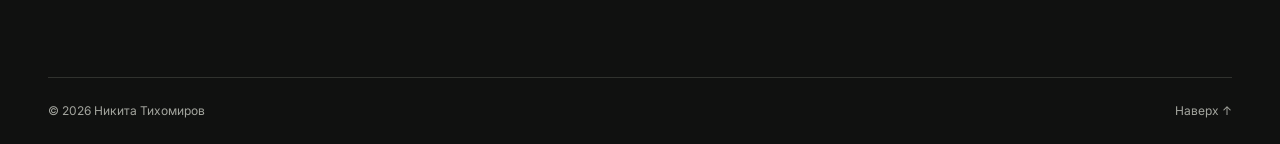
==== commit 637e2748: "Prevent menu flash and include work cue in 1.2s entrance" ====
--- a/index.html
+++ b/index.html
@@ -3,7 +3,7 @@
 <span class="theme-icon theme-icon-sun" aria-hidden="true"></span>
 <span class="theme-icon theme-icon-moon" aria-hidden="true"></span>
 </button></div></div><nav aria-label="Navigation"><a href="#work" data-ru="Проекты" data-en="Work">Проекты</a><a href="#about" data-ru="Обо мне" data-en="About">Обо мне</a><a href="#contact" data-ru="Контакты" data-en="Contact">Контакты</a></nav></header>
-<main><section class="hero"><span class="intro-label" data-ru="Продуктовый дизайнер" data-en="Product designer">Продуктовый дизайнер</span><h1><span class="hero-first-name" data-ru="Никита" data-en="Nikita">Никита</span><span class="hero-last-name" data-ru="Тихомиров" data-en="Tikhomirov">Тихомиров</span></h1><div class="intro"><p class="intro-desktop" data-ru="Проектирую цифровые продукты с акцентом на<br>понятное взаимодействие и продуманные визуальные детали." data-en="I design digital products with a focus on<br>clear interactions and thoughtful visual details.">Проектирую цифровые продукты с акцентом на<br>понятное взаимодействие и продуманные визуальные детали.</p><p class="intro-mobile" data-ru="Создаю продуманный<br>цифровой опыт." data-en="Designing thoughtful<br>digital experiences.">Создаю продуманный<br>цифровой опыт.</p></div><a class="hero-scroll" href="#work" data-ru="Избранные проекты ↓" data-en="Selected work ↓">Избранные проекты ↓</a></section>
+<main><section class="hero"><span class="intro-label" data-ru="Продуктовый дизайнер" data-en="Product designer">Продуктовый дизайнер</span><h1><span class="hero-first-name" data-ru="Никита" data-en="Nikita">Никита</span><span class="hero-last-name" data-ru="Тихомиров" data-en="Tikhomirov">Тихомиров</span></h1><div class="intro"><p class="intro-desktop" data-ru="Проектирую цифровые продукты с акцентом на<br>понятное взаимодействие и продуманные визуальные детали." data-en="I design digital products with a focus on<br>clear interactions and thoughtful visual details.">Проектирую цифровые продукты с акцентом на<br>понятное взаимодействие и продуманные визуальные детали.</p><p class="intro-mobile" data-ru="Создаю продуманный<br>цифровой опыт." data-en="Designing thoughtful<br>digital experiences.">Создаю продуманный<br>цифровой опыт.</p></div><a class="hero-scroll" href="#work"><span data-ru="Избранные проекты ↓" data-en="Selected work ↓">Избранные проекты ↓</span></a></section>
 <section id="work"><div class="section-head"><h2 data-ru="Избранные проекты" data-en="Selected work">Избранные проекты</h2><span class="work-count" data-ru="2025 — настоящее время" data-en="2025 - nowadays">2025 — настоящее время</span></div>
 <article class="project"><a class="project-link" href="projects/flow/" aria-label="Flow"><div class="cover" aria-hidden="true"><div class="phone"><small data-ru="flow / банк на каждый день" data-en="flow / everyday banking">flow / банк на каждый день</small><div class="balance">128 450 ₽</div><div class="bank" data-ru="Карта на каждый день<br><br>•••• 2048" data-en="Your everyday card<br><br>•••• 2048">Карта на каждый день<br><br>•••• 2048</div><div class="rows" data-ru="↗ Перевод &nbsp; + Пополнить<br>История операций<br>Кофейня &nbsp; − 350 ₽" data-en="↗ Transfer &nbsp; + Add money<br>Recent activity<br>Coffee shop &nbsp; − 350 ₽">↗ Перевод &nbsp; + Пополнить<br>История операций<br>Кофейня &nbsp; − 350 ₽</div></div><div class="phone second"><small data-ru="Ваши накопления" data-en="Your savings">Ваши накопления</small><div class="balance" data-ru="Больше места<br>для планов." data-en="Make room<br>for more.">Больше места<br>для планов.</div><div class="bank" data-ru="Планы на лето<br><br>72%" data-en="Summer plans<br><br>72%">Планы на лето<br><br>72%</div><div class="rows" data-ru="Ближе к цели каждый день." data-en="A little closer, every day.">Ближе к цели каждый день.</div></div></div><div class="caption"><div><h3>Flow</h3><p data-ru="Финтех · Мобильное приложение" data-en="Fintech · Mobile app">Финтех · Мобильное приложение</p></div><span class="project-arrow" aria-hidden="true">↗</span></div></a></article>
 <article class="project"><div class="cover" aria-hidden="true"><div class="dashboard"><div class="dash-title"><b>orbit</b><small data-ru="Обзор &nbsp; Отчёты &nbsp; Команда" data-en="Overview &nbsp; Reports &nbsp; Workspace">Обзор &nbsp; Отчёты &nbsp; Команда</small></div><div class="stats"><div><small data-ru="Общая выручка" data-en="Total revenue">Общая выручка</small>₽ 842,500</div><div><small data-ru="Активные пользователи" data-en="Active users">Активные пользователи</small>12,480</div></div><div class="chart"><i style="height:30%"></i><i style="height:45%"></i><i style="height:39%"></i><i style="height:60%"></i><i style="height:52%"></i><i style="height:70%"></i><i style="height:65%"></i><i style="height:85%"></i><i style="height:78%"></i><i style="height:100%"></i></div></div></div><div class="caption"><div><h3>Orbit</h3><p data-ru="B2B · Аналитическая платформа" data-en="B2B · Analytics platform">B2B · Аналитическая платформа</p></div></div></article>
--- a/style.css
+++ b/style.css
@@ -215,9 +215,9 @@
 .social-placeholders { display: flex; flex-wrap: wrap; gap: var(--space-8); position: relative; padding-top: var(--space-8); font-size: var(--small-size); }
 .social-placeholders::before { content: ''; position: absolute; top: 0; left: 0; width: 64px; height: 1px; background: var(--line); }
 footer { display: flex; flex-wrap: wrap; justify-content: space-between; gap: var(--space-4); padding-block: var(--space-6); border-top: 1px solid var(--line); color: var(--muted); font-size: var(--caption-size); }
-.scroll-reveal.is-revealed { animation: reveal-content 620ms cubic-bezier(.22,1,.36,1) both; }
-@keyframes reveal-content { from { opacity: 0; transform: translateY(24px); } to { opacity: 1; transform: translateY(0); } }
-.scroll-reveal:focus-within { animation: none; }
+.scroll-reveal { opacity: 0; }
+.scroll-reveal.is-revealed { opacity: 1; transition: opacity 620ms cubic-bezier(.22,1,.36,1); }
+.scroll-reveal:focus-within { opacity: 1; }
 .caption p, .profile-section > h2, .work-count, .contact-label, .experience-row p, .experience-row > span, footer { transition: color 400ms ease; }
 
 @media (min-width: 768px) {
@@ -282,19 +282,39 @@
 @media (min-width: 768px) { .case-section { grid-template-columns: 1fr 2fr; } }
 @media (max-width: 767px) { .case-meta, .case-principles { grid-template-columns: 1fr; } .case-visual .cover { aspect-ratio: 4 / 3; } }
 
-/* Homepage: overlay navigation avoids consuming space in the first screen. */
-.home-page header.nav-enhanced nav { position: absolute; top: 100%; left: 0; right: 0; opacity: 0; visibility: hidden; transition: opacity 240ms ease, visibility 0s linear 240ms; }
-.home-page header.nav-enhanced:not(.nav-ready) nav a { pointer-events: none; }
-.home-page header.nav-enhanced.nav-ready nav { opacity: 1; visibility: visible; transition-delay: 0s; }
-.home-page header.nav-enhanced nav:focus-within { opacity: 1; visibility: visible; transition-delay: 0s; }
+/* Overlay navigation avoids consuming space in the first screen. */
+@media (scripting: enabled) {
+  header:not(.nav-enhanced) nav { position: absolute; opacity: 0; visibility: hidden; }
+}
+header.nav-enhanced nav { position: absolute; top: 100%; left: 0; right: 0; opacity: 0; visibility: hidden; transition: opacity 240ms ease, visibility 0s linear 240ms; }
+header.nav-enhanced:not(.is-scrolled) nav a { pointer-events: none; }
+header.nav-enhanced.is-scrolled nav { opacity: 1; visibility: visible; transition-delay: 0s; }
+header.nav-enhanced nav:focus-within { opacity: 1; visibility: visible; transition-delay: 0s; }
 .home-page:has(header.nav-enhanced) .hero { min-height: calc(100vh - var(--header-top-height)); min-height: calc(100svh - var(--header-top-height)); }
 .home-page .hero { grid-template-rows: 1fr auto auto auto 1fr auto; align-content: stretch; }
 .home-page .hero > .intro-label { grid-row: 2; }
 .home-page .hero h1 { grid-row: 3; }
 .home-page .hero .intro { grid-row: 4; }
 .hero-scroll { grid-column: 1 / -1; grid-row: 6; justify-self: center; display: inline-flex; align-items: center; min-height: 44px; font-size: var(--caption-size); text-transform: uppercase; letter-spacing: .08em; color: var(--muted); text-underline-offset: 4px; }
+.hero-scroll { transition: opacity 240ms ease, visibility 0s; }
 .hero-scroll:hover { text-decoration: underline; }
 
 /* First-screen details, scoped to the homepage. */
-.home-page .header-top { border-bottom-color: transparent; }
-.home-page.has-left-top .hero-scroll:not(:focus-visible) { visibility: hidden; }
+header .header-top { border-bottom-color: transparent; }
+.home-page.has-left-top .hero-scroll:not(:focus-visible) { opacity: 0; visibility: hidden; pointer-events: none; transition-delay: 0s, 240ms; }
+
+/* Stagger the first screen in reading order, without shifting its layout. */
+@media (prefers-reduced-motion: no-preference) {
+  .header-top, .hero > :not(.hero-scroll), .hero-scroll > span, .case-hero > *,
+  .case-visual:not(.scroll-reveal) {
+    animation: page-entry 1200ms ease-in-out var(--entry-delay, 0ms) backwards;
+  }
+  .intro-label, .case-kicker { --entry-delay: 100ms; }
+  .hero h1, .case-hero h1 { --entry-delay: 200ms; }
+  .hero .intro, .case-lead { --entry-delay: 300ms; }
+  .hero-scroll, .case-meta, .case-visual { --entry-delay: 400ms; }
+  @keyframes page-entry {
+    from { opacity: 0; }
+    to { opacity: 1; }
+  }
+}
